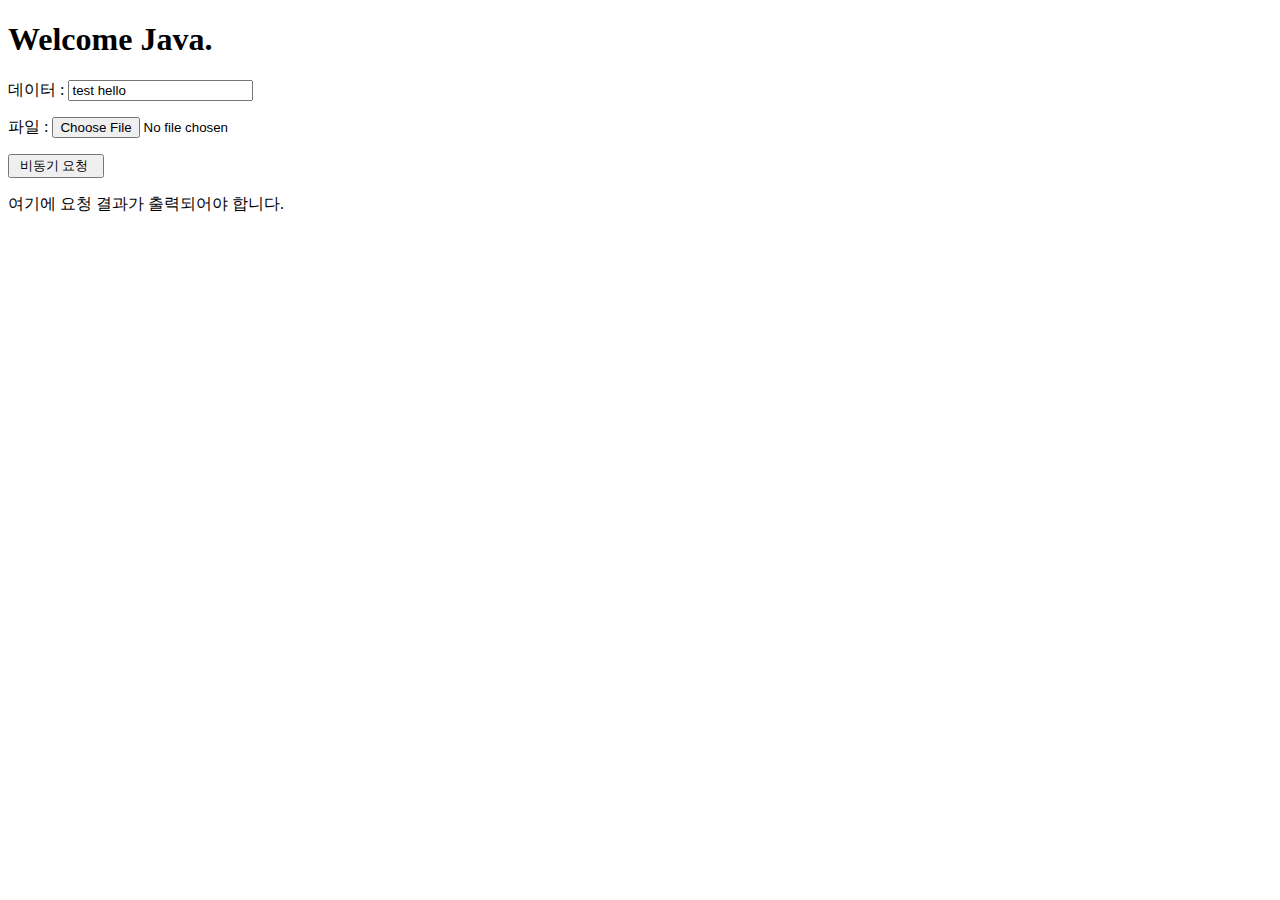
==== SignLanguage/target/classes/templates/index.html @ b76e85ae "Add files via upload" ====
<!DOCTYPE html>
<html xmlns:th="http://www.thymeleaf.org">
<head>
<meta charset="UTF-8">
<title>Insert title here</title>
<script src="https://code.jquery.com/jquery-3.6.1.js"></script>
<script type="text/javascript">
$(function() {
    $("input[type=button]").click(function() {
        console.log()
        var form = $("#fileUploadForm")[0];
        var form_data = new FormData(form);
        $("input[type=button]").prop("disabled", true);
        $.ajax({
            url : "http://localhost:8080/java_service",
            async : true,
            type : "POST",
            data : form_data,
            processData: false,
            contentType: false,
            success : function(data) {
                response = JSON.parse(data)
                $("#result").html(response.param+"<br>")
                img_src = "data:image/png;base64,"+response.file
                $("#result").append("<img src='"+img_src+"'>");
                $("input[type=button]").prop("disabled", false);
            },
            error : function(e) {
                console.log("ERROR : ", e);
                alert("fail");
            }
        });
    })
});
</script>
</head>
<body>
<h1>Welcome Java.</h1>
<form method="post" enctype="multipart/form-data" id="fileUploadForm">
    데이터 : <input type="text" name="data" value="test hello"><p>
    파일 : <input type="file" name="file"><p>
    <input type="button" value=" 비동기 요청  ">
</form>
<div id="result">여기에 요청 결과가 출력되어야 합니다.</div>
</body>
</html>
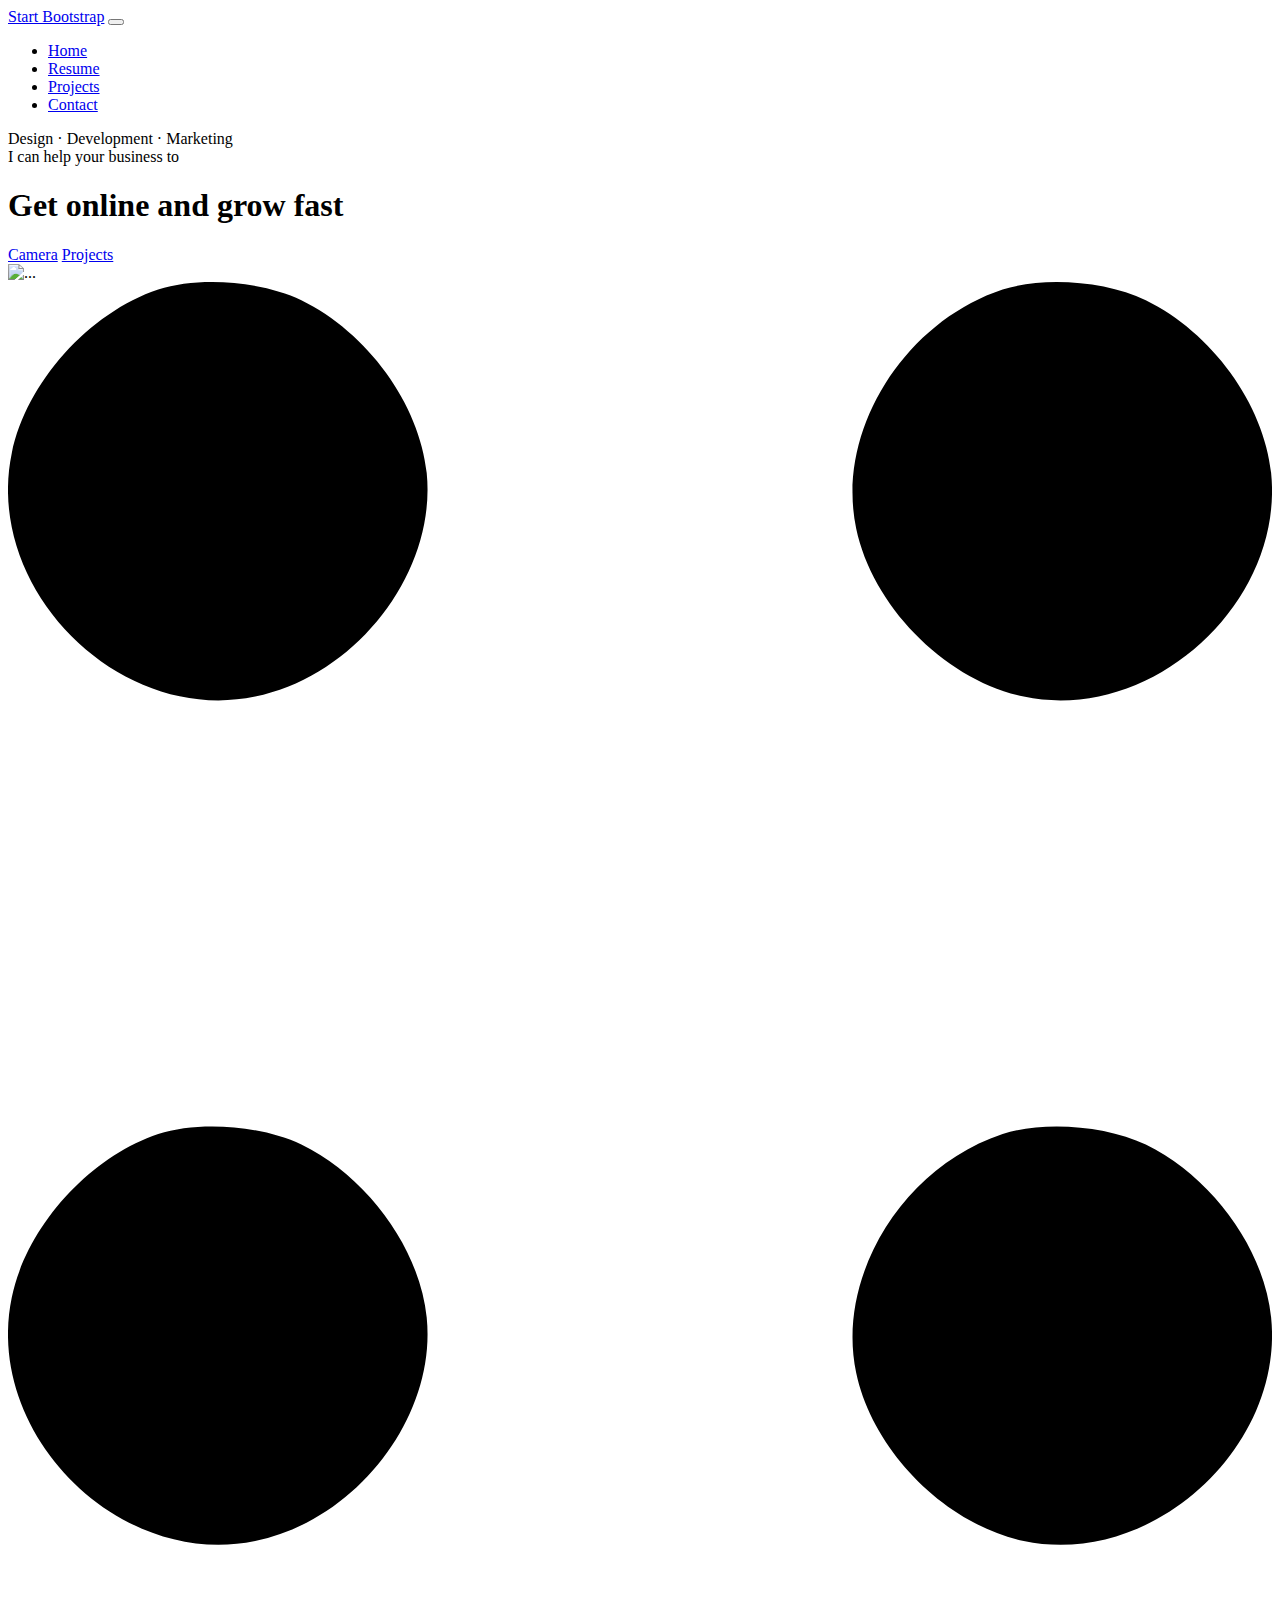
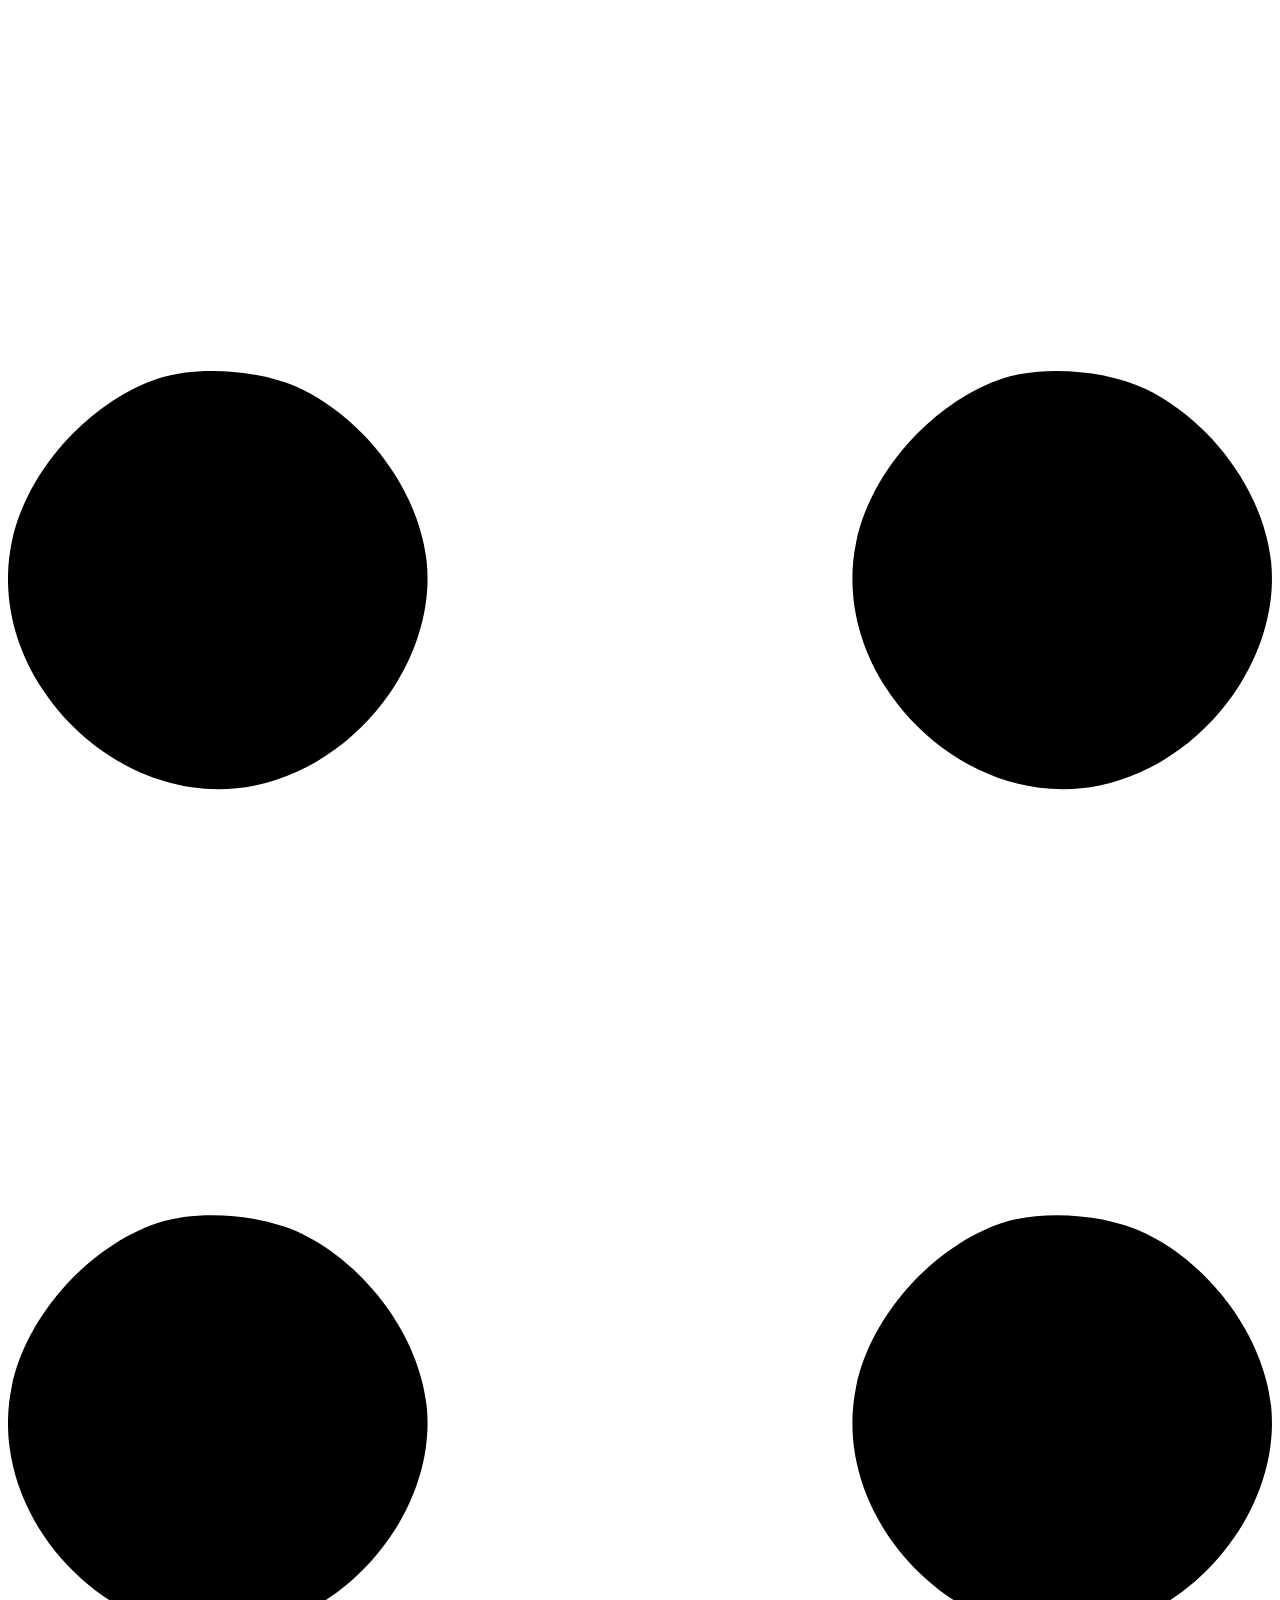
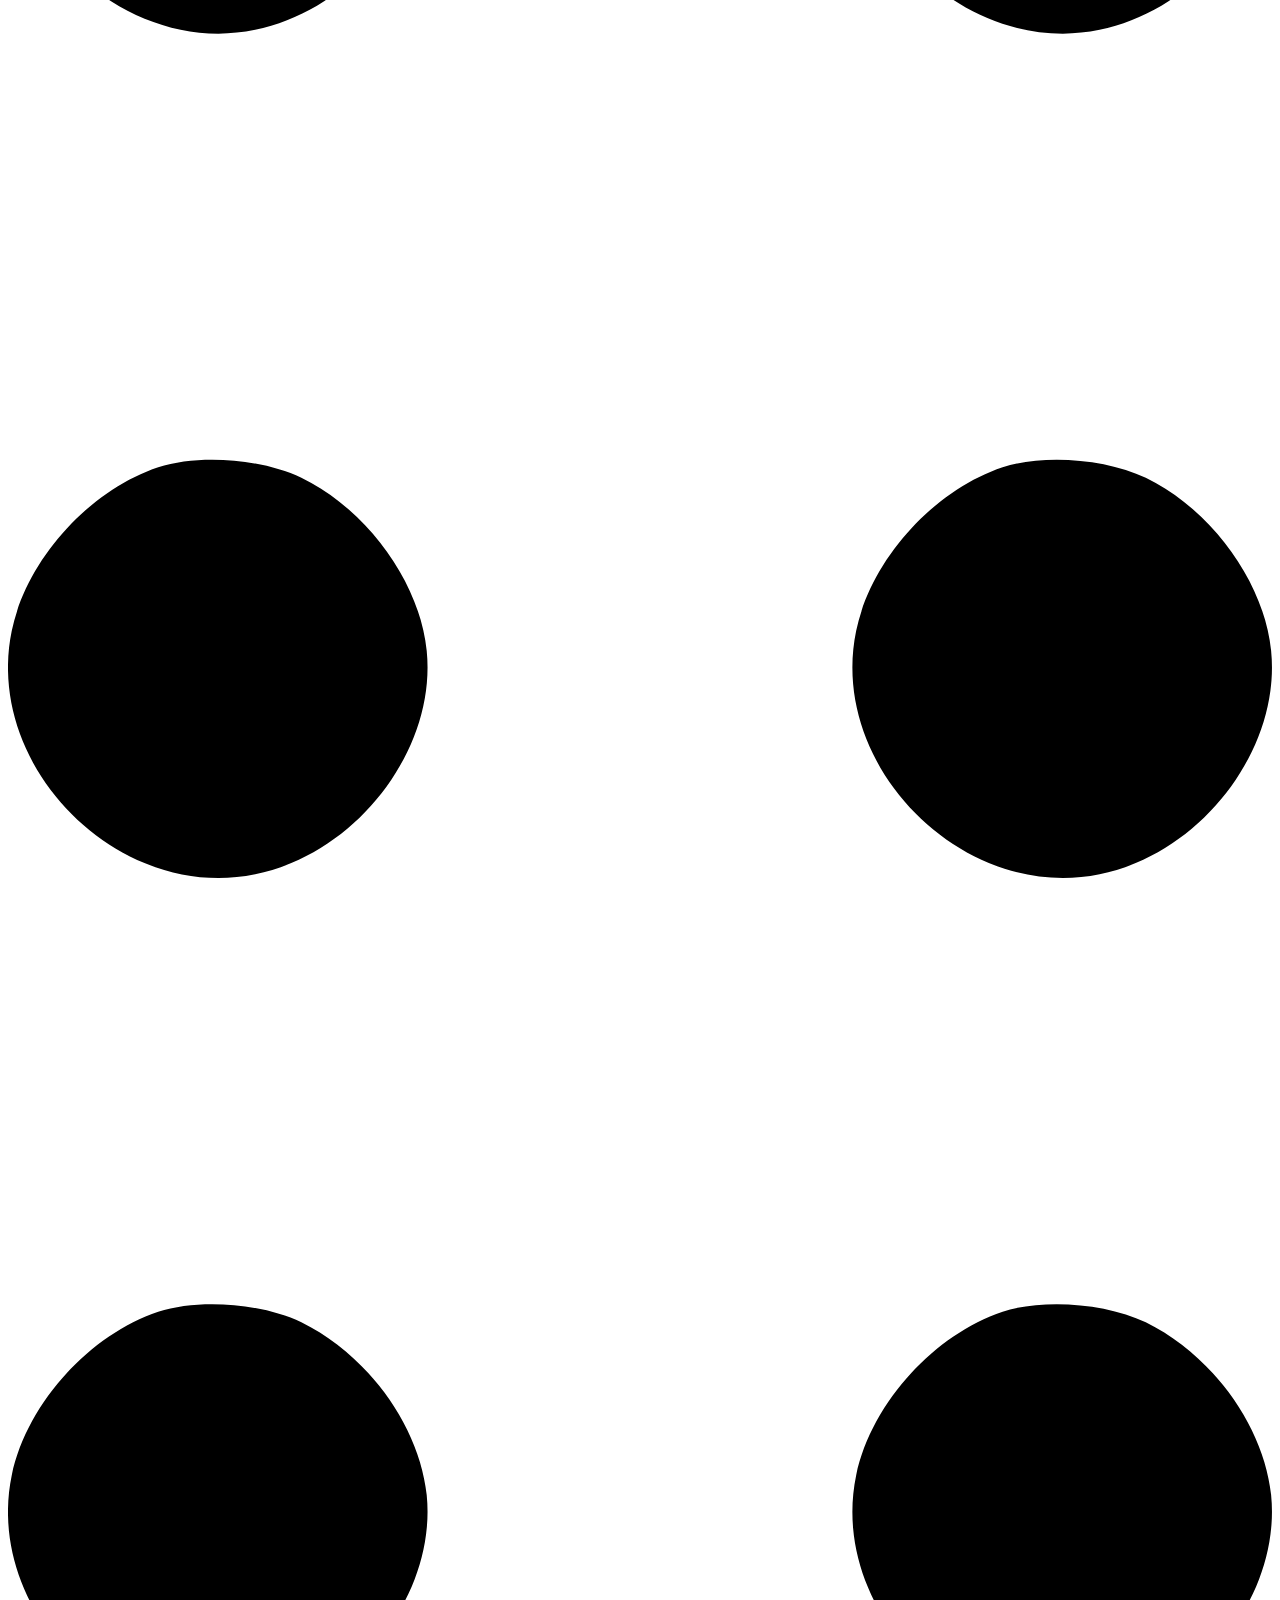
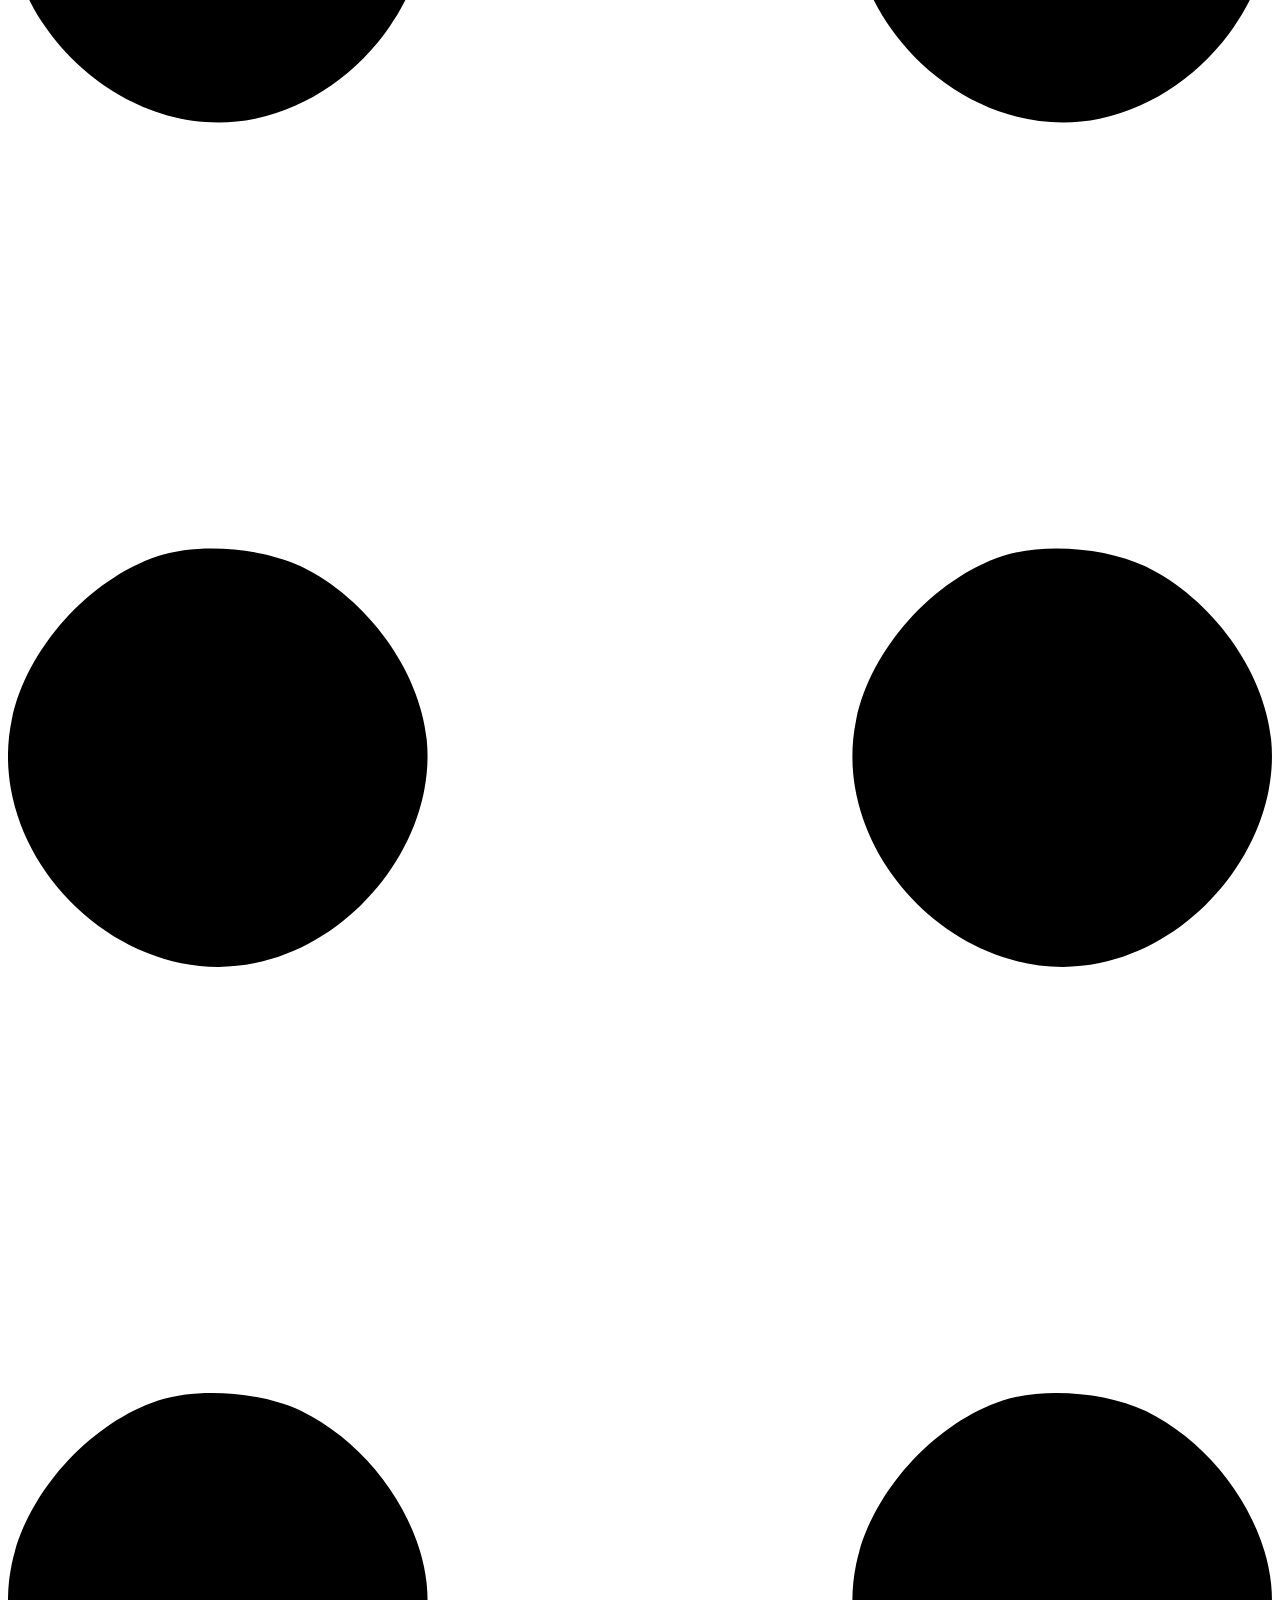
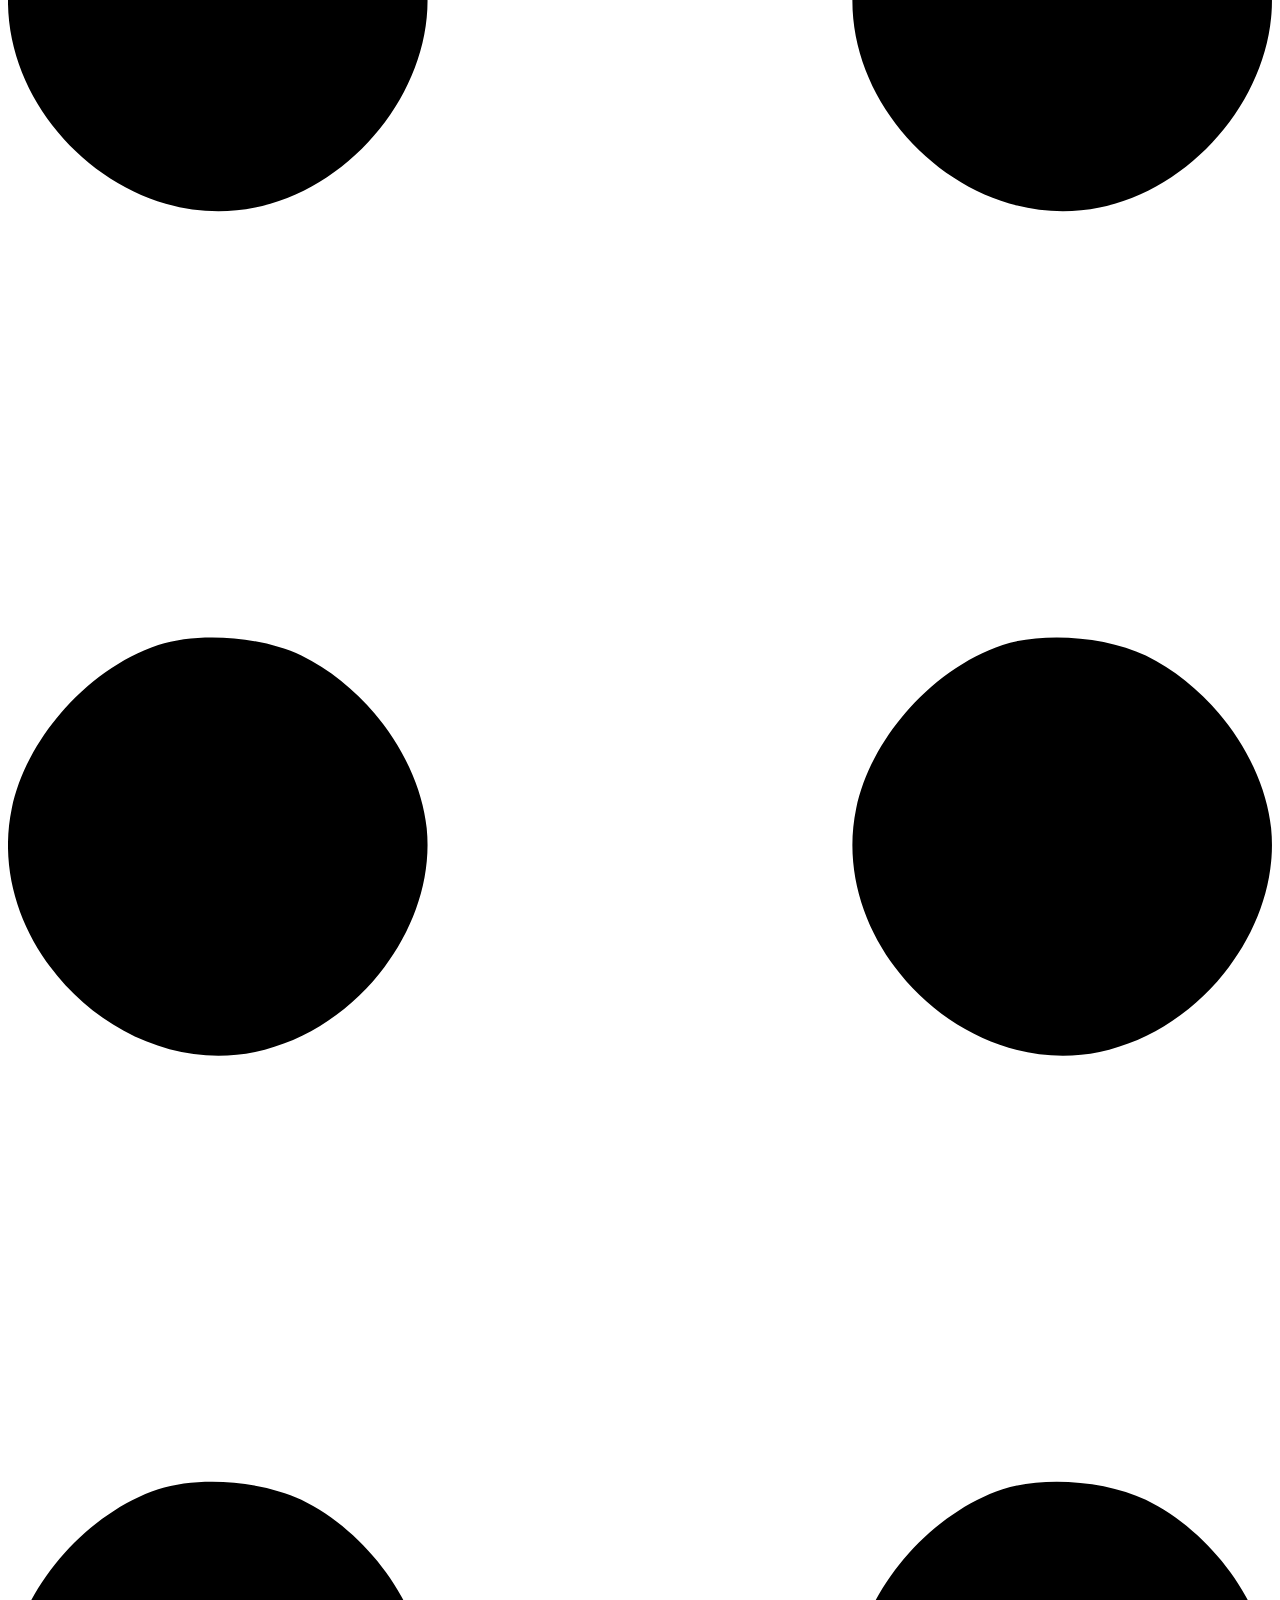
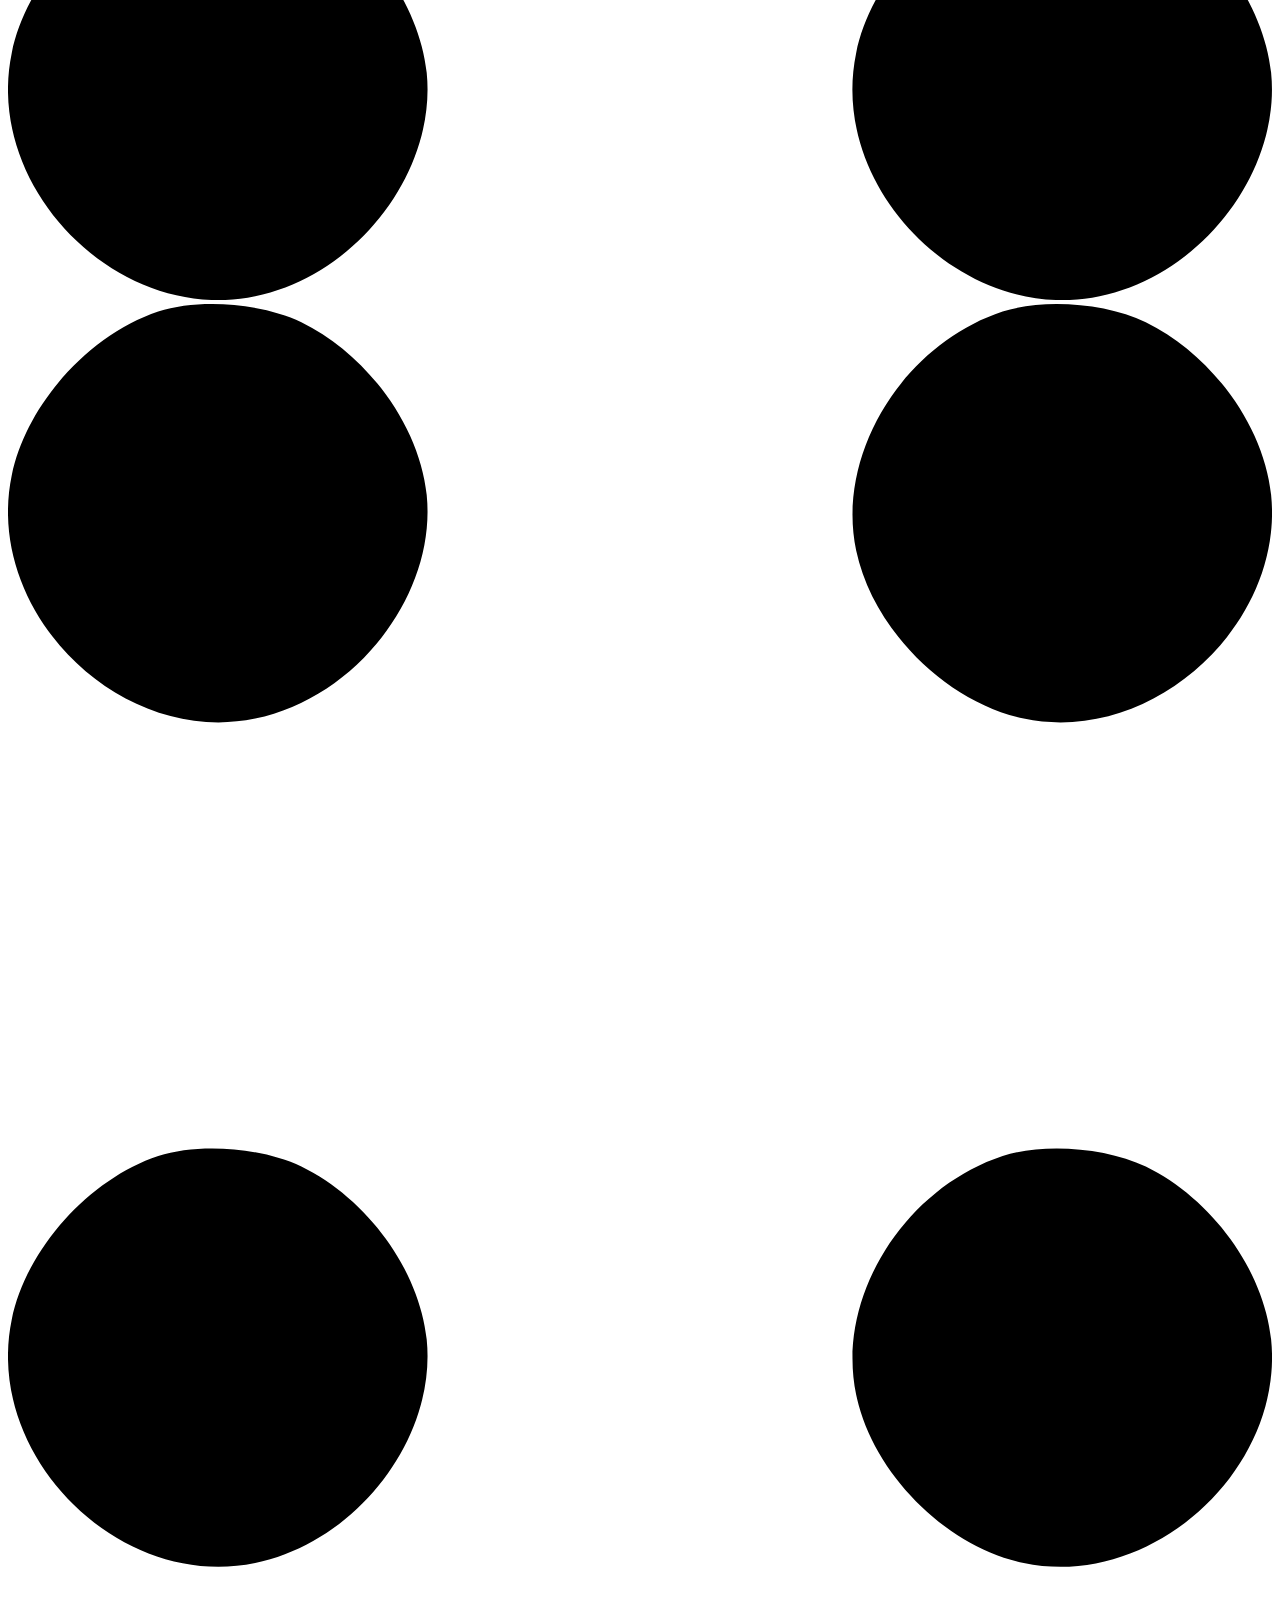
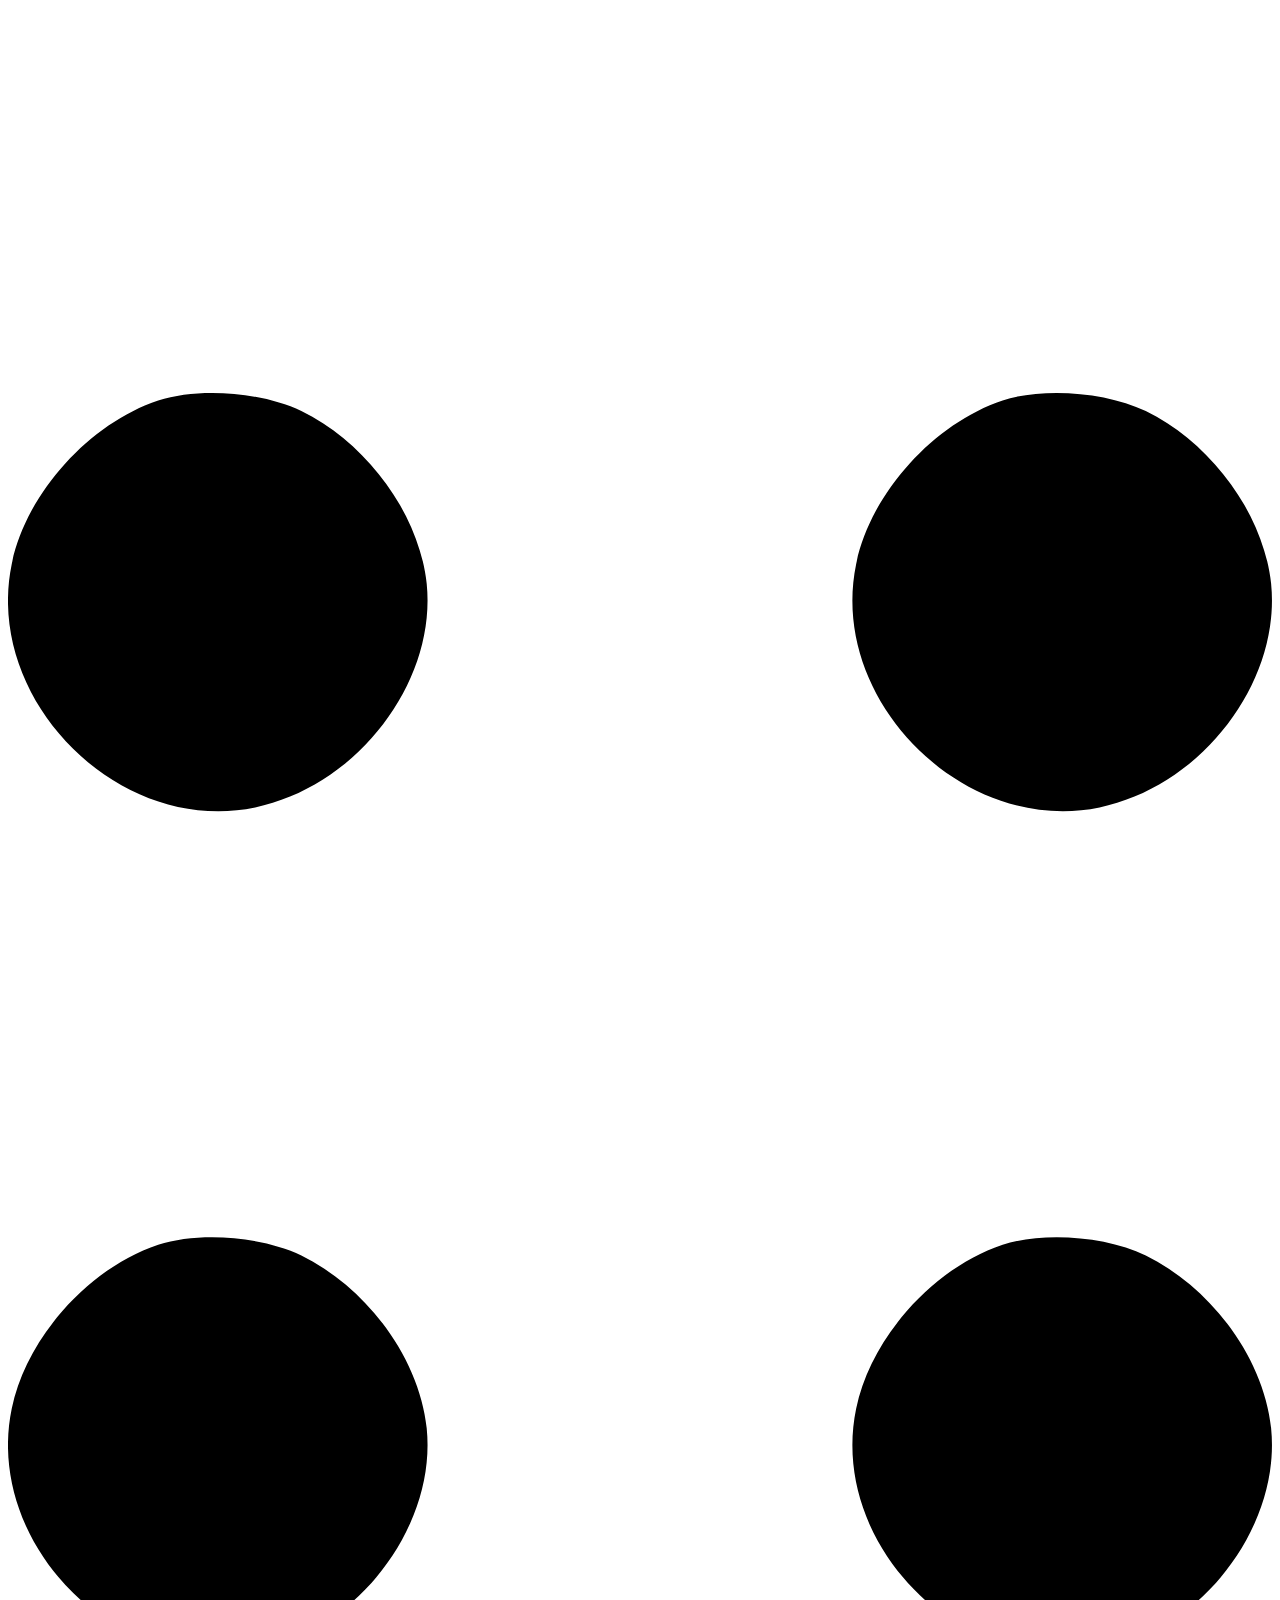
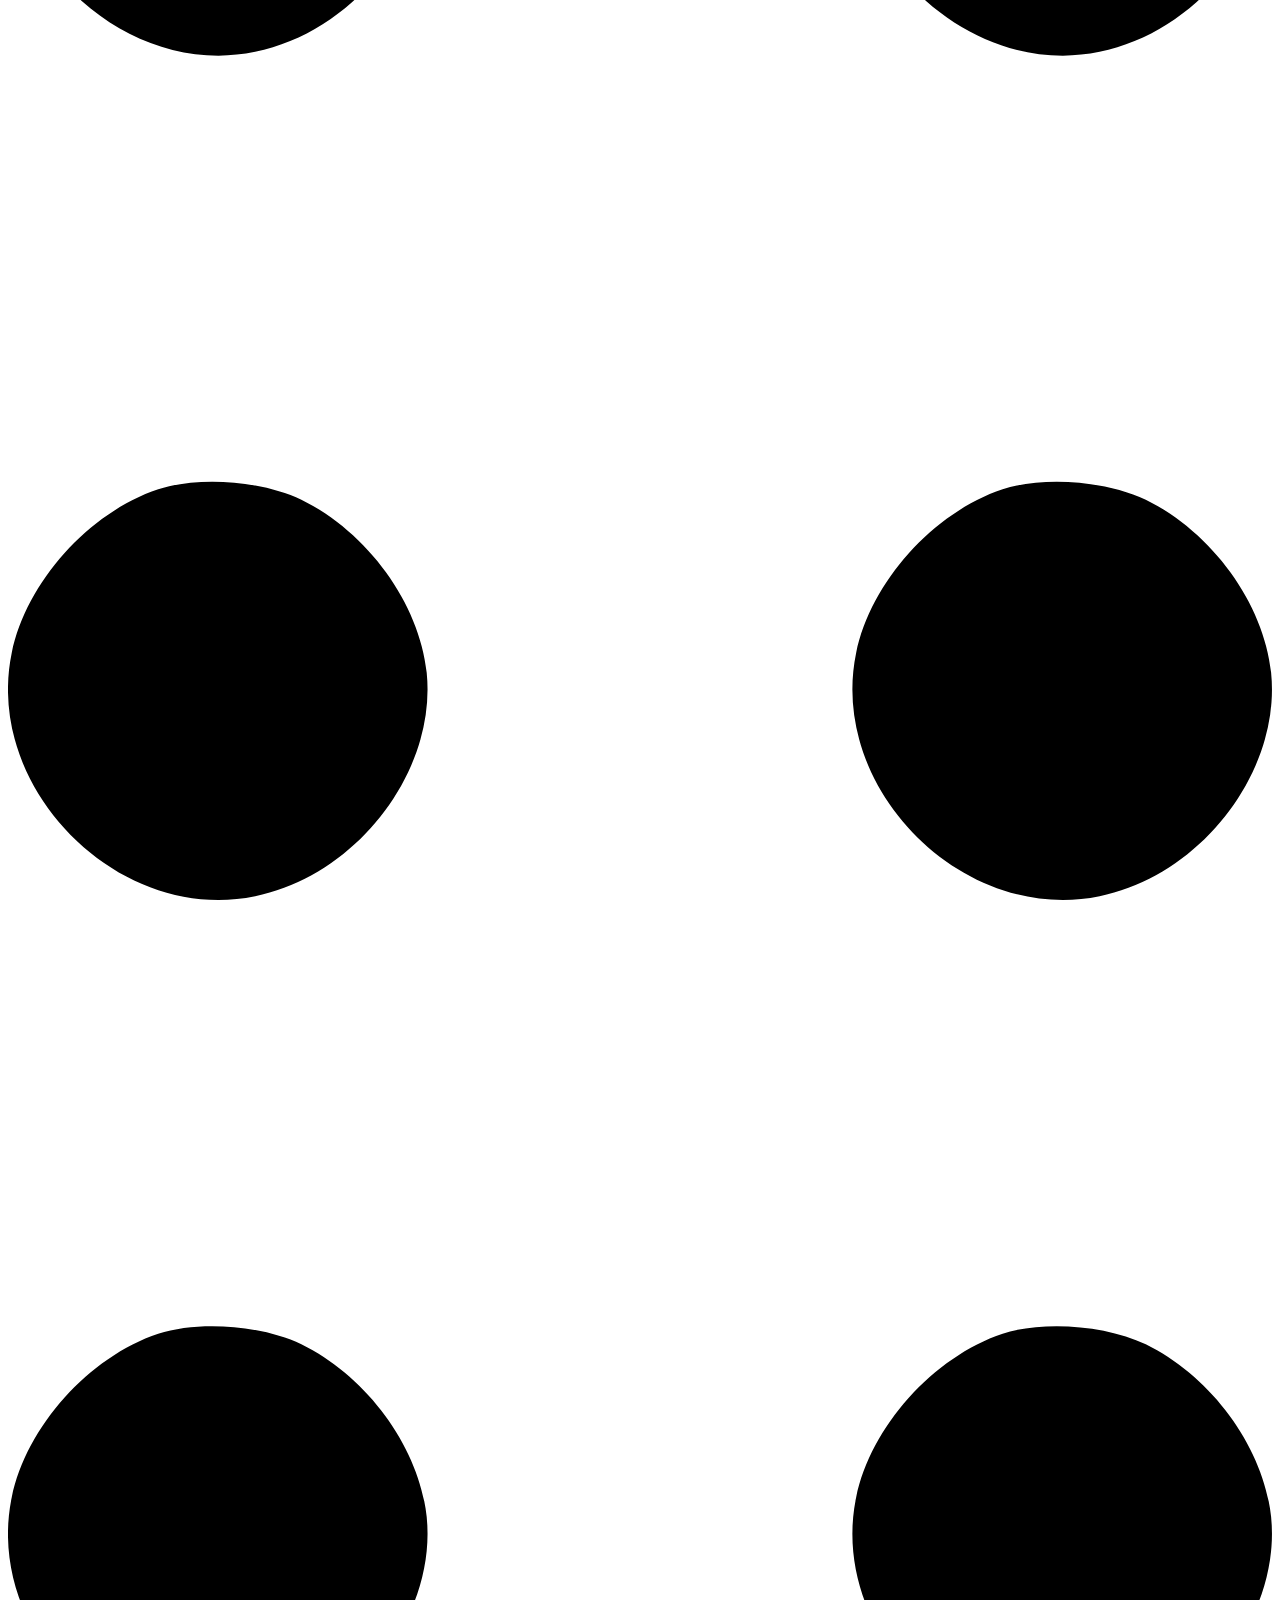
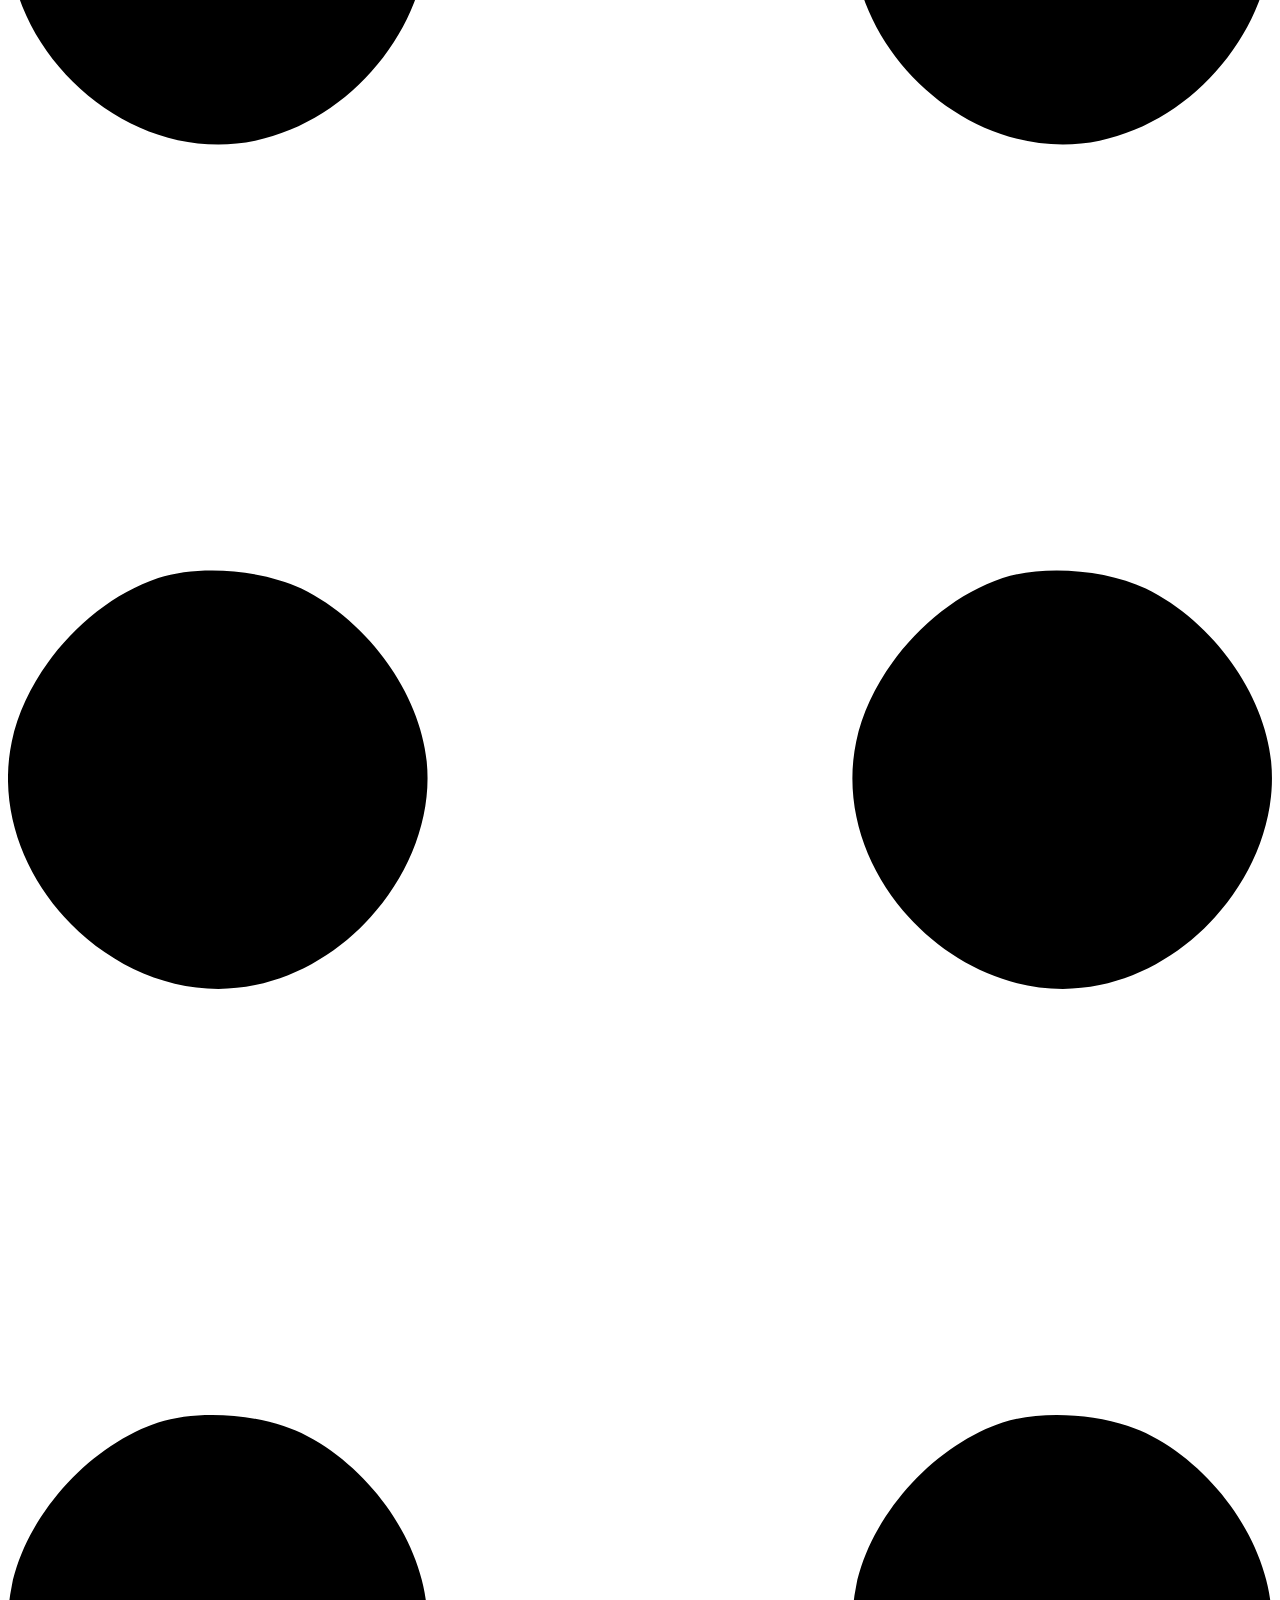
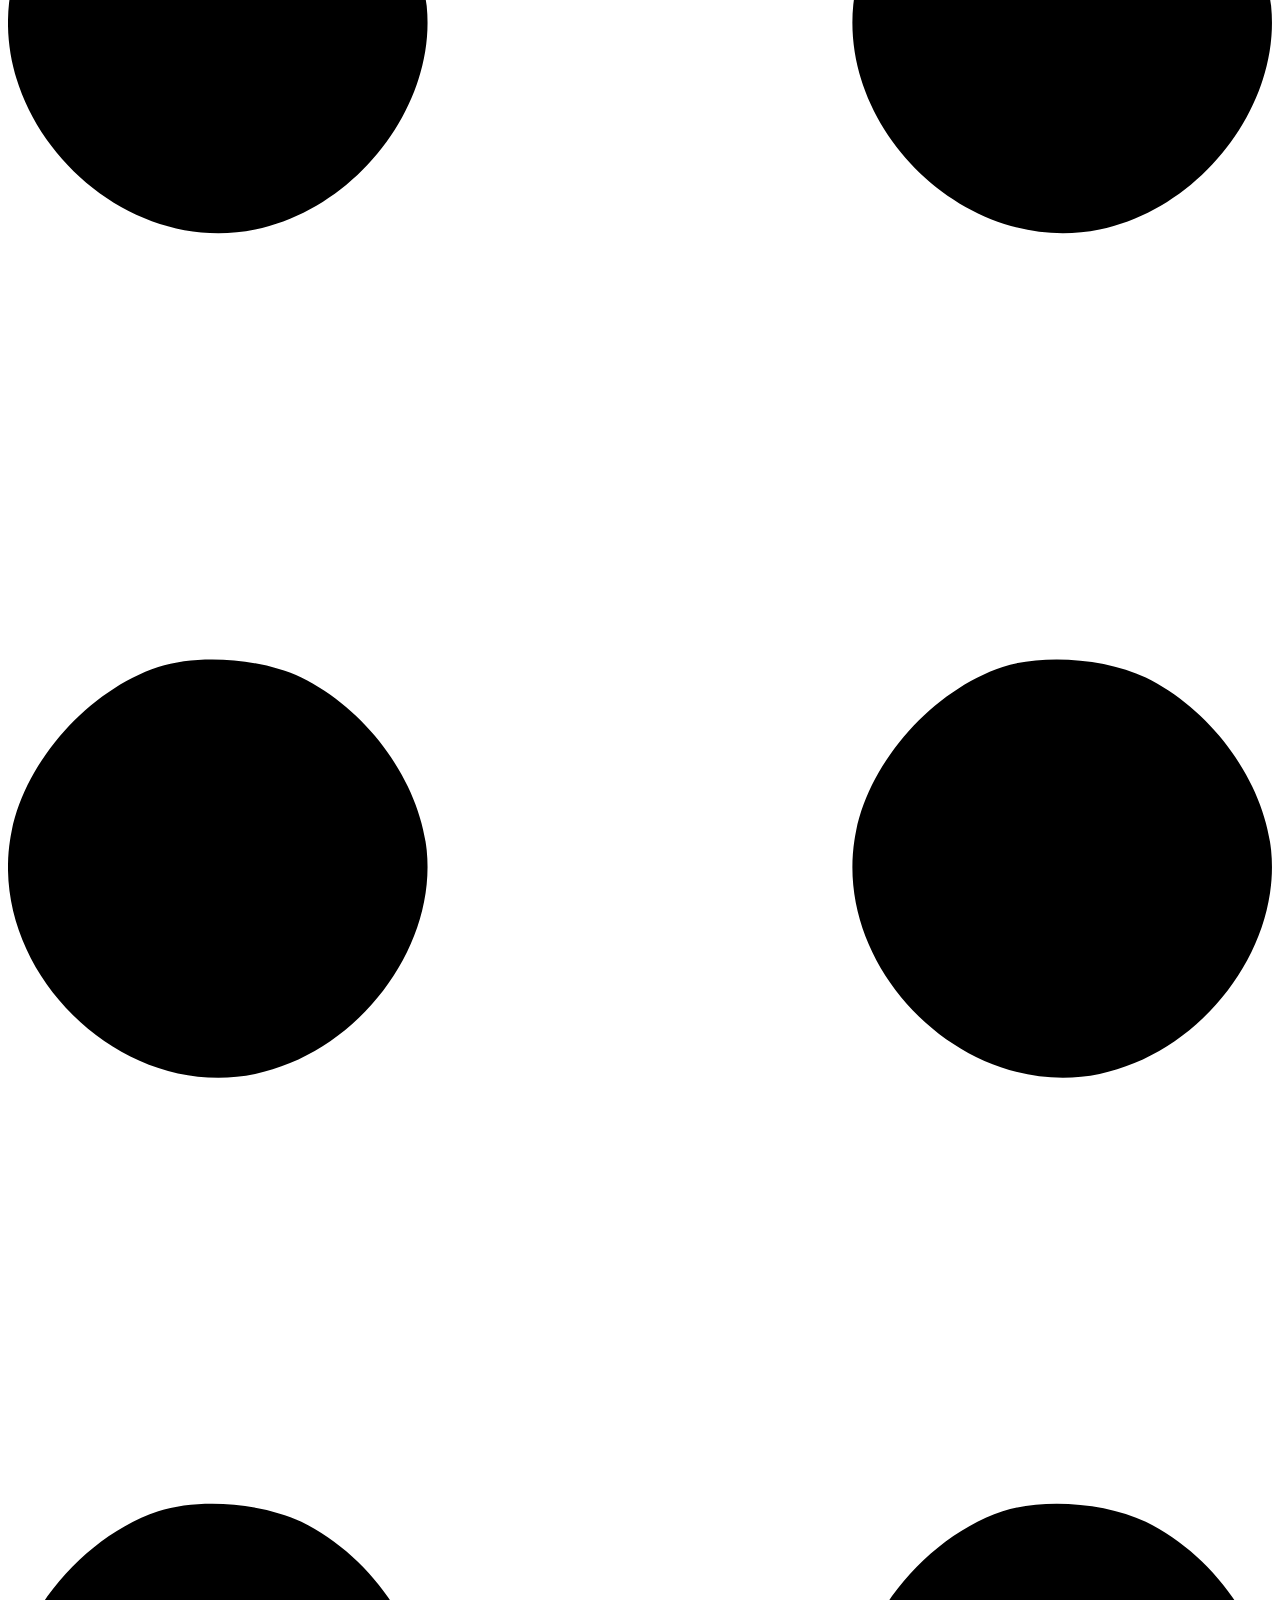
==== commit f7794c5f: "index.html 부트스트랩, ai.html 기본 디자인 적용" ====
--- a/SignLanguage/target/classes/templates/index.html
+++ b/SignLanguage/target/classes/templates/index.html
@@ -1,46 +1,218 @@
-<!DOCTYPE html>
-<html xmlns:th="http://www.thymeleaf.org">
-<head>
-<meta charset="UTF-8">
-<title>Insert title here</title>
-<script src="https://code.jquery.com/jquery-3.6.1.js"></script>
-<script type="text/javascript">
-$(function() {
-    $("input[type=button]").click(function() {
-        console.log()
-        var form = $("#fileUploadForm")[0];
-        var form_data = new FormData(form);
-        $("input[type=button]").prop("disabled", true);
-        $.ajax({
-            url : "http://localhost:8080/java_service",
-            async : true,
-            type : "POST",
-            data : form_data,
-            processData: false,
-            contentType: false,
-            success : function(data) {
-                response = JSON.parse(data)
-                $("#result").html(response.param+"<br>")
-                img_src = "data:image/png;base64,"+response.file
-                $("#result").append("<img src='"+img_src+"'>");
-                $("input[type=button]").prop("disabled", false);
-            },
-            error : function(e) {
-                console.log("ERROR : ", e);
-                alert("fail");
-            }
-        });
-    })
-});
-</script>
-</head>
-<body>
-<h1>Welcome Java.</h1>
-<form method="post" enctype="multipart/form-data" id="fileUploadForm">
-    데이터 : <input type="text" name="data" value="test hello"><p>
-    파일 : <input type="file" name="file"><p>
-    <input type="button" value=" 비동기 요청  ">
-</form>
-<div id="result">여기에 요청 결과가 출력되어야 합니다.</div>
-</body>
-</html>+<!DOCTYPE html>
+<html lang="en" xmlns:th="http://www.thymeleaf.org">
+    <head>
+        <meta charset="utf-8" />
+        <meta name="viewport" content="width=device-width, initial-scale=1, shrink-to-fit=no" />
+        <meta name="description" content="" />
+        <meta name="author" content="" />
+        <title>Personal - Start Bootstrap Theme</title>
+        <!-- Favicon-->
+        <link rel="icon" type="image/x-icon" href="bootstrap/assets/favicon.ico" />
+        <!-- Custom Google font-->
+        <link rel="preconnect" href="https://fonts.googleapis.com" />
+        <link rel="preconnect" href="https://fonts.gstatic.com" crossorigin />
+        <link href="https://fonts.googleapis.com/css2?family=Plus+Jakarta+Sans:wght@100;200;300;400;500;600;700;800;900&amp;display=swap" rel="stylesheet" />
+        <!-- Bootstrap icons-->
+        <link href="https://cdn.jsdelivr.net/npm/bootstrap-icons@1.8.1/font/bootstrap-icons.css" rel="stylesheet" />
+        <!-- Core theme CSS (includes Bootstrap)-->
+        <link href="bootstrap/css/styles.css" rel="stylesheet" />
+    </head>
+    <body class="d-flex flex-column h-100">
+        <main class="flex-shrink-0">
+            <!-- Navigation-->
+            <nav class="navbar navbar-expand-lg navbar-light bg-white py-3">
+                <div class="container px-5">
+                    <a class="navbar-brand" href="index.html"><span class="fw-bolder text-primary">Start Bootstrap</span></a>
+                    <button class="navbar-toggler" type="button" data-bs-toggle="collapse" data-bs-target="#navbarSupportedContent" aria-controls="navbarSupportedContent" aria-expanded="false" aria-label="Toggle navigation"><span class="navbar-toggler-icon"></span></button>
+                    <div class="collapse navbar-collapse" id="navbarSupportedContent">
+                        <ul class="navbar-nav ms-auto mb-2 mb-lg-0 small fw-bolder">
+                            <li class="nav-item"><a class="nav-link" href="index.html">Home</a></li>
+                            <li class="nav-item"><a class="nav-link" href="resume.html">Resume</a></li>
+                            <li class="nav-item"><a class="nav-link" href="projects.html">Projects</a></li>
+                            <li class="nav-item"><a class="nav-link" href="contact.html">Contact</a></li>
+                        </ul>
+                    </div>
+                </div>
+            </nav>
+            <!-- Header-->
+            <header class="py-5">
+                <div class="container px-5 pb-5">
+                    <div class="row gx-5 align-items-center">
+                        <div class="col-xxl-5">
+                            <!-- Header text content-->
+                            <div class="text-center text-xxl-start">
+                                <div class="badge bg-gradient-primary-to-secondary text-white mb-4"><div class="text-uppercase">Design &middot; Development &middot; Marketing</div></div>
+                                <div class="fs-3 fw-light text-muted">I can help your business to</div>
+                                <h1 class="display-3 fw-bolder mb-5"><span class="text-gradient d-inline">Get online and grow fast</span></h1>
+                                <div class="d-grid gap-3 d-sm-flex justify-content-sm-center justify-content-xxl-start mb-3">
+                                    <a class="btn btn-primary btn-lg px-5 py-3 me-sm-3 fs-6 fw-bolder" href="ai">Camera</a>
+                                    <a class="btn btn-outline-dark btn-lg px-5 py-3 fs-6 fw-bolder" href="projects.html">Projects</a>
+                                </div>
+                            </div>
+                        </div>
+                        <div class="col-xxl-7">
+                            <!-- Header profile picture-->
+                            <div class="d-flex justify-content-center mt-5 mt-xxl-0">
+                                <div class="profile bg-gradient-primary-to-secondary">
+                                    <!-- TIP: For best results, use a photo with a transparent background like the demo example below-->
+                                    <!-- Watch a tutorial on how to do this on YouTube (link)-->
+                                    <img class="profile-img" src="assets/profile.png" alt="..." />
+                                    <div class="dots-1">
+                                        <!-- SVG Dots-->
+                                        <svg version="1.1" xmlns="http://www.w3.org/2000/svg" xmlns:xlink="http://www.w3.org/1999/xlink" x="0px" y="0px" viewBox="0 0 191.6 1215.4" style="enable-background: new 0 0 191.6 1215.4" xml:space="preserve">
+                                            <g transform="translate(0.000000,1280.000000) scale(0.100000,-0.100000)">
+                                                <path d="M227.7,12788.6c-105-35-200-141-222-248c-43-206,163-412,369-369c155,32,275,190,260,339c-11,105-90,213-190,262        C383.7,12801.6,289.7,12808.6,227.7,12788.6z"></path>
+                                                <path d="M1507.7,12788.6c-151-50-253-216-222-362c25-119,136-230,254-255c194-41,395,142,375,339c-11,105-90,213-190,262        C1663.7,12801.6,1569.7,12808.6,1507.7,12788.6z"></path>
+                                                <path d="M227.7,11508.6c-105-35-200-141-222-248c-43-206,163-412,369-369c155,32,275,190,260,339c-11,105-90,213-190,262        C383.7,11521.6,289.7,11528.6,227.7,11508.6z"></path>
+                                                <path d="M1507.7,11508.6c-151-50-253-216-222-362c25-119,136-230,254-255c194-41,395,142,375,339c-11,105-90,213-190,262        C1663.7,11521.6,1569.7,11528.6,1507.7,11508.6z"></path>
+                                                <path d="M227.7,10228.6c-105-35-200-141-222-248c-43-206,163-412,369-369c155,32,275,190,260,339c-11,105-90,213-190,262        C383.7,10241.6,289.7,10248.6,227.7,10228.6z"></path>
+                                                <path d="M1507.7,10228.6c-105-35-200-141-222-248c-43-206,163-412,369-369c155,32,275,190,260,339c-11,105-90,213-190,262        C1663.7,10241.6,1569.7,10248.6,1507.7,10228.6z"></path>
+                                                <path d="M227.7,8948.6c-105-35-200-141-222-248c-43-206,163-412,369-369c155,32,275,190,260,339c-11,105-90,213-190,262        C383.7,8961.6,289.7,8968.6,227.7,8948.6z"></path>
+                                                <path d="M1507.7,8948.6c-105-35-200-141-222-248c-43-206,163-412,369-369c155,32,275,190,260,339c-11,105-90,213-190,262        C1663.7,8961.6,1569.7,8968.6,1507.7,8948.6z"></path>
+                                                <path d="M227.7,7668.6c-105-35-200-141-222-248c-43-206,163-412,369-369c155,32,275,190,260,339c-11,105-90,213-190,262        C383.7,7681.6,289.7,7688.6,227.7,7668.6z"></path>
+                                                <path d="M1507.7,7668.6c-105-35-200-141-222-248c-43-206,163-412,369-369c155,32,275,190,260,339c-11,105-90,213-190,262        C1663.7,7681.6,1569.7,7688.6,1507.7,7668.6z"></path>
+                                                <path d="M227.7,6388.6c-105-35-200-141-222-248c-43-206,163-412,369-369c155,32,275,190,260,339c-11,105-90,213-190,262        C383.7,6401.6,289.7,6408.6,227.7,6388.6z"></path>
+                                                <path d="M1507.7,6388.6c-105-35-200-141-222-248c-43-206,163-412,369-369c155,32,275,190,260,339c-11,105-90,213-190,262        C1663.7,6401.6,1569.7,6408.6,1507.7,6388.6z"></path>
+                                                <path d="M227.7,5108.6c-105-35-200-141-222-248c-43-206,163-412,369-369c155,32,275,190,260,339c-11,105-90,213-190,262        C383.7,5121.6,289.7,5128.6,227.7,5108.6z"></path>
+                                                <path d="M1507.7,5108.6c-105-35-200-141-222-248c-43-206,163-412,369-369c155,32,275,190,260,339c-11,105-90,213-190,262        C1663.7,5121.6,1569.7,5128.6,1507.7,5108.6z"></path>
+                                                <path d="M227.7,3828.6c-105-35-200-141-222-248c-43-206,163-412,369-369c155,32,275,190,260,339c-11,105-90,213-190,262        C383.7,3841.6,289.7,3848.6,227.7,3828.6z"></path>
+                                                <path d="M1507.7,3828.6c-105-35-200-141-222-248c-43-206,163-412,369-369c155,32,275,190,260,339c-11,105-90,213-190,262        C1663.7,3841.6,1569.7,3848.6,1507.7,3828.6z"></path>
+                                                <path d="M227.7,2548.6c-105-35-200-141-222-248c-43-206,163-412,369-369c155,32,275,190,260,339c-11,105-90,213-190,262        C383.7,2561.6,289.7,2568.6,227.7,2548.6z"></path>
+                                                <path d="M1507.7,2548.6c-105-35-200-141-222-248c-43-206,163-412,369-369c155,32,275,190,260,339c-11,105-90,213-190,262        C1663.7,2561.6,1569.7,2568.6,1507.7,2548.6z"></path>
+                                                <path d="M227.7,1268.6c-105-35-200-141-222-248c-43-206,163-412,369-369c155,32,275,190,260,339c-11,105-90,213-190,262        C383.7,1281.6,289.7,1288.6,227.7,1268.6z"></path>
+                                                <path d="M1507.7,1268.6c-105-35-200-141-222-248c-43-206,163-412,369-369c155,32,275,190,260,339c-11,105-90,213-190,262        C1663.7,1281.6,1569.7,1288.6,1507.7,1268.6z"></path>
+                                            </g>
+                                        </svg>
+                                        <!-- END of SVG dots-->
+                                    </div>
+                                    <div class="dots-2">
+                                        <!-- SVG Dots-->
+                                        <svg version="1.1" xmlns="http://www.w3.org/2000/svg" xmlns:xlink="http://www.w3.org/1999/xlink" x="0px" y="0px" viewBox="0 0 191.6 1215.4" style="enable-background: new 0 0 191.6 1215.4" xml:space="preserve">
+                                            <g transform="translate(0.000000,1280.000000) scale(0.100000,-0.100000)">
+                                                <path d="M227.7,12788.6c-105-35-200-141-222-248c-43-206,163-412,369-369c155,32,275,190,260,339c-11,105-90,213-190,262        C383.7,12801.6,289.7,12808.6,227.7,12788.6z"></path>
+                                                <path d="M1507.7,12788.6c-151-50-253-216-222-362c25-119,136-230,254-255c194-41,395,142,375,339c-11,105-90,213-190,262        C1663.7,12801.6,1569.7,12808.6,1507.7,12788.6z"></path>
+                                                <path d="M227.7,11508.6c-105-35-200-141-222-248c-43-206,163-412,369-369c155,32,275,190,260,339c-11,105-90,213-190,262        C383.7,11521.6,289.7,11528.6,227.7,11508.6z"></path>
+                                                <path d="M1507.7,11508.6c-151-50-253-216-222-362c25-119,136-230,254-255c194-41,395,142,375,339c-11,105-90,213-190,262        C1663.7,11521.6,1569.7,11528.6,1507.7,11508.6z"></path>
+                                                <path d="M227.7,10228.6c-105-35-200-141-222-248c-43-206,163-412,369-369c155,32,275,190,260,339c-11,105-90,213-190,262        C383.7,10241.6,289.7,10248.6,227.7,10228.6z"></path>
+                                                <path d="M1507.7,10228.6c-105-35-200-141-222-248c-43-206,163-412,369-369c155,32,275,190,260,339c-11,105-90,213-190,262        C1663.7,10241.6,1569.7,10248.6,1507.7,10228.6z"></path>
+                                                <path d="M227.7,8948.6c-105-35-200-141-222-248c-43-206,163-412,369-369c155,32,275,190,260,339c-11,105-90,213-190,262        C383.7,8961.6,289.7,8968.6,227.7,8948.6z"></path>
+                                                <path d="M1507.7,8948.6c-105-35-200-141-222-248c-43-206,163-412,369-369c155,32,275,190,260,339c-11,105-90,213-190,262        C1663.7,8961.6,1569.7,8968.6,1507.7,8948.6z"></path>
+                                                <path d="M227.7,7668.6c-105-35-200-141-222-248c-43-206,163-412,369-369c155,32,275,190,260,339c-11,105-90,213-190,262        C383.7,7681.6,289.7,7688.6,227.7,7668.6z"></path>
+                                                <path d="M1507.7,7668.6c-105-35-200-141-222-248c-43-206,163-412,369-369c155,32,275,190,260,339c-11,105-90,213-190,262        C1663.7,7681.6,1569.7,7688.6,1507.7,7668.6z"></path>
+                                                <path d="M227.7,6388.6c-105-35-200-141-222-248c-43-206,163-412,369-369c155,32,275,190,260,339c-11,105-90,213-190,262        C383.7,6401.6,289.7,6408.6,227.7,6388.6z"></path>
+                                                <path d="M1507.7,6388.6c-105-35-200-141-222-248c-43-206,163-412,369-369c155,32,275,190,260,339c-11,105-90,213-190,262        C1663.7,6401.6,1569.7,6408.6,1507.7,6388.6z"></path>
+                                                <path d="M227.7,5108.6c-105-35-200-141-222-248c-43-206,163-412,369-369c155,32,275,190,260,339c-11,105-90,213-190,262        C383.7,5121.6,289.7,5128.6,227.7,5108.6z"></path>
+                                                <path d="M1507.7,5108.6c-105-35-200-141-222-248c-43-206,163-412,369-369c155,32,275,190,260,339c-11,105-90,213-190,262        C1663.7,5121.6,1569.7,5128.6,1507.7,5108.6z"></path>
+                                                <path d="M227.7,3828.6c-105-35-200-141-222-248c-43-206,163-412,369-369c155,32,275,190,260,339c-11,105-90,213-190,262        C383.7,3841.6,289.7,3848.6,227.7,3828.6z"></path>
+                                                <path d="M1507.7,3828.6c-105-35-200-141-222-248c-43-206,163-412,369-369c155,32,275,190,260,339c-11,105-90,213-190,262        C1663.7,3841.6,1569.7,3848.6,1507.7,3828.6z"></path>
+                                                <path d="M227.7,2548.6c-105-35-200-141-222-248c-43-206,163-412,369-369c155,32,275,190,260,339c-11,105-90,213-190,262        C383.7,2561.6,289.7,2568.6,227.7,2548.6z"></path>
+                                                <path d="M1507.7,2548.6c-105-35-200-141-222-248c-43-206,163-412,369-369c155,32,275,190,260,339c-11,105-90,213-190,262        C1663.7,2561.6,1569.7,2568.6,1507.7,2548.6z"></path>
+                                                <path d="M227.7,1268.6c-105-35-200-141-222-248c-43-206,163-412,369-369c155,32,275,190,260,339c-11,105-90,213-190,262        C383.7,1281.6,289.7,1288.6,227.7,1268.6z"></path>
+                                                <path d="M1507.7,1268.6c-105-35-200-141-222-248c-43-206,163-412,369-369c155,32,275,190,260,339c-11,105-90,213-190,262        C1663.7,1281.6,1569.7,1288.6,1507.7,1268.6z"></path>
+                                            </g>
+                                        </svg>
+                                        <!-- END of SVG dots-->
+                                    </div>
+                                    <div class="dots-3">
+                                        <!-- SVG Dots-->
+                                        <svg version="1.1" xmlns="http://www.w3.org/2000/svg" xmlns:xlink="http://www.w3.org/1999/xlink" x="0px" y="0px" viewBox="0 0 191.6 1215.4" style="enable-background: new 0 0 191.6 1215.4" xml:space="preserve">
+                                            <g transform="translate(0.000000,1280.000000) scale(0.100000,-0.100000)">
+                                                <path d="M227.7,12788.6c-105-35-200-141-222-248c-43-206,163-412,369-369c155,32,275,190,260,339c-11,105-90,213-190,262        C383.7,12801.6,289.7,12808.6,227.7,12788.6z"></path>
+                                                <path d="M1507.7,12788.6c-151-50-253-216-222-362c25-119,136-230,254-255c194-41,395,142,375,339c-11,105-90,213-190,262        C1663.7,12801.6,1569.7,12808.6,1507.7,12788.6z"></path>
+                                                <path d="M227.7,11508.6c-105-35-200-141-222-248c-43-206,163-412,369-369c155,32,275,190,260,339c-11,105-90,213-190,262        C383.7,11521.6,289.7,11528.6,227.7,11508.6z"></path>
+                                                <path d="M1507.7,11508.6c-151-50-253-216-222-362c25-119,136-230,254-255c194-41,395,142,375,339c-11,105-90,213-190,262        C1663.7,11521.6,1569.7,11528.6,1507.7,11508.6z"></path>
+                                                <path d="M227.7,10228.6c-105-35-200-141-222-248c-43-206,163-412,369-369c155,32,275,190,260,339c-11,105-90,213-190,262        C383.7,10241.6,289.7,10248.6,227.7,10228.6z"></path>
+                                                <path d="M1507.7,10228.6c-105-35-200-141-222-248c-43-206,163-412,369-369c155,32,275,190,260,339c-11,105-90,213-190,262        C1663.7,10241.6,1569.7,10248.6,1507.7,10228.6z"></path>
+                                                <path d="M227.7,8948.6c-105-35-200-141-222-248c-43-206,163-412,369-369c155,32,275,190,260,339c-11,105-90,213-190,262        C383.7,8961.6,289.7,8968.6,227.7,8948.6z"></path>
+                                                <path d="M1507.7,8948.6c-105-35-200-141-222-248c-43-206,163-412,369-369c155,32,275,190,260,339c-11,105-90,213-190,262        C1663.7,8961.6,1569.7,8968.6,1507.7,8948.6z"></path>
+                                                <path d="M227.7,7668.6c-105-35-200-141-222-248c-43-206,163-412,369-369c155,32,275,190,260,339c-11,105-90,213-190,262        C383.7,7681.6,289.7,7688.6,227.7,7668.6z"></path>
+                                                <path d="M1507.7,7668.6c-105-35-200-141-222-248c-43-206,163-412,369-369c155,32,275,190,260,339c-11,105-90,213-190,262        C1663.7,7681.6,1569.7,7688.6,1507.7,7668.6z"></path>
+                                                <path d="M227.7,6388.6c-105-35-200-141-222-248c-43-206,163-412,369-369c155,32,275,190,260,339c-11,105-90,213-190,262        C383.7,6401.6,289.7,6408.6,227.7,6388.6z"></path>
+                                                <path d="M1507.7,6388.6c-105-35-200-141-222-248c-43-206,163-412,369-369c155,32,275,190,260,339c-11,105-90,213-190,262        C1663.7,6401.6,1569.7,6408.6,1507.7,6388.6z"></path>
+                                                <path d="M227.7,5108.6c-105-35-200-141-222-248c-43-206,163-412,369-369c155,32,275,190,260,339c-11,105-90,213-190,262        C383.7,5121.6,289.7,5128.6,227.7,5108.6z"></path>
+                                                <path d="M1507.7,5108.6c-105-35-200-141-222-248c-43-206,163-412,369-369c155,32,275,190,260,339c-11,105-90,213-190,262        C1663.7,5121.6,1569.7,5128.6,1507.7,5108.6z"></path>
+                                                <path d="M227.7,3828.6c-105-35-200-141-222-248c-43-206,163-412,369-369c155,32,275,190,260,339c-11,105-90,213-190,262        C383.7,3841.6,289.7,3848.6,227.7,3828.6z"></path>
+                                                <path d="M1507.7,3828.6c-105-35-200-141-222-248c-43-206,163-412,369-369c155,32,275,190,260,339c-11,105-90,213-190,262        C1663.7,3841.6,1569.7,3848.6,1507.7,3828.6z"></path>
+                                                <path d="M227.7,2548.6c-105-35-200-141-222-248c-43-206,163-412,369-369c155,32,275,190,260,339c-11,105-90,213-190,262        C383.7,2561.6,289.7,2568.6,227.7,2548.6z"></path>
+                                                <path d="M1507.7,2548.6c-105-35-200-141-222-248c-43-206,163-412,369-369c155,32,275,190,260,339c-11,105-90,213-190,262        C1663.7,2561.6,1569.7,2568.6,1507.7,2548.6z"></path>
+                                                <path d="M227.7,1268.6c-105-35-200-141-222-248c-43-206,163-412,369-369c155,32,275,190,260,339c-11,105-90,213-190,262        C383.7,1281.6,289.7,1288.6,227.7,1268.6z"></path>
+                                                <path d="M1507.7,1268.6c-105-35-200-141-222-248c-43-206,163-412,369-369c155,32,275,190,260,339c-11,105-90,213-190,262        C1663.7,1281.6,1569.7,1288.6,1507.7,1268.6z"></path>
+                                            </g>
+                                        </svg>
+                                        <!-- END of SVG dots-->
+                                    </div>
+                                    <div class="dots-4">
+                                        <!-- SVG Dots-->
+                                        <svg version="1.1" xmlns="http://www.w3.org/2000/svg" xmlns:xlink="http://www.w3.org/1999/xlink" x="0px" y="0px" viewBox="0 0 191.6 1215.4" style="enable-background: new 0 0 191.6 1215.4" xml:space="preserve">
+                                            <g transform="translate(0.000000,1280.000000) scale(0.100000,-0.100000)">
+                                                <path d="M227.7,12788.6c-105-35-200-141-222-248c-43-206,163-412,369-369c155,32,275,190,260,339c-11,105-90,213-190,262        C383.7,12801.6,289.7,12808.6,227.7,12788.6z"></path>
+                                                <path d="M1507.7,12788.6c-151-50-253-216-222-362c25-119,136-230,254-255c194-41,395,142,375,339c-11,105-90,213-190,262        C1663.7,12801.6,1569.7,12808.6,1507.7,12788.6z"></path>
+                                                <path d="M227.7,11508.6c-105-35-200-141-222-248c-43-206,163-412,369-369c155,32,275,190,260,339c-11,105-90,213-190,262        C383.7,11521.6,289.7,11528.6,227.7,11508.6z"></path>
+                                                <path d="M1507.7,11508.6c-151-50-253-216-222-362c25-119,136-230,254-255c194-41,395,142,375,339c-11,105-90,213-190,262        C1663.7,11521.6,1569.7,11528.6,1507.7,11508.6z"></path>
+                                                <path d="M227.7,10228.6c-105-35-200-141-222-248c-43-206,163-412,369-369c155,32,275,190,260,339c-11,105-90,213-190,262        C383.7,10241.6,289.7,10248.6,227.7,10228.6z"></path>
+                                                <path d="M1507.7,10228.6c-105-35-200-141-222-248c-43-206,163-412,369-369c155,32,275,190,260,339c-11,105-90,213-190,262        C1663.7,10241.6,1569.7,10248.6,1507.7,10228.6z"></path>
+                                                <path d="M227.7,8948.6c-105-35-200-141-222-248c-43-206,163-412,369-369c155,32,275,190,260,339c-11,105-90,213-190,262        C383.7,8961.6,289.7,8968.6,227.7,8948.6z"></path>
+                                                <path d="M1507.7,8948.6c-105-35-200-141-222-248c-43-206,163-412,369-369c155,32,275,190,260,339c-11,105-90,213-190,262        C1663.7,8961.6,1569.7,8968.6,1507.7,8948.6z"></path>
+                                                <path d="M227.7,7668.6c-105-35-200-141-222-248c-43-206,163-412,369-369c155,32,275,190,260,339c-11,105-90,213-190,262        C383.7,7681.6,289.7,7688.6,227.7,7668.6z"></path>
+                                                <path d="M1507.7,7668.6c-105-35-200-141-222-248c-43-206,163-412,369-369c155,32,275,190,260,339c-11,105-90,213-190,262        C1663.7,7681.6,1569.7,7688.6,1507.7,7668.6z"></path>
+                                                <path d="M227.7,6388.6c-105-35-200-141-222-248c-43-206,163-412,369-369c155,32,275,190,260,339c-11,105-90,213-190,262        C383.7,6401.6,289.7,6408.6,227.7,6388.6z"></path>
+                                                <path d="M1507.7,6388.6c-105-35-200-141-222-248c-43-206,163-412,369-369c155,32,275,190,260,339c-11,105-90,213-190,262        C1663.7,6401.6,1569.7,6408.6,1507.7,6388.6z"></path>
+                                                <path d="M227.7,5108.6c-105-35-200-141-222-248c-43-206,163-412,369-369c155,32,275,190,260,339c-11,105-90,213-190,262        C383.7,5121.6,289.7,5128.6,227.7,5108.6z"></path>
+                                                <path d="M1507.7,5108.6c-105-35-200-141-222-248c-43-206,163-412,369-369c155,32,275,190,260,339c-11,105-90,213-190,262        C1663.7,5121.6,1569.7,5128.6,1507.7,5108.6z"></path>
+                                                <path d="M227.7,3828.6c-105-35-200-141-222-248c-43-206,163-412,369-369c155,32,275,190,260,339c-11,105-90,213-190,262        C383.7,3841.6,289.7,3848.6,227.7,3828.6z"></path>
+                                                <path d="M1507.7,3828.6c-105-35-200-141-222-248c-43-206,163-412,369-369c155,32,275,190,260,339c-11,105-90,213-190,262        C1663.7,3841.6,1569.7,3848.6,1507.7,3828.6z"></path>
+                                                <path d="M227.7,2548.6c-105-35-200-141-222-248c-43-206,163-412,369-369c155,32,275,190,260,339c-11,105-90,213-190,262        C383.7,2561.6,289.7,2568.6,227.7,2548.6z"></path>
+                                                <path d="M1507.7,2548.6c-105-35-200-141-222-248c-43-206,163-412,369-369c155,32,275,190,260,339c-11,105-90,213-190,262        C1663.7,2561.6,1569.7,2568.6,1507.7,2548.6z"></path>
+                                                <path d="M227.7,1268.6c-105-35-200-141-222-248c-43-206,163-412,369-369c155,32,275,190,260,339c-11,105-90,213-190,262        C383.7,1281.6,289.7,1288.6,227.7,1268.6z"></path>
+                                                <path d="M1507.7,1268.6c-105-35-200-141-222-248c-43-206,163-412,369-369c155,32,275,190,260,339c-11,105-90,213-190,262        C1663.7,1281.6,1569.7,1288.6,1507.7,1268.6z"></path>
+                                            </g>
+                                        </svg>
+                                        <!-- END of SVG dots-->
+                                    </div>
+                                </div>
+                            </div>
+                        </div>
+                    </div>
+                </div>
+            </header>
+            <!-- About Section-->
+            <section class="bg-light py-5">
+                <div class="container px-5">
+                    <div class="row gx-5 justify-content-center">
+                        <div class="col-xxl-8">
+                            <div class="text-center my-5">
+                                <h2 class="display-5 fw-bolder"><span class="text-gradient d-inline">About Me</span></h2>
+                                <p class="lead fw-light mb-4">My name is Start Bootstrap and I help brands grow.</p>
+                                <p class="text-muted">Lorem ipsum dolor sit amet, consectetur adipisicing elit. Fugit dolorum itaque qui unde quisquam consequatur autem. Eveniet quasi nobis aliquid cumque officiis sed rem iure ipsa! Praesentium ratione atque dolorem?</p>
+                                <div class="d-flex justify-content-center fs-2 gap-4">
+                                    <a class="text-gradient" href="#!"><i class="bi bi-twitter"></i></a>
+                                    <a class="text-gradient" href="#!"><i class="bi bi-linkedin"></i></a>
+                                    <a class="text-gradient" href="#!"><i class="bi bi-github"></i></a>
+                                </div>
+                            </div>
+                        </div>
+                    </div>
+                </div>
+            </section>
+        </main>
+        <!-- Footer-->
+        <footer class="bg-white py-4 mt-auto">
+            <div class="container px-5">
+                <div class="row align-items-center justify-content-between flex-column flex-sm-row">
+                    <div class="col-auto"><div class="small m-0">Copyright &copy; Your Website 2023</div></div>
+                    <div class="col-auto">
+                        <a class="small" href="#!">Privacy</a>
+                        <span class="mx-1">&middot;</span>
+                        <a class="small" href="#!">Terms</a>
+                        <span class="mx-1">&middot;</span>
+                        <a class="small" href="#!">Contact</a>
+                    </div>
+                </div>
+            </div>
+        </footer>
+        <!-- Bootstrap core JS-->
+        <script src="https://cdn.jsdelivr.net/npm/bootstrap@5.2.3/dist/js/bootstrap.bundle.min.js"></script>
+        <!-- Core theme JS-->
+        <script src="js/scripts.js"></script>
+    </body>
+</html>
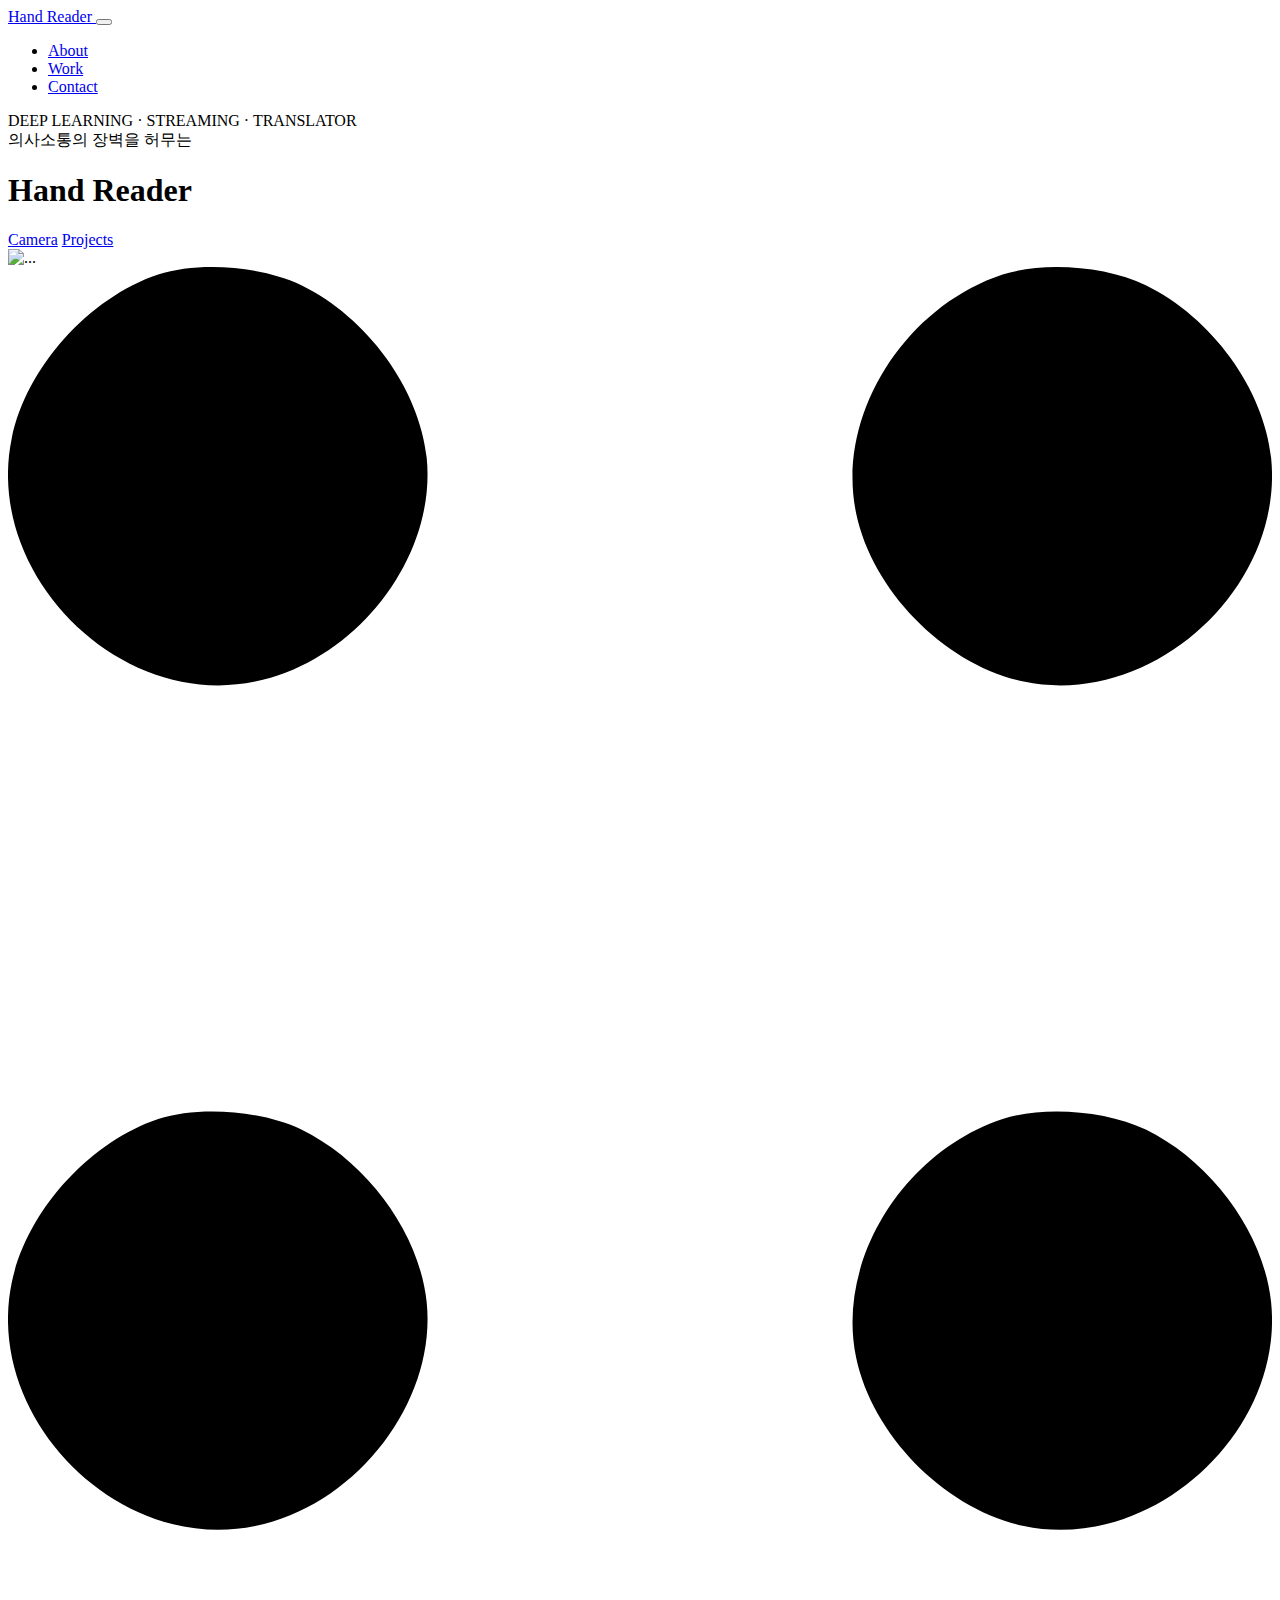
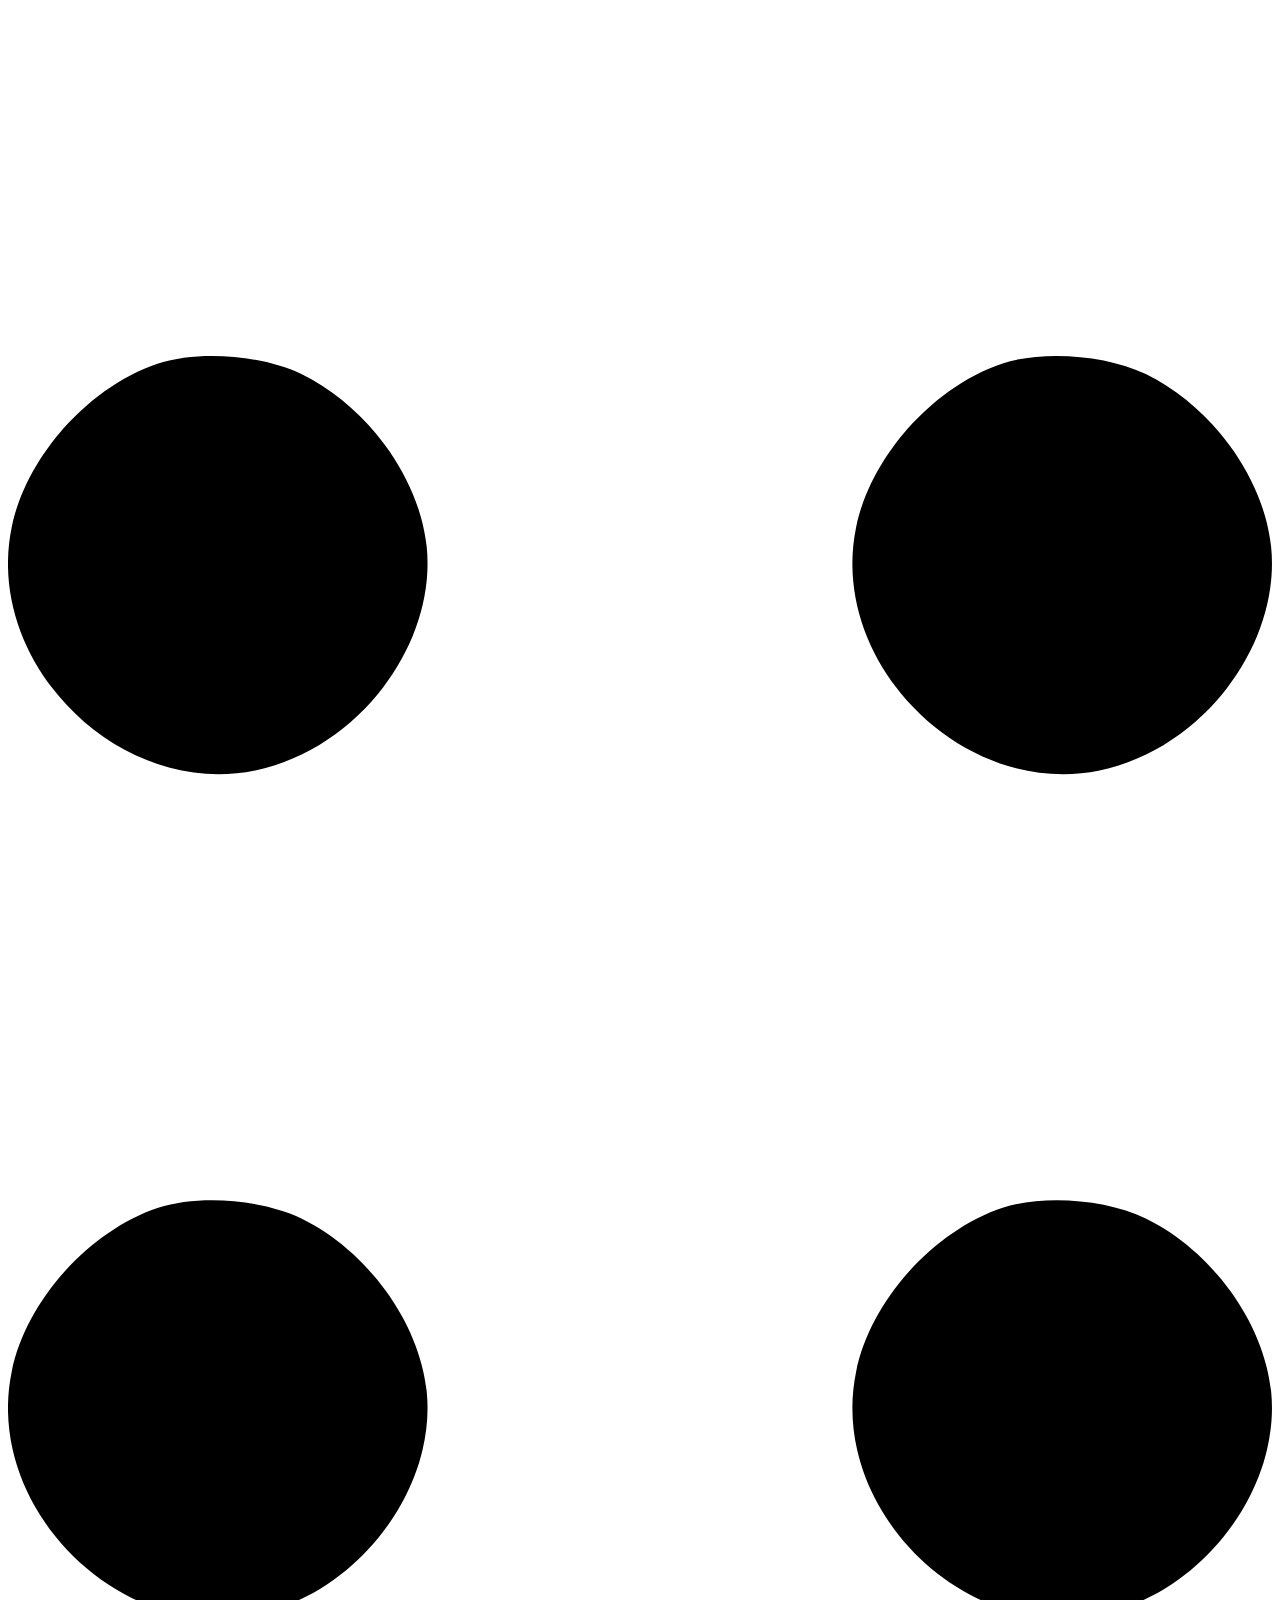
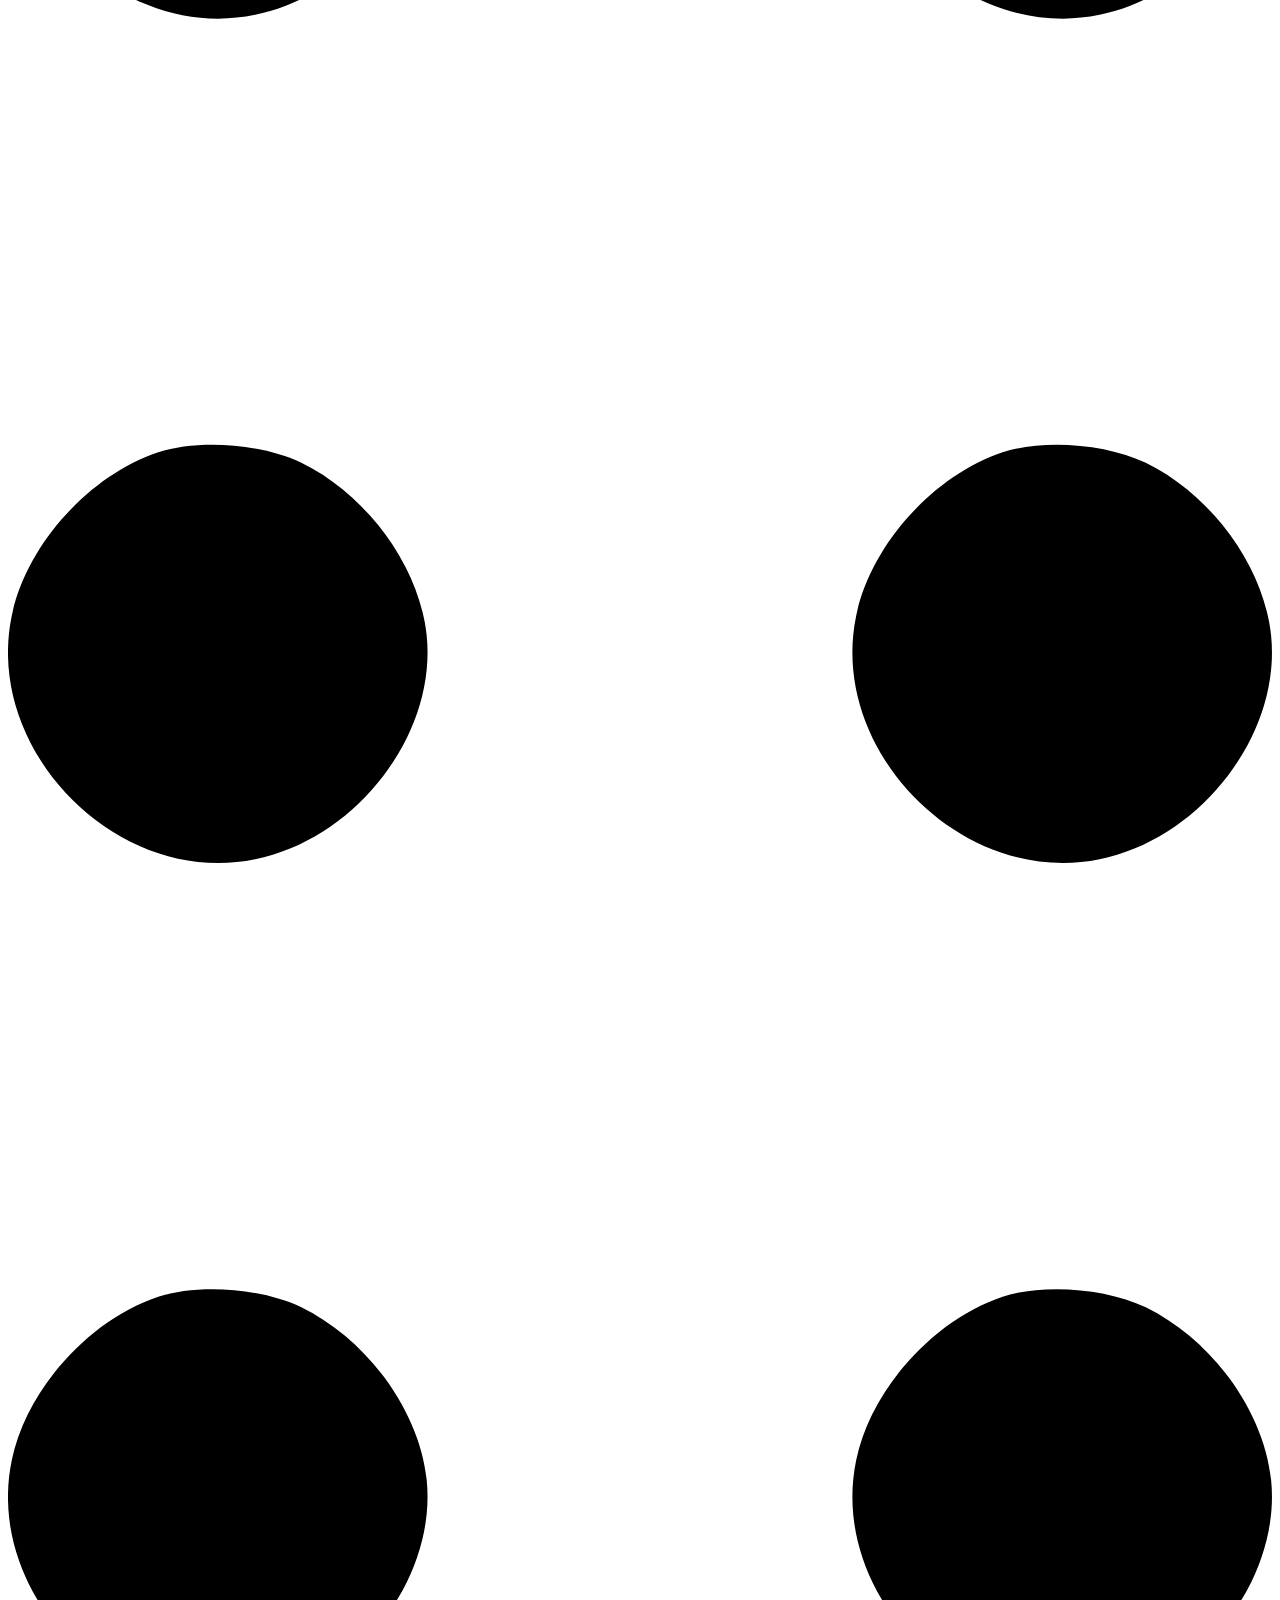
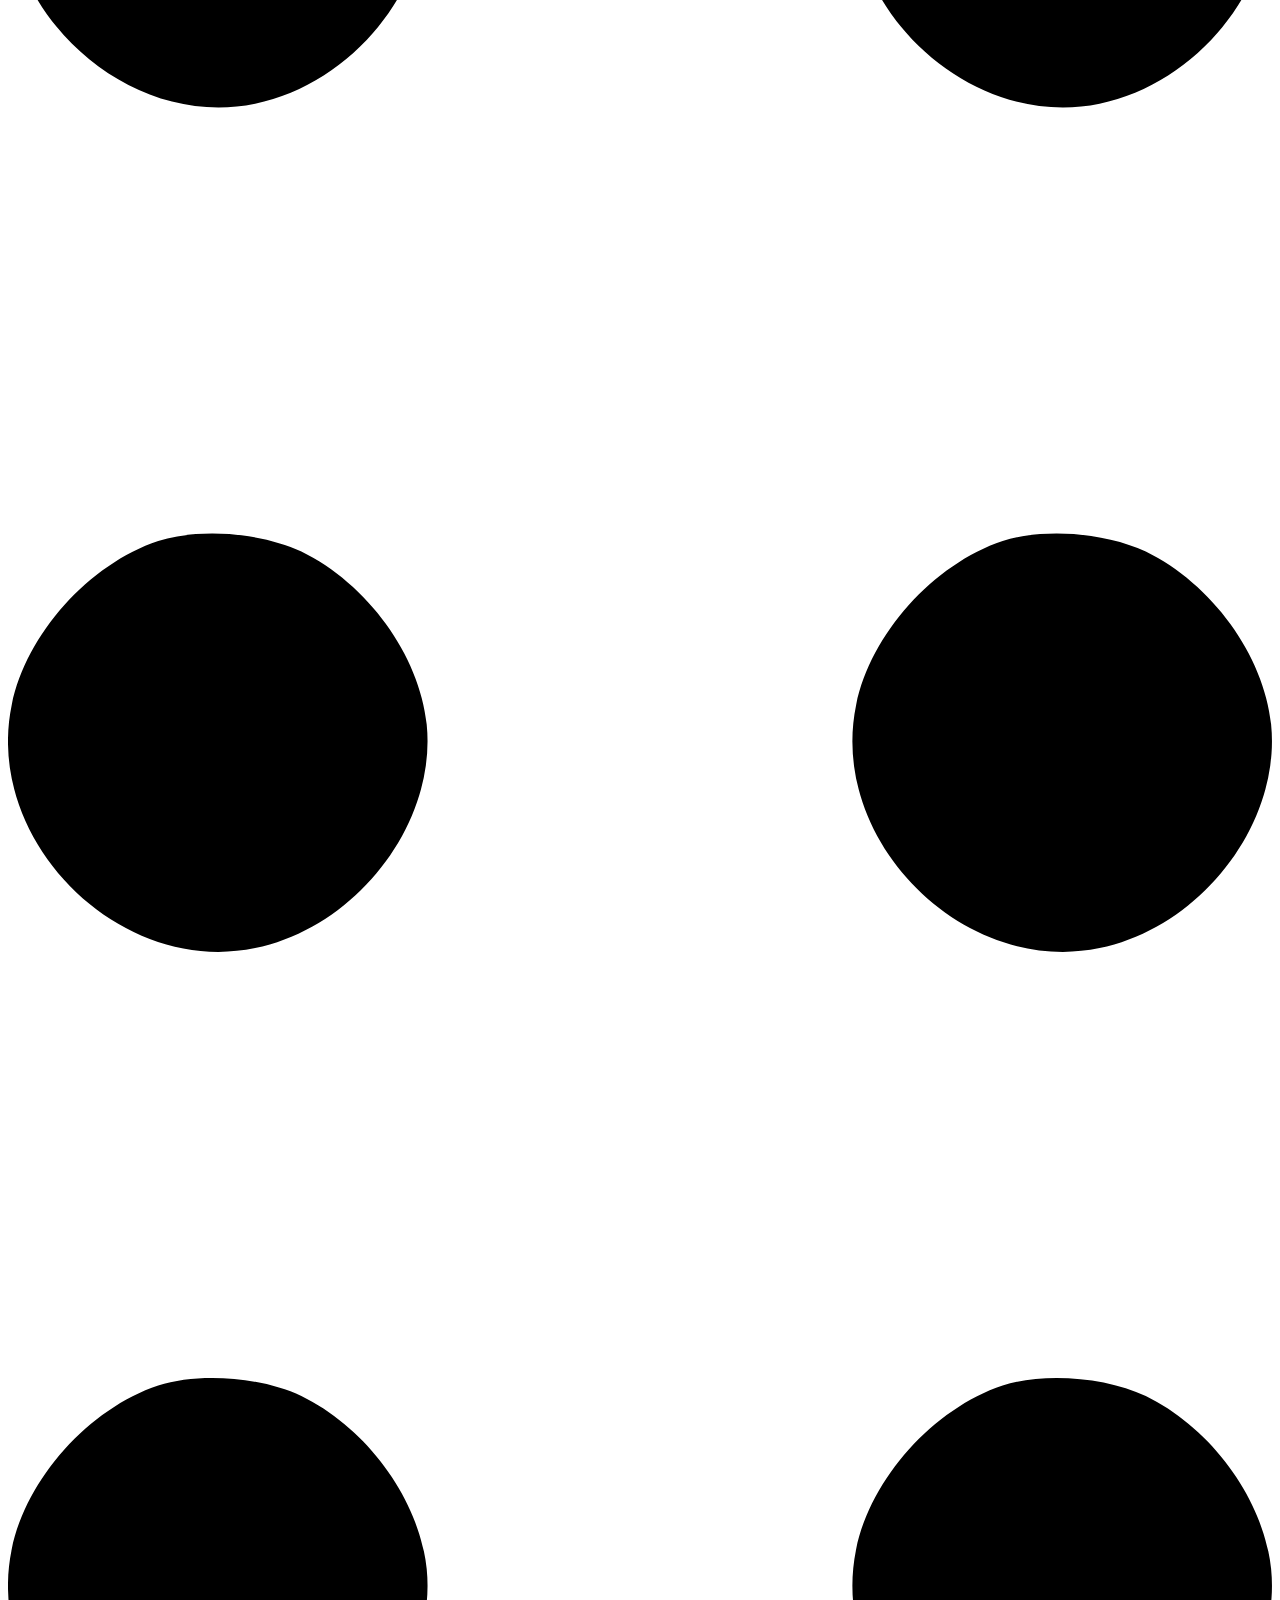
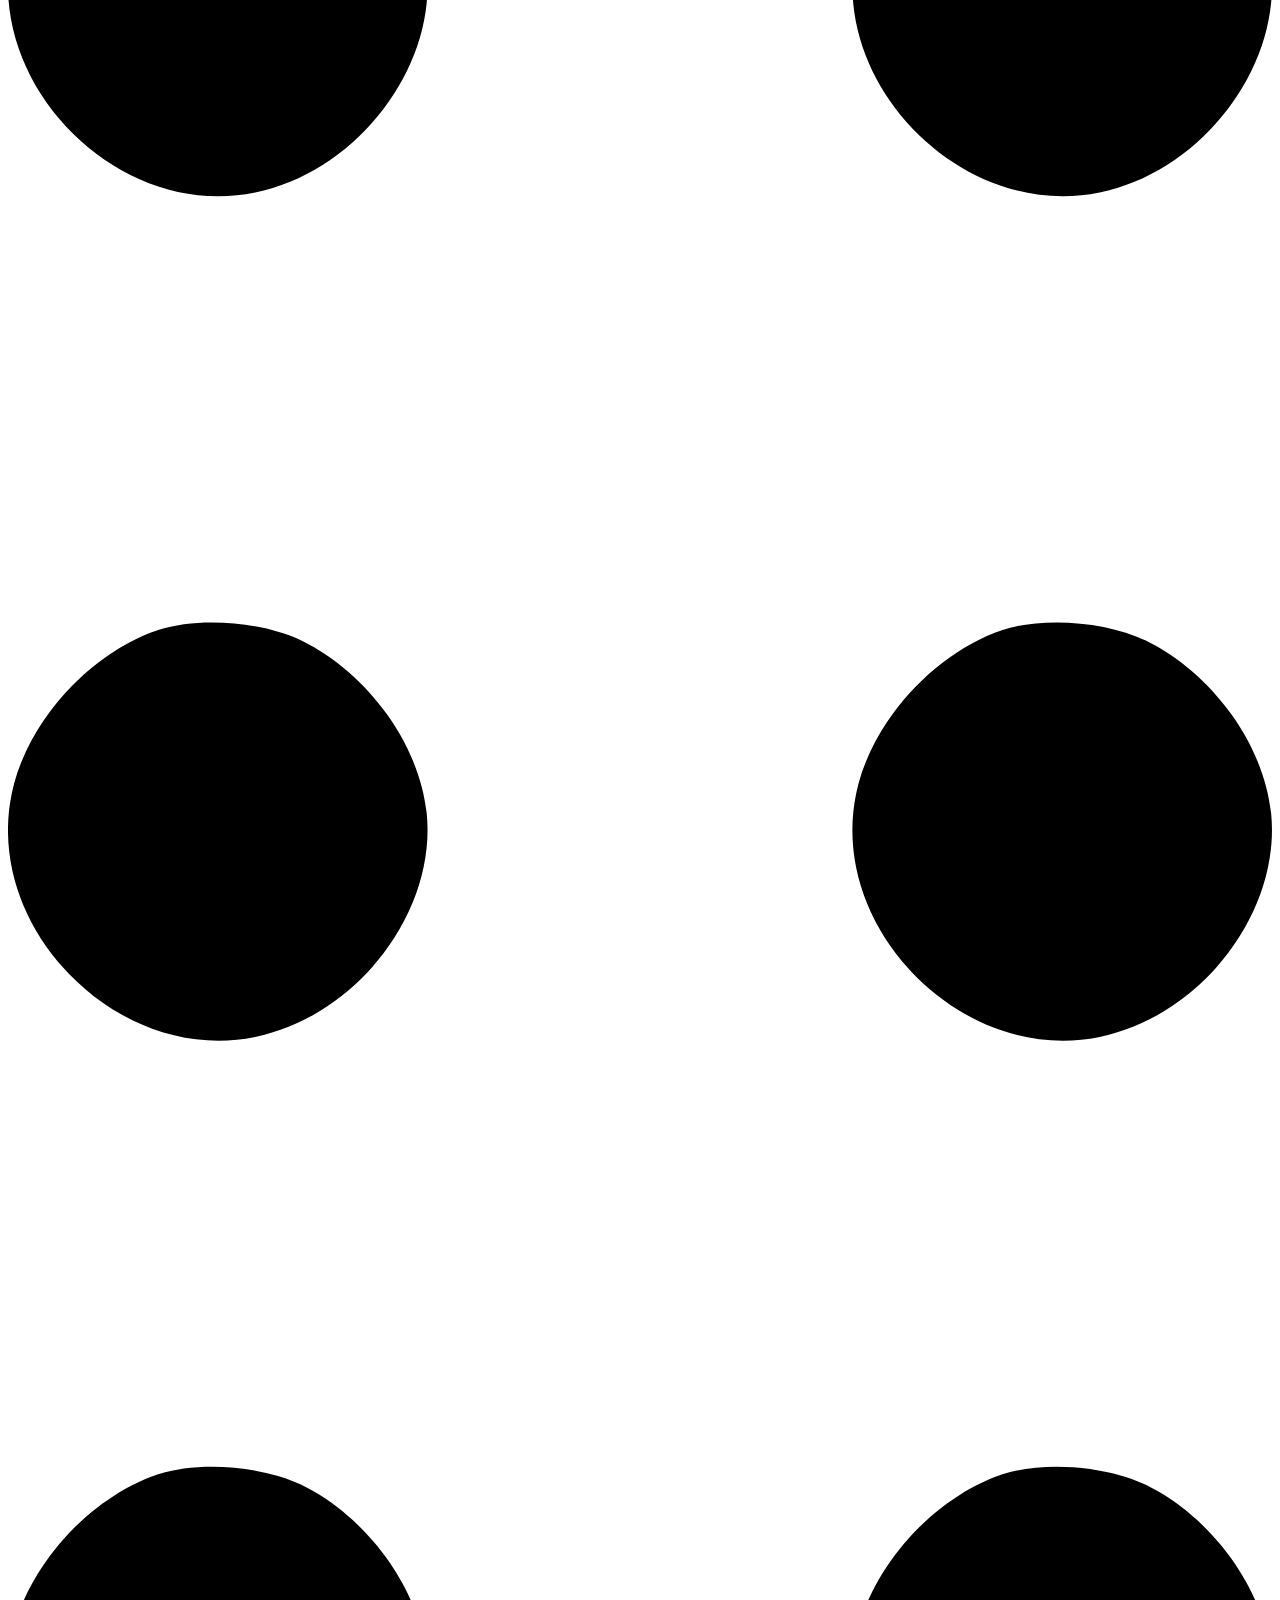
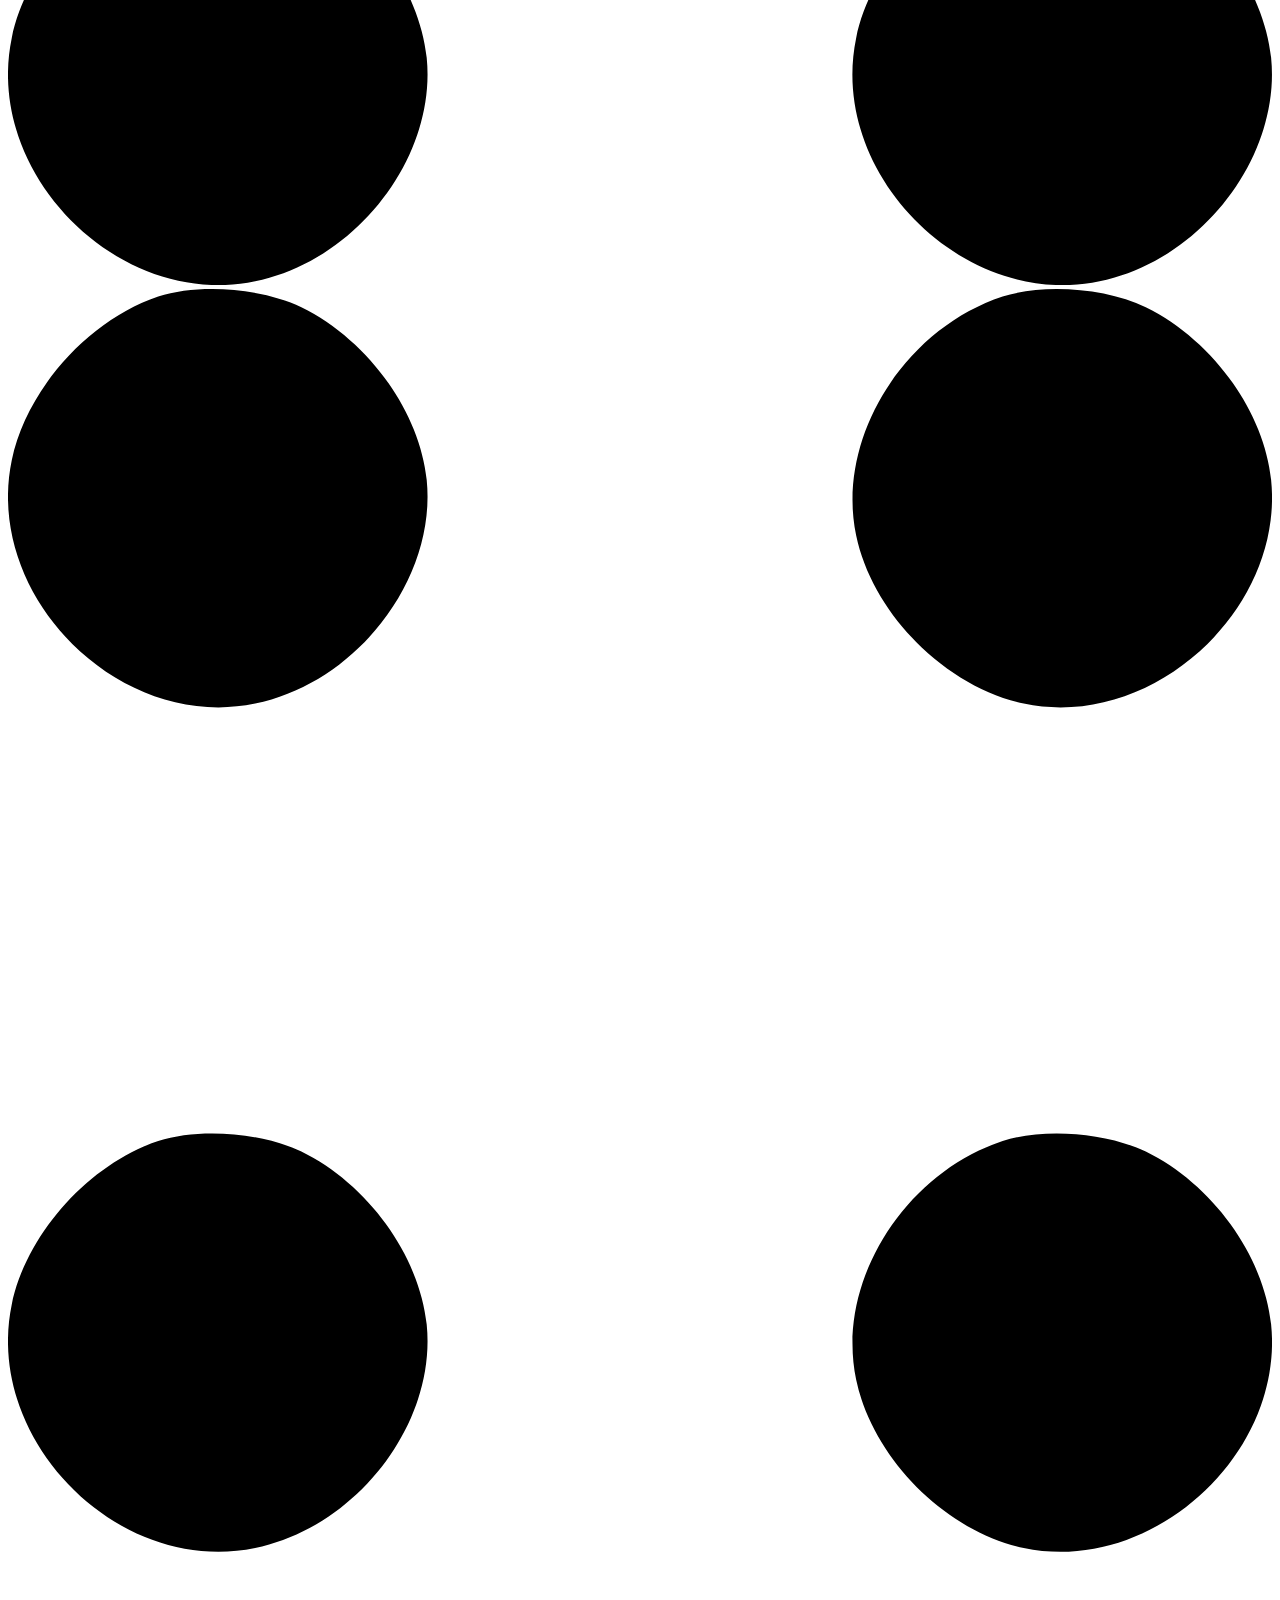
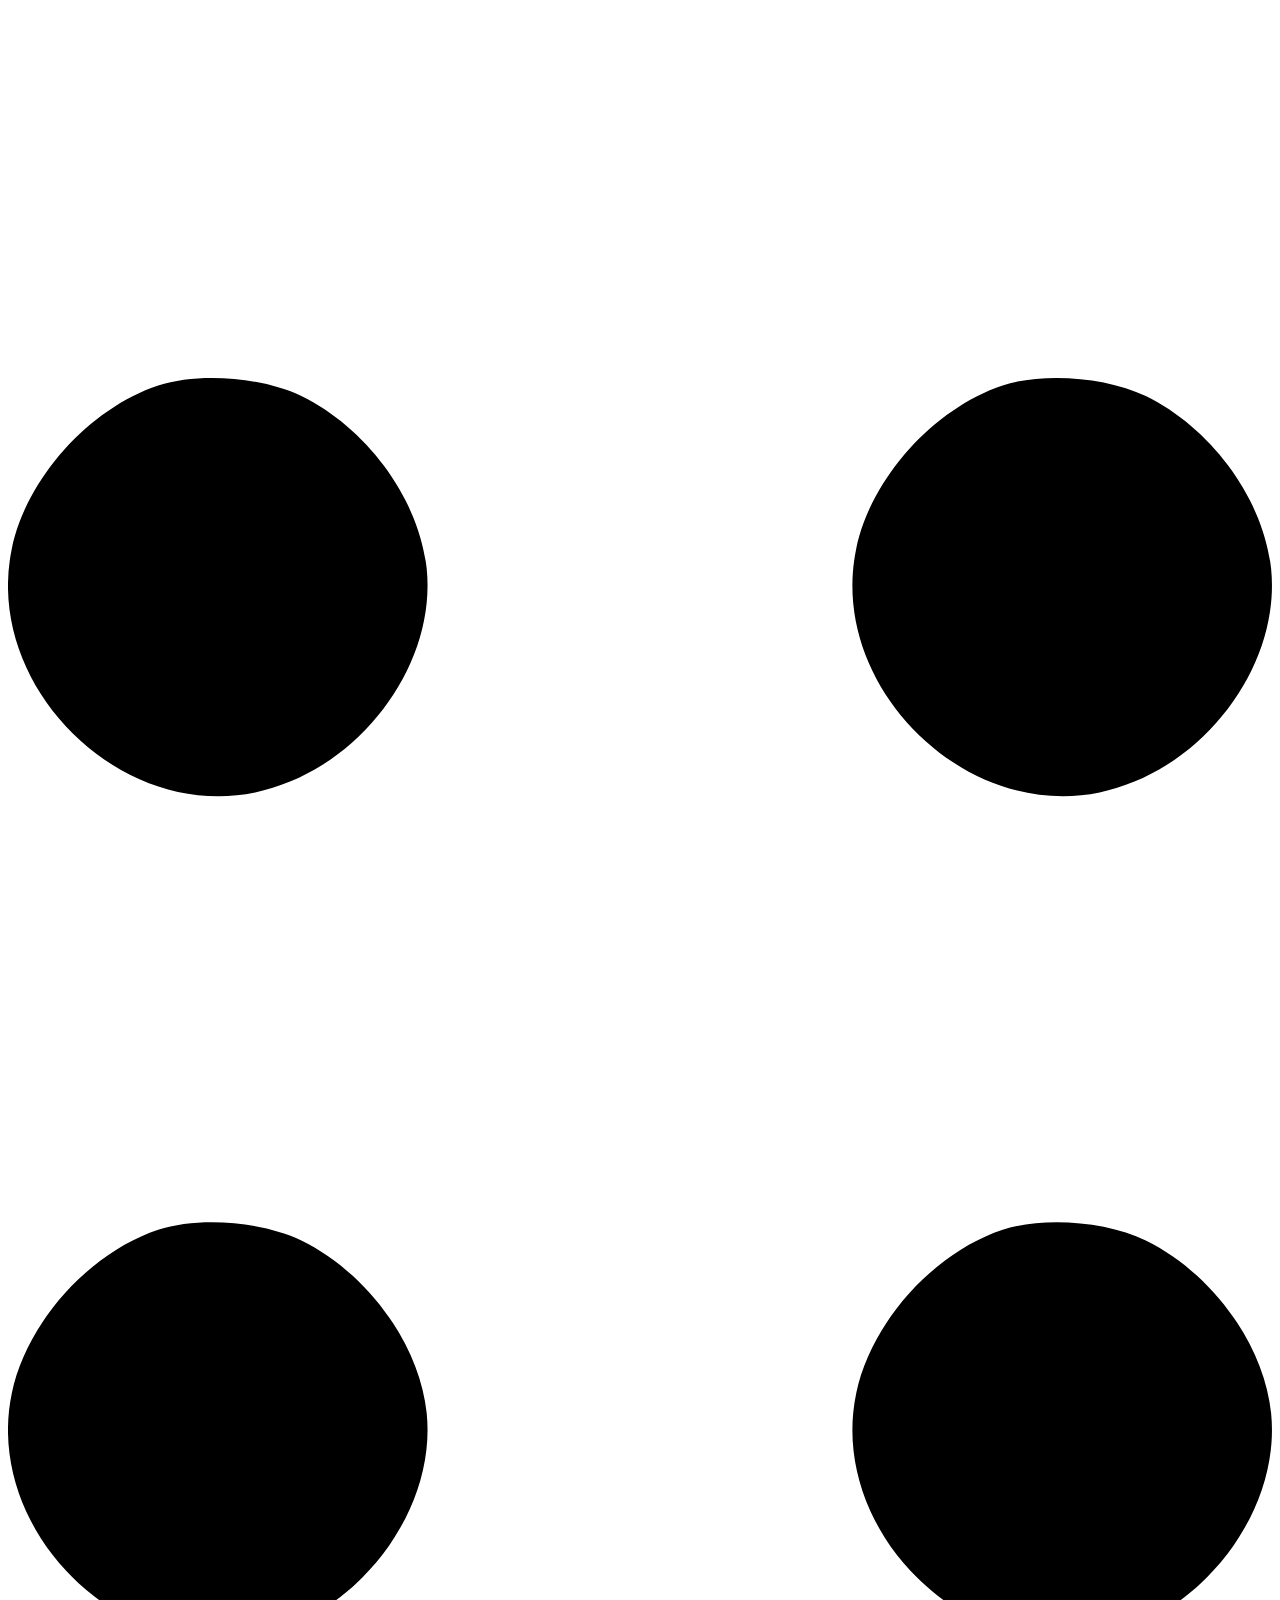
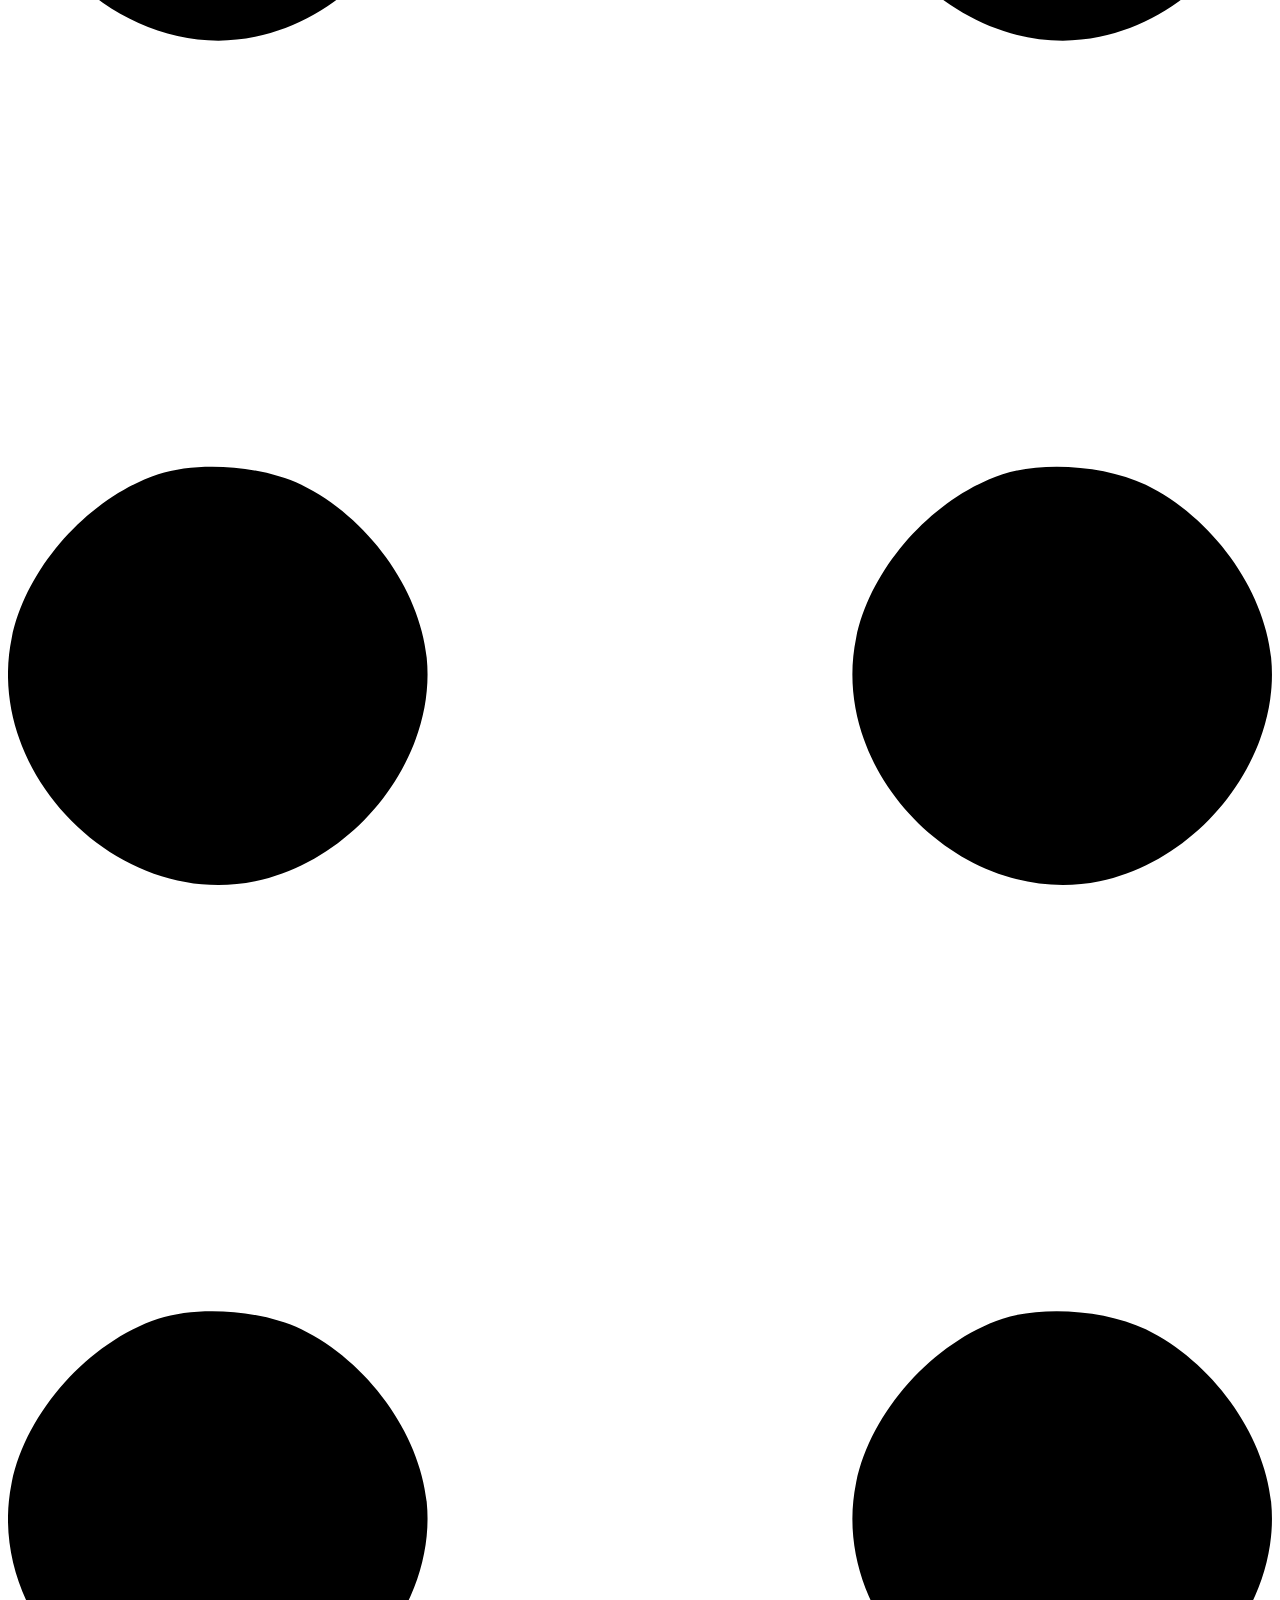
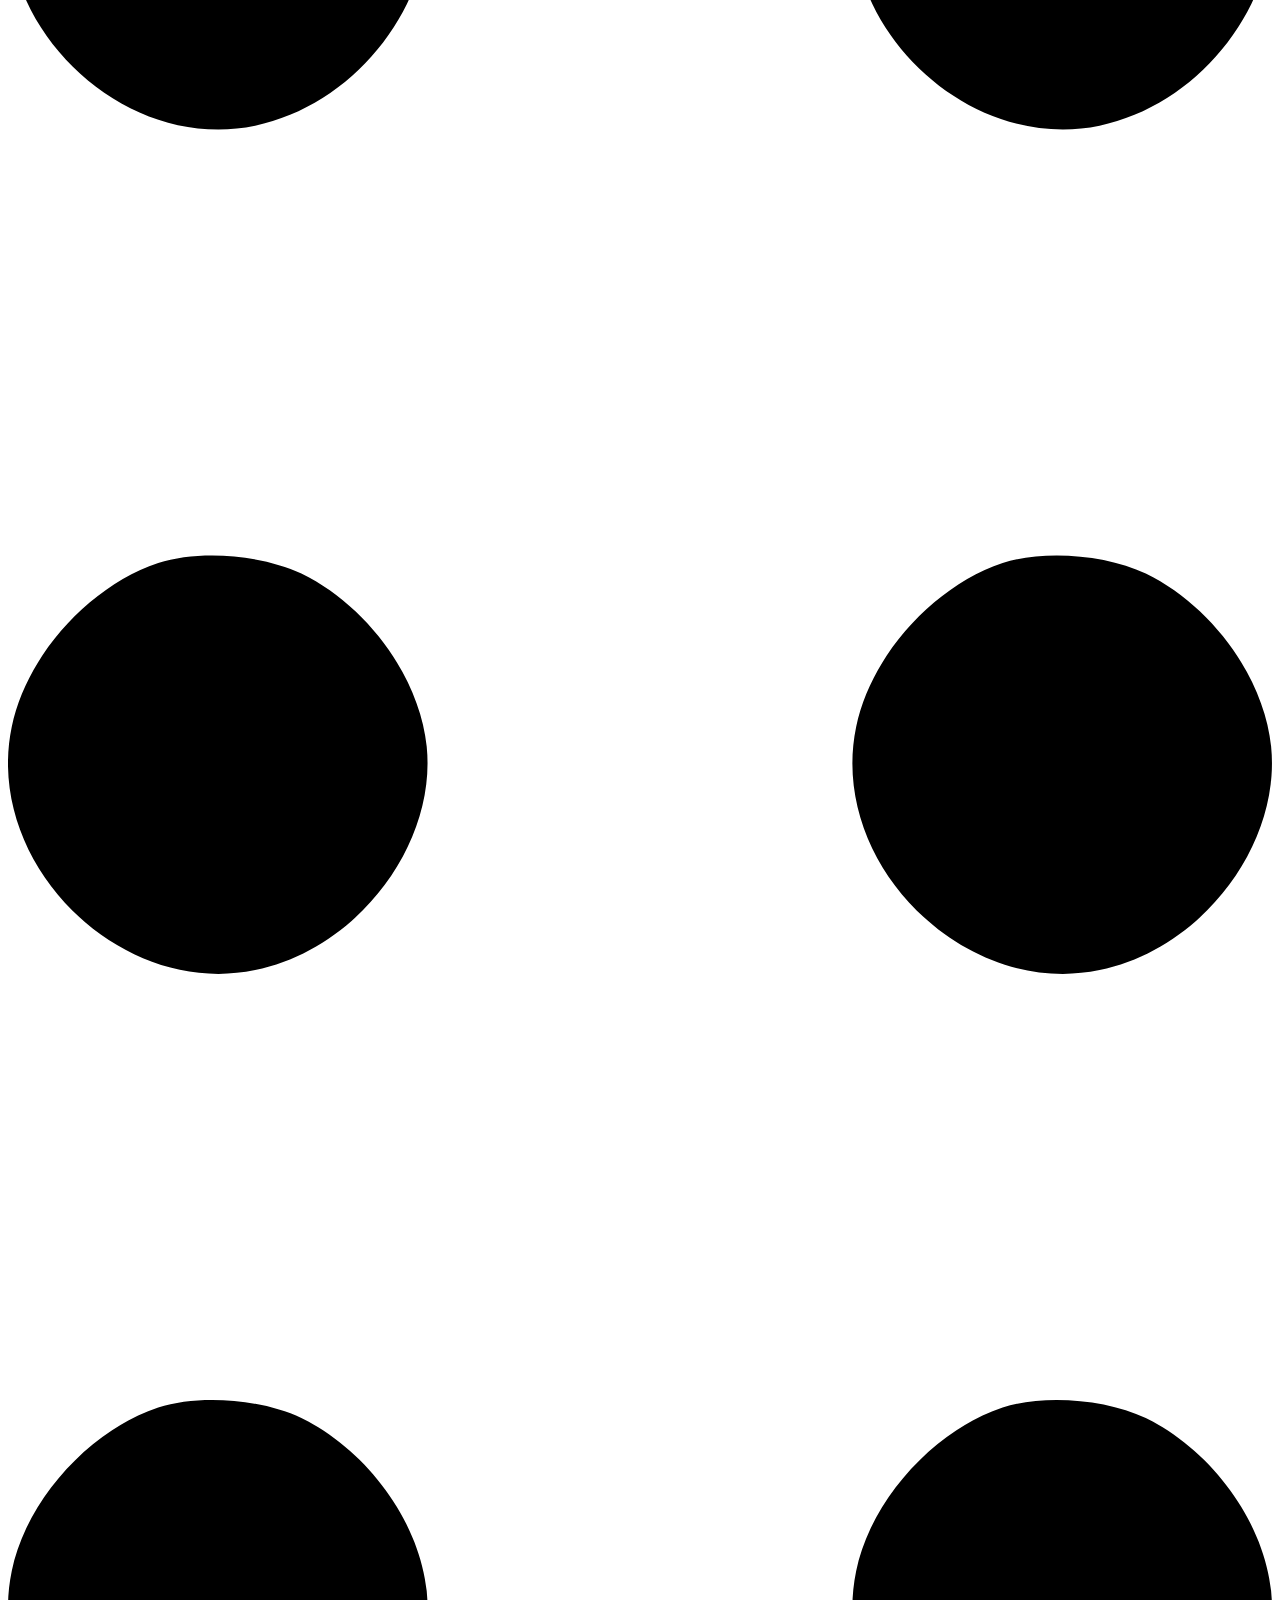
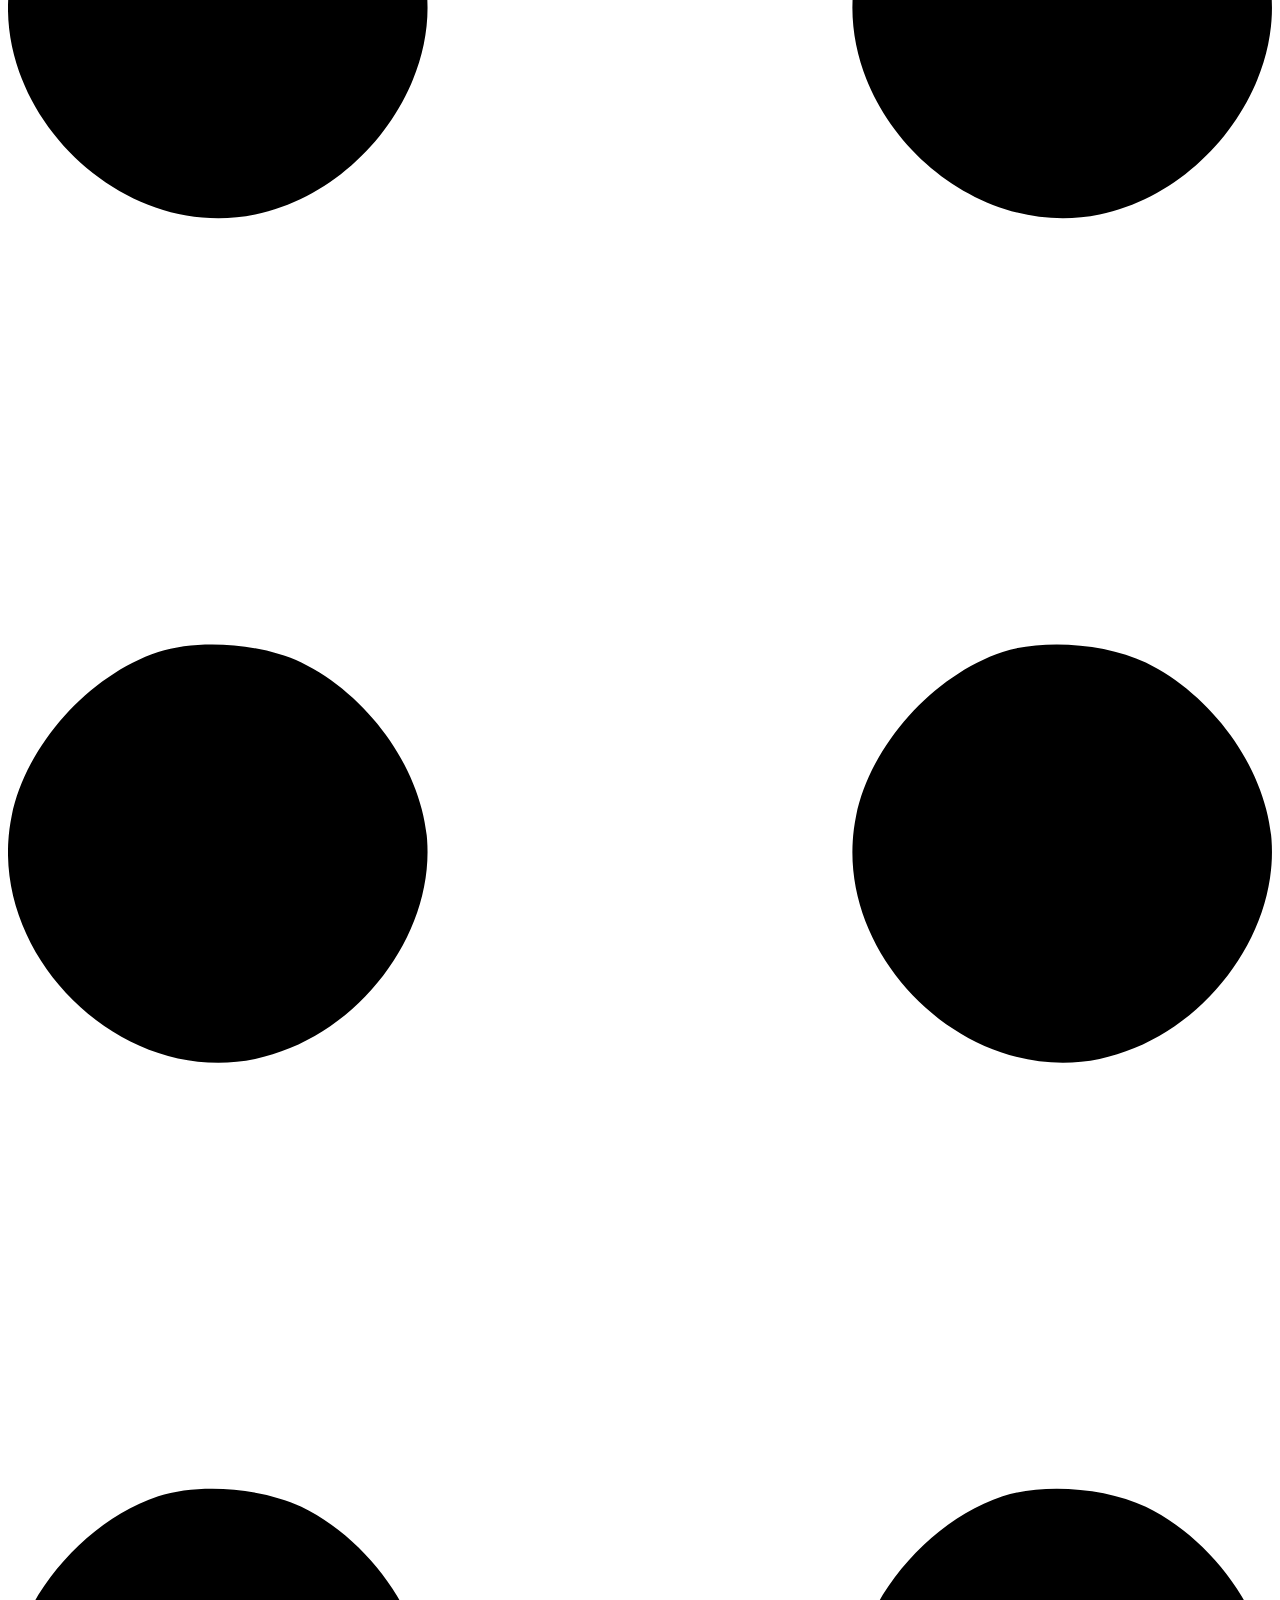
==== commit 7a8e5d64: "html 로고적용, 네비바 통일" ====
--- a/SignLanguage/target/classes/templates/index.html
+++ b/SignLanguage/target/classes/templates/index.html
@@ -5,7 +5,7 @@
         <meta name="viewport" content="width=device-width, initial-scale=1, shrink-to-fit=no" />
         <meta name="description" content="" />
         <meta name="author" content="" />
-        <title>Personal - Start Bootstrap Theme</title>
+        <title>한국수어번역기 - Hand Reader</title>
         <!-- Favicon-->
         <link rel="icon" type="image/x-icon" href="bootstrap/assets/favicon.ico" />
         <!-- Custom Google font-->
@@ -19,21 +19,24 @@
     </head>
     <body class="d-flex flex-column h-100">
         <main class="flex-shrink-0">
+        
             <!-- Navigation-->
             <nav class="navbar navbar-expand-lg navbar-light bg-white py-3">
                 <div class="container px-5">
-                    <a class="navbar-brand" href="index.html"><span class="fw-bolder text-primary">Start Bootstrap</span></a>
+                    <a class="navbar-brand" href="/">
+                    	<span class="fw-bolder text-primary">Hand Reader</span>
+                    </a>
                     <button class="navbar-toggler" type="button" data-bs-toggle="collapse" data-bs-target="#navbarSupportedContent" aria-controls="navbarSupportedContent" aria-expanded="false" aria-label="Toggle navigation"><span class="navbar-toggler-icon"></span></button>
                     <div class="collapse navbar-collapse" id="navbarSupportedContent">
                         <ul class="navbar-nav ms-auto mb-2 mb-lg-0 small fw-bolder">
-                            <li class="nav-item"><a class="nav-link" href="index.html">Home</a></li>
-                            <li class="nav-item"><a class="nav-link" href="resume.html">Resume</a></li>
-                            <li class="nav-item"><a class="nav-link" href="projects.html">Projects</a></li>
+                            <li class="nav-item"><a class="nav-link" href="index.html">About</a></li>
+                            <li class="nav-item"><a class="nav-link" href="projects.html">Work</a></li>
                             <li class="nav-item"><a class="nav-link" href="contact.html">Contact</a></li>
                         </ul>
                     </div>
                 </div>
             </nav>
+            
             <!-- Header-->
             <header class="py-5">
                 <div class="container px-5 pb-5">
@@ -41,12 +44,14 @@
                         <div class="col-xxl-5">
                             <!-- Header text content-->
                             <div class="text-center text-xxl-start">
-                                <div class="badge bg-gradient-primary-to-secondary text-white mb-4"><div class="text-uppercase">Design &middot; Development &middot; Marketing</div></div>
-                                <div class="fs-3 fw-light text-muted">I can help your business to</div>
-                                <h1 class="display-3 fw-bolder mb-5"><span class="text-gradient d-inline">Get online and grow fast</span></h1>
+                                <div class="badge bg-gradient-primary-to-secondary text-white mb-4"><div class="text-uppercase">DEEP LEARNING &middot; STREAMING &middot; TRANSLATOR</div></div>
+                                <div class="fs-3 fw-light text-muted">의사소통의 장벽을 허무는</div>
+                                <h1 class="display-3 fw-bolder mb-5">
+                                	<span class="text-gradient d-inline">Hand Reader</span>
+                                </h1>
                                 <div class="d-grid gap-3 d-sm-flex justify-content-sm-center justify-content-xxl-start mb-3">
                                     <a class="btn btn-primary btn-lg px-5 py-3 me-sm-3 fs-6 fw-bolder" href="ai">Camera</a>
-                                    <a class="btn btn-outline-dark btn-lg px-5 py-3 fs-6 fw-bolder" href="projects.html">Projects</a>
+                                    <a class="btn btn-outline-dark btn-lg px-5 py-3 fs-6 fw-bolder" href="projects">Projects</a>
                                 </div>
                             </div>
                         </div>
@@ -56,8 +61,9 @@
                                 <div class="profile bg-gradient-primary-to-secondary">
                                     <!-- TIP: For best results, use a photo with a transparent background like the demo example below-->
                                     <!-- Watch a tutorial on how to do this on YouTube (link)-->
-                                    <img class="profile-img" src="assets/profile.png" alt="..." />
+                                    <img class="profile-img" src="bootstrap/assets/logo.png" alt="..." />
                                     <div class="dots-1">
+                                    	
                                         <!-- SVG Dots-->
                                         <svg version="1.1" xmlns="http://www.w3.org/2000/svg" xmlns:xlink="http://www.w3.org/1999/xlink" x="0px" y="0px" viewBox="0 0 191.6 1215.4" style="enable-background: new 0 0 191.6 1215.4" xml:space="preserve">
                                             <g transform="translate(0.000000,1280.000000) scale(0.100000,-0.100000)">
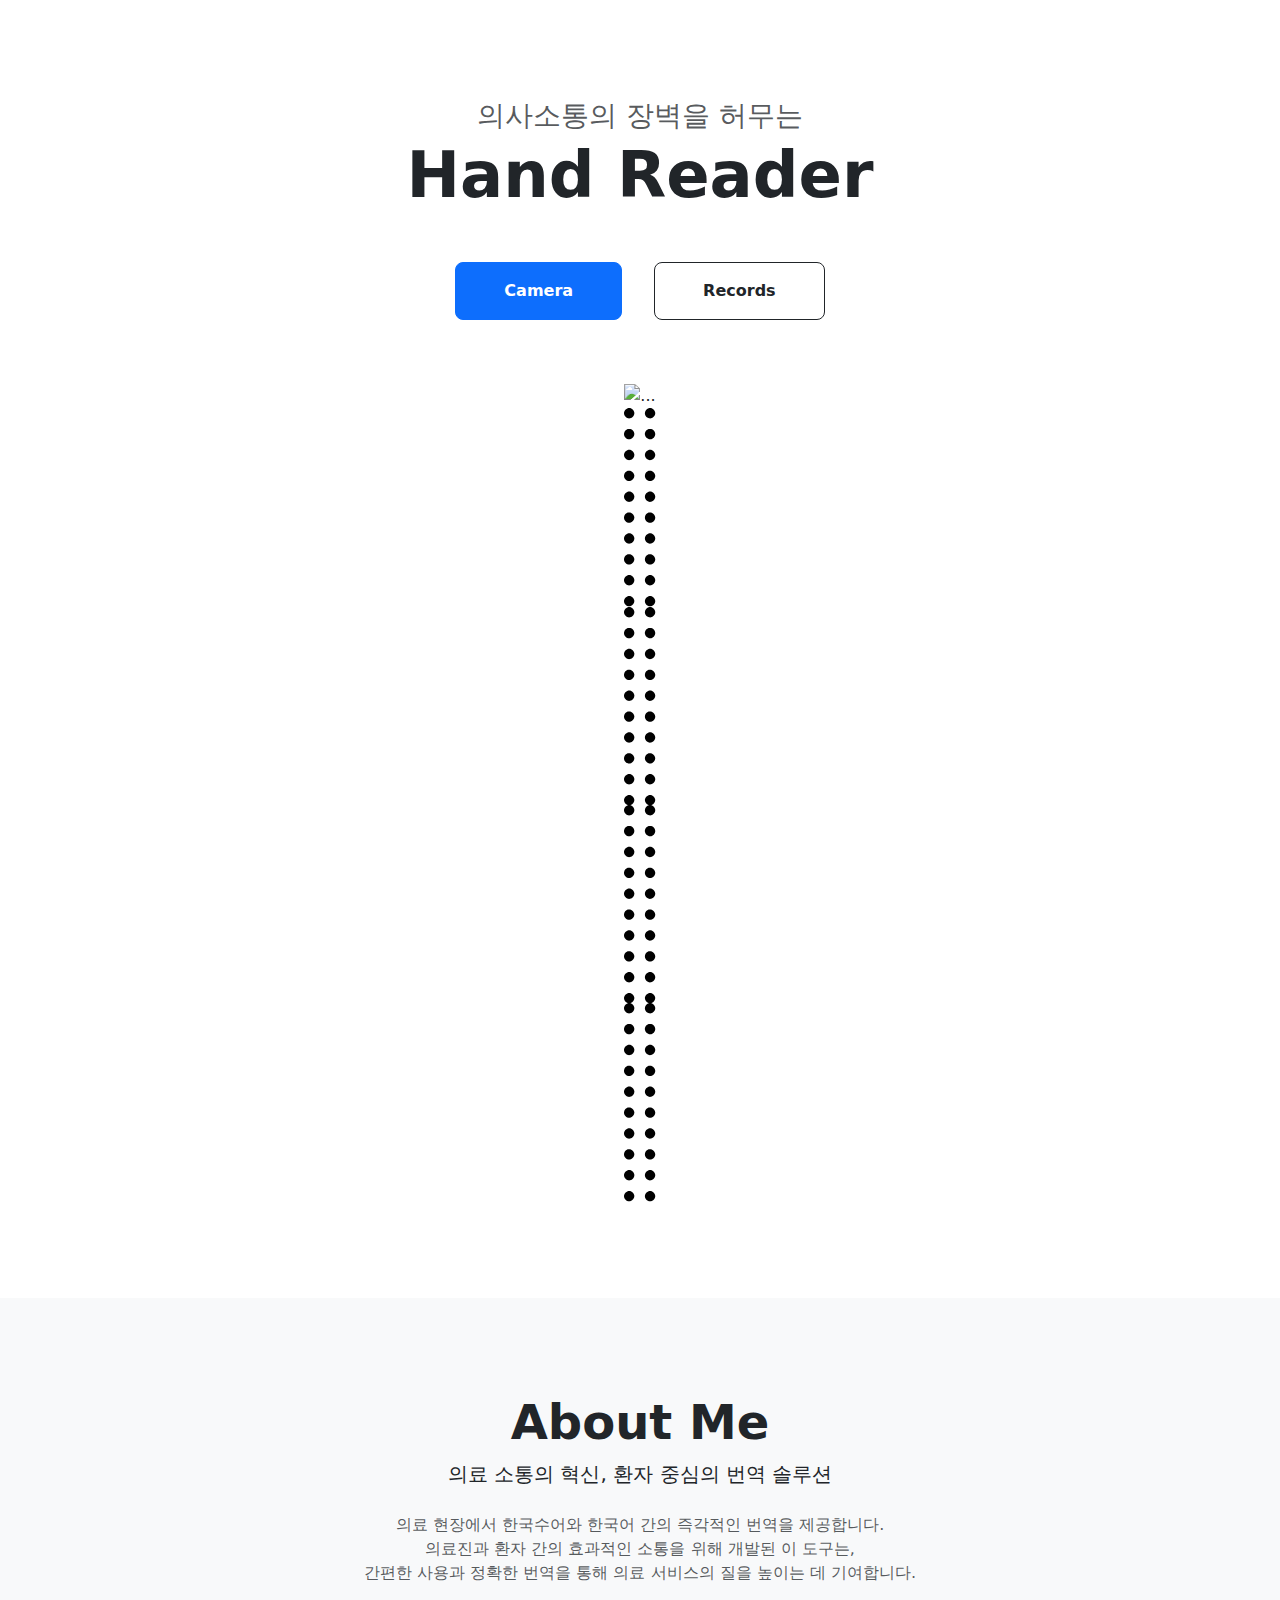
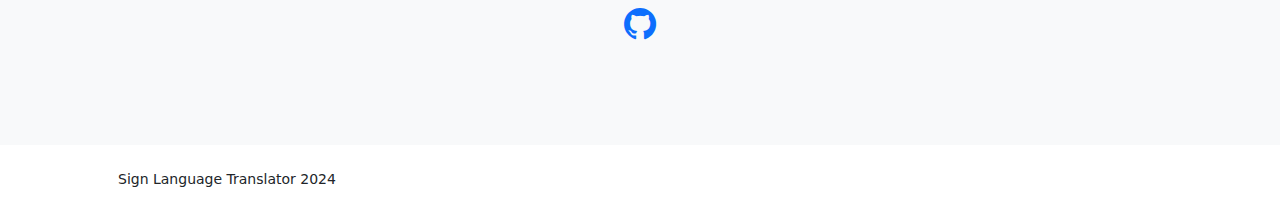
==== commit e3929a2f: "db연동" ====
--- a/SignLanguage/target/classes/templates/index.html
+++ b/SignLanguage/target/classes/templates/index.html
@@ -16,26 +16,16 @@
         <link href="https://cdn.jsdelivr.net/npm/bootstrap-icons@1.8.1/font/bootstrap-icons.css" rel="stylesheet" />
         <!-- Core theme CSS (includes Bootstrap)-->
         <link href="bootstrap/css/styles.css" rel="stylesheet" />
+		<!-- Bootstrap CSS 추가 -->
+	    <link rel="stylesheet" href="https://cdn.jsdelivr.net/npm/bootstrap@5.2.3/dist/css/bootstrap.min.css">
+	    <!-- Custom styles 추가 -->
+	    <link rel="stylesheet" href="/bootstrap/css/styles.css">
     </head>
     <body class="d-flex flex-column h-100">
         <main class="flex-shrink-0">
         
-            <!-- Navigation-->
-            <nav class="navbar navbar-expand-lg navbar-light bg-white py-3">
-                <div class="container px-5">
-                    <a class="navbar-brand" href="/">
-                    	<span class="fw-bolder text-primary">Hand Reader</span>
-                    </a>
-                    <button class="navbar-toggler" type="button" data-bs-toggle="collapse" data-bs-target="#navbarSupportedContent" aria-controls="navbarSupportedContent" aria-expanded="false" aria-label="Toggle navigation"><span class="navbar-toggler-icon"></span></button>
-                    <div class="collapse navbar-collapse" id="navbarSupportedContent">
-                        <ul class="navbar-nav ms-auto mb-2 mb-lg-0 small fw-bolder">
-                            <li class="nav-item"><a class="nav-link" href="index.html">About</a></li>
-                            <li class="nav-item"><a class="nav-link" href="projects.html">Work</a></li>
-                            <li class="nav-item"><a class="nav-link" href="contact.html">Contact</a></li>
-                        </ul>
-                    </div>
-                </div>
-            </nav>
+			<!-- Navigation-->
+	        <nav th:replace="navbar :: navbarFragment"></nav>
             
             <!-- Header-->
             <header class="py-5">
@@ -51,7 +41,7 @@
                                 </h1>
                                 <div class="d-grid gap-3 d-sm-flex justify-content-sm-center justify-content-xxl-start mb-3">
                                     <a class="btn btn-primary btn-lg px-5 py-3 me-sm-3 fs-6 fw-bolder" href="ai">Camera</a>
-                                    <a class="btn btn-outline-dark btn-lg px-5 py-3 fs-6 fw-bolder" href="projects">Projects</a>
+                                    <a class="btn btn-outline-dark btn-lg px-5 py-3 fs-6 fw-bolder" href="records">Records</a>
                                 </div>
                             </div>
                         </div>
@@ -188,12 +178,12 @@
                         <div class="col-xxl-8">
                             <div class="text-center my-5">
                                 <h2 class="display-5 fw-bolder"><span class="text-gradient d-inline">About Me</span></h2>
-                                <p class="lead fw-light mb-4">My name is Start Bootstrap and I help brands grow.</p>
-                                <p class="text-muted">Lorem ipsum dolor sit amet, consectetur adipisicing elit. Fugit dolorum itaque qui unde quisquam consequatur autem. Eveniet quasi nobis aliquid cumque officiis sed rem iure ipsa! Praesentium ratione atque dolorem?</p>
+                                <p class="lead fw-light mb-4">의료 소통의 혁신, 환자 중심의 번역 솔루션</p>
+                                <p class="text-muted">의료 현장에서 한국수어와 한국어 간의 즉각적인 번역을 제공합니다.<br>
+													  의료진과 환자 간의 효과적인 소통을 위해 개발된 이 도구는,<br>
+													  간편한 사용과 정확한 번역을 통해 의료 서비스의 질을 높이는 데 기여합니다.</p>
                                 <div class="d-flex justify-content-center fs-2 gap-4">
-                                    <a class="text-gradient" href="#!"><i class="bi bi-twitter"></i></a>
-                                    <a class="text-gradient" href="#!"><i class="bi bi-linkedin"></i></a>
-                                    <a class="text-gradient" href="#!"><i class="bi bi-github"></i></a>
+                                    <a class="text-gradient" href="https://github.com/honglll111/0123_Sign_Language_Translator"><i class="bi bi-github"></i></a>
                                 </div>
                             </div>
                         </div>
@@ -205,14 +195,7 @@
         <footer class="bg-white py-4 mt-auto">
             <div class="container px-5">
                 <div class="row align-items-center justify-content-between flex-column flex-sm-row">
-                    <div class="col-auto"><div class="small m-0">Copyright &copy; Your Website 2023</div></div>
-                    <div class="col-auto">
-                        <a class="small" href="#!">Privacy</a>
-                        <span class="mx-1">&middot;</span>
-                        <a class="small" href="#!">Terms</a>
-                        <span class="mx-1">&middot;</span>
-                        <a class="small" href="#!">Contact</a>
-                    </div>
+                    <div class="col-auto"><div class="small m-0">Sign Language Translator 2024</div></div>
                 </div>
             </div>
         </footer>
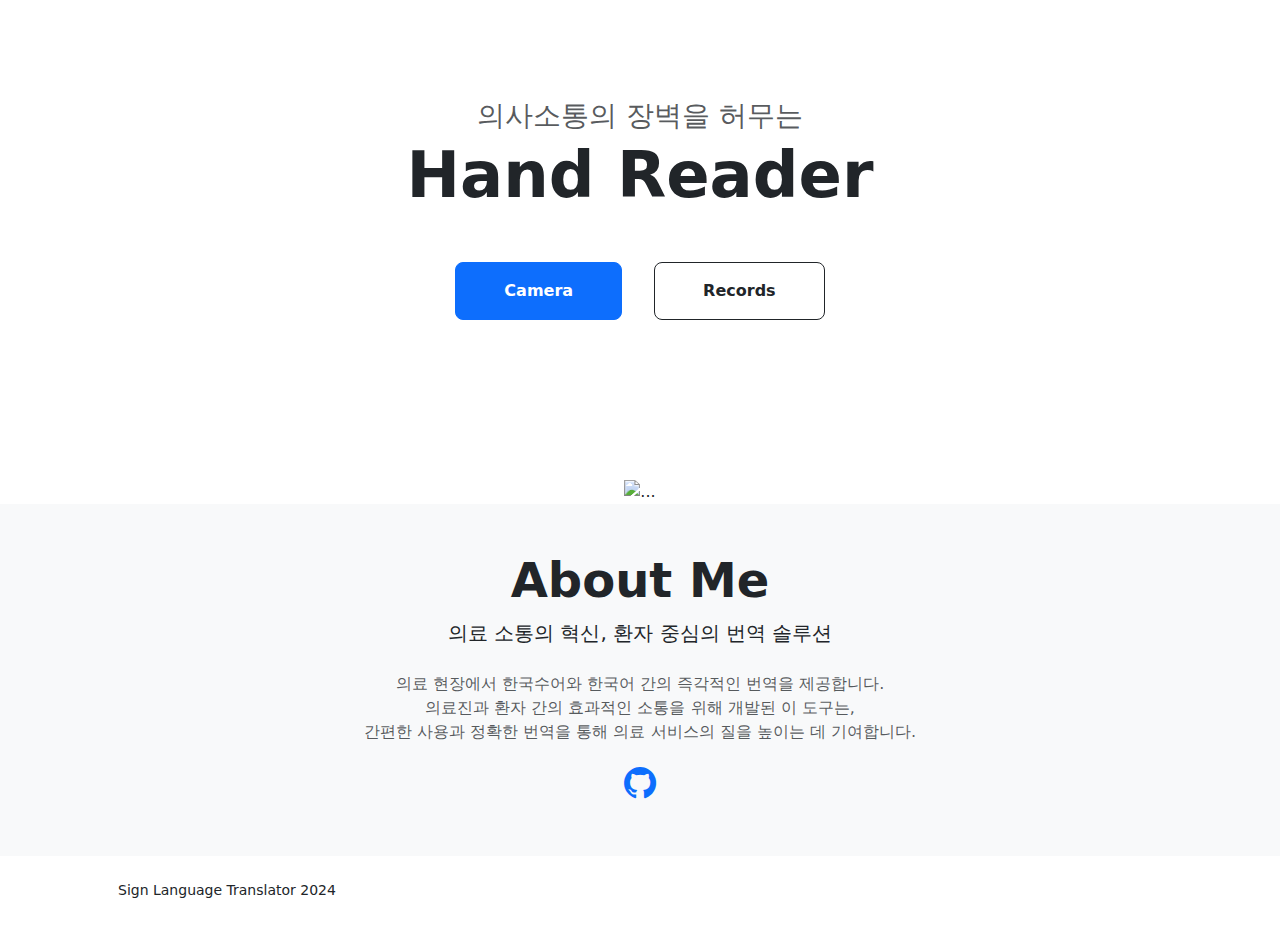
==== commit 379474ed: "index 디자인 수정, ai 디자인 수정" ====
--- a/SignLanguage/target/classes/templates/index.html
+++ b/SignLanguage/target/classes/templates/index.html
@@ -37,7 +37,7 @@
                                 <div class="badge bg-gradient-primary-to-secondary text-white mb-4"><div class="text-uppercase">DEEP LEARNING &middot; STREAMING &middot; TRANSLATOR</div></div>
                                 <div class="fs-3 fw-light text-muted">의사소통의 장벽을 허무는</div>
                                 <h1 class="display-3 fw-bolder mb-5">
-                                	<span class="text-gradient d-inline">Hand Reader</span>
+                                	<span class="text-gradient d-inline1">Hand Reader</span>
                                 </h1>
                                 <div class="d-grid gap-3 d-sm-flex justify-content-sm-center justify-content-xxl-start mb-3">
                                     <a class="btn btn-primary btn-lg px-5 py-3 me-sm-3 fs-6 fw-bolder" href="ai">Camera</a>
@@ -45,139 +45,18 @@
                                 </div>
                             </div>
                         </div>
-                        <div class="col-xxl-7">
-                            <!-- Header profile picture-->
-                            <div class="d-flex justify-content-center mt-5 mt-xxl-0">
-                                <div class="profile bg-gradient-primary-to-secondary">
-                                    <!-- TIP: For best results, use a photo with a transparent background like the demo example below-->
-                                    <!-- Watch a tutorial on how to do this on YouTube (link)-->
-                                    <img class="profile-img" src="bootstrap/assets/logo.png" alt="..." />
-                                    <div class="dots-1">
-                                    	
-                                        <!-- SVG Dots-->
-                                        <svg version="1.1" xmlns="http://www.w3.org/2000/svg" xmlns:xlink="http://www.w3.org/1999/xlink" x="0px" y="0px" viewBox="0 0 191.6 1215.4" style="enable-background: new 0 0 191.6 1215.4" xml:space="preserve">
-                                            <g transform="translate(0.000000,1280.000000) scale(0.100000,-0.100000)">
-                                                <path d="M227.7,12788.6c-105-35-200-141-222-248c-43-206,163-412,369-369c155,32,275,190,260,339c-11,105-90,213-190,262        C383.7,12801.6,289.7,12808.6,227.7,12788.6z"></path>
-                                                <path d="M1507.7,12788.6c-151-50-253-216-222-362c25-119,136-230,254-255c194-41,395,142,375,339c-11,105-90,213-190,262        C1663.7,12801.6,1569.7,12808.6,1507.7,12788.6z"></path>
-                                                <path d="M227.7,11508.6c-105-35-200-141-222-248c-43-206,163-412,369-369c155,32,275,190,260,339c-11,105-90,213-190,262        C383.7,11521.6,289.7,11528.6,227.7,11508.6z"></path>
-                                                <path d="M1507.7,11508.6c-151-50-253-216-222-362c25-119,136-230,254-255c194-41,395,142,375,339c-11,105-90,213-190,262        C1663.7,11521.6,1569.7,11528.6,1507.7,11508.6z"></path>
-                                                <path d="M227.7,10228.6c-105-35-200-141-222-248c-43-206,163-412,369-369c155,32,275,190,260,339c-11,105-90,213-190,262        C383.7,10241.6,289.7,10248.6,227.7,10228.6z"></path>
-                                                <path d="M1507.7,10228.6c-105-35-200-141-222-248c-43-206,163-412,369-369c155,32,275,190,260,339c-11,105-90,213-190,262        C1663.7,10241.6,1569.7,10248.6,1507.7,10228.6z"></path>
-                                                <path d="M227.7,8948.6c-105-35-200-141-222-248c-43-206,163-412,369-369c155,32,275,190,260,339c-11,105-90,213-190,262        C383.7,8961.6,289.7,8968.6,227.7,8948.6z"></path>
-                                                <path d="M1507.7,8948.6c-105-35-200-141-222-248c-43-206,163-412,369-369c155,32,275,190,260,339c-11,105-90,213-190,262        C1663.7,8961.6,1569.7,8968.6,1507.7,8948.6z"></path>
-                                                <path d="M227.7,7668.6c-105-35-200-141-222-248c-43-206,163-412,369-369c155,32,275,190,260,339c-11,105-90,213-190,262        C383.7,7681.6,289.7,7688.6,227.7,7668.6z"></path>
-                                                <path d="M1507.7,7668.6c-105-35-200-141-222-248c-43-206,163-412,369-369c155,32,275,190,260,339c-11,105-90,213-190,262        C1663.7,7681.6,1569.7,7688.6,1507.7,7668.6z"></path>
-                                                <path d="M227.7,6388.6c-105-35-200-141-222-248c-43-206,163-412,369-369c155,32,275,190,260,339c-11,105-90,213-190,262        C383.7,6401.6,289.7,6408.6,227.7,6388.6z"></path>
-                                                <path d="M1507.7,6388.6c-105-35-200-141-222-248c-43-206,163-412,369-369c155,32,275,190,260,339c-11,105-90,213-190,262        C1663.7,6401.6,1569.7,6408.6,1507.7,6388.6z"></path>
-                                                <path d="M227.7,5108.6c-105-35-200-141-222-248c-43-206,163-412,369-369c155,32,275,190,260,339c-11,105-90,213-190,262        C383.7,5121.6,289.7,5128.6,227.7,5108.6z"></path>
-                                                <path d="M1507.7,5108.6c-105-35-200-141-222-248c-43-206,163-412,369-369c155,32,275,190,260,339c-11,105-90,213-190,262        C1663.7,5121.6,1569.7,5128.6,1507.7,5108.6z"></path>
-                                                <path d="M227.7,3828.6c-105-35-200-141-222-248c-43-206,163-412,369-369c155,32,275,190,260,339c-11,105-90,213-190,262        C383.7,3841.6,289.7,3848.6,227.7,3828.6z"></path>
-                                                <path d="M1507.7,3828.6c-105-35-200-141-222-248c-43-206,163-412,369-369c155,32,275,190,260,339c-11,105-90,213-190,262        C1663.7,3841.6,1569.7,3848.6,1507.7,3828.6z"></path>
-                                                <path d="M227.7,2548.6c-105-35-200-141-222-248c-43-206,163-412,369-369c155,32,275,190,260,339c-11,105-90,213-190,262        C383.7,2561.6,289.7,2568.6,227.7,2548.6z"></path>
-                                                <path d="M1507.7,2548.6c-105-35-200-141-222-248c-43-206,163-412,369-369c155,32,275,190,260,339c-11,105-90,213-190,262        C1663.7,2561.6,1569.7,2568.6,1507.7,2548.6z"></path>
-                                                <path d="M227.7,1268.6c-105-35-200-141-222-248c-43-206,163-412,369-369c155,32,275,190,260,339c-11,105-90,213-190,262        C383.7,1281.6,289.7,1288.6,227.7,1268.6z"></path>
-                                                <path d="M1507.7,1268.6c-105-35-200-141-222-248c-43-206,163-412,369-369c155,32,275,190,260,339c-11,105-90,213-190,262        C1663.7,1281.6,1569.7,1288.6,1507.7,1268.6z"></path>
-                                            </g>
-                                        </svg>
-                                        <!-- END of SVG dots-->
-                                    </div>
-                                    <div class="dots-2">
-                                        <!-- SVG Dots-->
-                                        <svg version="1.1" xmlns="http://www.w3.org/2000/svg" xmlns:xlink="http://www.w3.org/1999/xlink" x="0px" y="0px" viewBox="0 0 191.6 1215.4" style="enable-background: new 0 0 191.6 1215.4" xml:space="preserve">
-                                            <g transform="translate(0.000000,1280.000000) scale(0.100000,-0.100000)">
-                                                <path d="M227.7,12788.6c-105-35-200-141-222-248c-43-206,163-412,369-369c155,32,275,190,260,339c-11,105-90,213-190,262        C383.7,12801.6,289.7,12808.6,227.7,12788.6z"></path>
-                                                <path d="M1507.7,12788.6c-151-50-253-216-222-362c25-119,136-230,254-255c194-41,395,142,375,339c-11,105-90,213-190,262        C1663.7,12801.6,1569.7,12808.6,1507.7,12788.6z"></path>
-                                                <path d="M227.7,11508.6c-105-35-200-141-222-248c-43-206,163-412,369-369c155,32,275,190,260,339c-11,105-90,213-190,262        C383.7,11521.6,289.7,11528.6,227.7,11508.6z"></path>
-                                                <path d="M1507.7,11508.6c-151-50-253-216-222-362c25-119,136-230,254-255c194-41,395,142,375,339c-11,105-90,213-190,262        C1663.7,11521.6,1569.7,11528.6,1507.7,11508.6z"></path>
-                                                <path d="M227.7,10228.6c-105-35-200-141-222-248c-43-206,163-412,369-369c155,32,275,190,260,339c-11,105-90,213-190,262        C383.7,10241.6,289.7,10248.6,227.7,10228.6z"></path>
-                                                <path d="M1507.7,10228.6c-105-35-200-141-222-248c-43-206,163-412,369-369c155,32,275,190,260,339c-11,105-90,213-190,262        C1663.7,10241.6,1569.7,10248.6,1507.7,10228.6z"></path>
-                                                <path d="M227.7,8948.6c-105-35-200-141-222-248c-43-206,163-412,369-369c155,32,275,190,260,339c-11,105-90,213-190,262        C383.7,8961.6,289.7,8968.6,227.7,8948.6z"></path>
-                                                <path d="M1507.7,8948.6c-105-35-200-141-222-248c-43-206,163-412,369-369c155,32,275,190,260,339c-11,105-90,213-190,262        C1663.7,8961.6,1569.7,8968.6,1507.7,8948.6z"></path>
-                                                <path d="M227.7,7668.6c-105-35-200-141-222-248c-43-206,163-412,369-369c155,32,275,190,260,339c-11,105-90,213-190,262        C383.7,7681.6,289.7,7688.6,227.7,7668.6z"></path>
-                                                <path d="M1507.7,7668.6c-105-35-200-141-222-248c-43-206,163-412,369-369c155,32,275,190,260,339c-11,105-90,213-190,262        C1663.7,7681.6,1569.7,7688.6,1507.7,7668.6z"></path>
-                                                <path d="M227.7,6388.6c-105-35-200-141-222-248c-43-206,163-412,369-369c155,32,275,190,260,339c-11,105-90,213-190,262        C383.7,6401.6,289.7,6408.6,227.7,6388.6z"></path>
-                                                <path d="M1507.7,6388.6c-105-35-200-141-222-248c-43-206,163-412,369-369c155,32,275,190,260,339c-11,105-90,213-190,262        C1663.7,6401.6,1569.7,6408.6,1507.7,6388.6z"></path>
-                                                <path d="M227.7,5108.6c-105-35-200-141-222-248c-43-206,163-412,369-369c155,32,275,190,260,339c-11,105-90,213-190,262        C383.7,5121.6,289.7,5128.6,227.7,5108.6z"></path>
-                                                <path d="M1507.7,5108.6c-105-35-200-141-222-248c-43-206,163-412,369-369c155,32,275,190,260,339c-11,105-90,213-190,262        C1663.7,5121.6,1569.7,5128.6,1507.7,5108.6z"></path>
-                                                <path d="M227.7,3828.6c-105-35-200-141-222-248c-43-206,163-412,369-369c155,32,275,190,260,339c-11,105-90,213-190,262        C383.7,3841.6,289.7,3848.6,227.7,3828.6z"></path>
-                                                <path d="M1507.7,3828.6c-105-35-200-141-222-248c-43-206,163-412,369-369c155,32,275,190,260,339c-11,105-90,213-190,262        C1663.7,3841.6,1569.7,3848.6,1507.7,3828.6z"></path>
-                                                <path d="M227.7,2548.6c-105-35-200-141-222-248c-43-206,163-412,369-369c155,32,275,190,260,339c-11,105-90,213-190,262        C383.7,2561.6,289.7,2568.6,227.7,2548.6z"></path>
-                                                <path d="M1507.7,2548.6c-105-35-200-141-222-248c-43-206,163-412,369-369c155,32,275,190,260,339c-11,105-90,213-190,262        C1663.7,2561.6,1569.7,2568.6,1507.7,2548.6z"></path>
-                                                <path d="M227.7,1268.6c-105-35-200-141-222-248c-43-206,163-412,369-369c155,32,275,190,260,339c-11,105-90,213-190,262        C383.7,1281.6,289.7,1288.6,227.7,1268.6z"></path>
-                                                <path d="M1507.7,1268.6c-105-35-200-141-222-248c-43-206,163-412,369-369c155,32,275,190,260,339c-11,105-90,213-190,262        C1663.7,1281.6,1569.7,1288.6,1507.7,1268.6z"></path>
-                                            </g>
-                                        </svg>
-                                        <!-- END of SVG dots-->
-                                    </div>
-                                    <div class="dots-3">
-                                        <!-- SVG Dots-->
-                                        <svg version="1.1" xmlns="http://www.w3.org/2000/svg" xmlns:xlink="http://www.w3.org/1999/xlink" x="0px" y="0px" viewBox="0 0 191.6 1215.4" style="enable-background: new 0 0 191.6 1215.4" xml:space="preserve">
-                                            <g transform="translate(0.000000,1280.000000) scale(0.100000,-0.100000)">
-                                                <path d="M227.7,12788.6c-105-35-200-141-222-248c-43-206,163-412,369-369c155,32,275,190,260,339c-11,105-90,213-190,262        C383.7,12801.6,289.7,12808.6,227.7,12788.6z"></path>
-                                                <path d="M1507.7,12788.6c-151-50-253-216-222-362c25-119,136-230,254-255c194-41,395,142,375,339c-11,105-90,213-190,262        C1663.7,12801.6,1569.7,12808.6,1507.7,12788.6z"></path>
-                                                <path d="M227.7,11508.6c-105-35-200-141-222-248c-43-206,163-412,369-369c155,32,275,190,260,339c-11,105-90,213-190,262        C383.7,11521.6,289.7,11528.6,227.7,11508.6z"></path>
-                                                <path d="M1507.7,11508.6c-151-50-253-216-222-362c25-119,136-230,254-255c194-41,395,142,375,339c-11,105-90,213-190,262        C1663.7,11521.6,1569.7,11528.6,1507.7,11508.6z"></path>
-                                                <path d="M227.7,10228.6c-105-35-200-141-222-248c-43-206,163-412,369-369c155,32,275,190,260,339c-11,105-90,213-190,262        C383.7,10241.6,289.7,10248.6,227.7,10228.6z"></path>
-                                                <path d="M1507.7,10228.6c-105-35-200-141-222-248c-43-206,163-412,369-369c155,32,275,190,260,339c-11,105-90,213-190,262        C1663.7,10241.6,1569.7,10248.6,1507.7,10228.6z"></path>
-                                                <path d="M227.7,8948.6c-105-35-200-141-222-248c-43-206,163-412,369-369c155,32,275,190,260,339c-11,105-90,213-190,262        C383.7,8961.6,289.7,8968.6,227.7,8948.6z"></path>
-                                                <path d="M1507.7,8948.6c-105-35-200-141-222-248c-43-206,163-412,369-369c155,32,275,190,260,339c-11,105-90,213-190,262        C1663.7,8961.6,1569.7,8968.6,1507.7,8948.6z"></path>
-                                                <path d="M227.7,7668.6c-105-35-200-141-222-248c-43-206,163-412,369-369c155,32,275,190,260,339c-11,105-90,213-190,262        C383.7,7681.6,289.7,7688.6,227.7,7668.6z"></path>
-                                                <path d="M1507.7,7668.6c-105-35-200-141-222-248c-43-206,163-412,369-369c155,32,275,190,260,339c-11,105-90,213-190,262        C1663.7,7681.6,1569.7,7688.6,1507.7,7668.6z"></path>
-                                                <path d="M227.7,6388.6c-105-35-200-141-222-248c-43-206,163-412,369-369c155,32,275,190,260,339c-11,105-90,213-190,262        C383.7,6401.6,289.7,6408.6,227.7,6388.6z"></path>
-                                                <path d="M1507.7,6388.6c-105-35-200-141-222-248c-43-206,163-412,369-369c155,32,275,190,260,339c-11,105-90,213-190,262        C1663.7,6401.6,1569.7,6408.6,1507.7,6388.6z"></path>
-                                                <path d="M227.7,5108.6c-105-35-200-141-222-248c-43-206,163-412,369-369c155,32,275,190,260,339c-11,105-90,213-190,262        C383.7,5121.6,289.7,5128.6,227.7,5108.6z"></path>
-                                                <path d="M1507.7,5108.6c-105-35-200-141-222-248c-43-206,163-412,369-369c155,32,275,190,260,339c-11,105-90,213-190,262        C1663.7,5121.6,1569.7,5128.6,1507.7,5108.6z"></path>
-                                                <path d="M227.7,3828.6c-105-35-200-141-222-248c-43-206,163-412,369-369c155,32,275,190,260,339c-11,105-90,213-190,262        C383.7,3841.6,289.7,3848.6,227.7,3828.6z"></path>
-                                                <path d="M1507.7,3828.6c-105-35-200-141-222-248c-43-206,163-412,369-369c155,32,275,190,260,339c-11,105-90,213-190,262        C1663.7,3841.6,1569.7,3848.6,1507.7,3828.6z"></path>
-                                                <path d="M227.7,2548.6c-105-35-200-141-222-248c-43-206,163-412,369-369c155,32,275,190,260,339c-11,105-90,213-190,262        C383.7,2561.6,289.7,2568.6,227.7,2548.6z"></path>
-                                                <path d="M1507.7,2548.6c-105-35-200-141-222-248c-43-206,163-412,369-369c155,32,275,190,260,339c-11,105-90,213-190,262        C1663.7,2561.6,1569.7,2568.6,1507.7,2548.6z"></path>
-                                                <path d="M227.7,1268.6c-105-35-200-141-222-248c-43-206,163-412,369-369c155,32,275,190,260,339c-11,105-90,213-190,262        C383.7,1281.6,289.7,1288.6,227.7,1268.6z"></path>
-                                                <path d="M1507.7,1268.6c-105-35-200-141-222-248c-43-206,163-412,369-369c155,32,275,190,260,339c-11,105-90,213-190,262        C1663.7,1281.6,1569.7,1288.6,1507.7,1268.6z"></path>
-                                            </g>
-                                        </svg>
-                                        <!-- END of SVG dots-->
-                                    </div>
-                                    <div class="dots-4">
-                                        <!-- SVG Dots-->
-                                        <svg version="1.1" xmlns="http://www.w3.org/2000/svg" xmlns:xlink="http://www.w3.org/1999/xlink" x="0px" y="0px" viewBox="0 0 191.6 1215.4" style="enable-background: new 0 0 191.6 1215.4" xml:space="preserve">
-                                            <g transform="translate(0.000000,1280.000000) scale(0.100000,-0.100000)">
-                                                <path d="M227.7,12788.6c-105-35-200-141-222-248c-43-206,163-412,369-369c155,32,275,190,260,339c-11,105-90,213-190,262        C383.7,12801.6,289.7,12808.6,227.7,12788.6z"></path>
-                                                <path d="M1507.7,12788.6c-151-50-253-216-222-362c25-119,136-230,254-255c194-41,395,142,375,339c-11,105-90,213-190,262        C1663.7,12801.6,1569.7,12808.6,1507.7,12788.6z"></path>
-                                                <path d="M227.7,11508.6c-105-35-200-141-222-248c-43-206,163-412,369-369c155,32,275,190,260,339c-11,105-90,213-190,262        C383.7,11521.6,289.7,11528.6,227.7,11508.6z"></path>
-                                                <path d="M1507.7,11508.6c-151-50-253-216-222-362c25-119,136-230,254-255c194-41,395,142,375,339c-11,105-90,213-190,262        C1663.7,11521.6,1569.7,11528.6,1507.7,11508.6z"></path>
-                                                <path d="M227.7,10228.6c-105-35-200-141-222-248c-43-206,163-412,369-369c155,32,275,190,260,339c-11,105-90,213-190,262        C383.7,10241.6,289.7,10248.6,227.7,10228.6z"></path>
-                                                <path d="M1507.7,10228.6c-105-35-200-141-222-248c-43-206,163-412,369-369c155,32,275,190,260,339c-11,105-90,213-190,262        C1663.7,10241.6,1569.7,10248.6,1507.7,10228.6z"></path>
-                                                <path d="M227.7,8948.6c-105-35-200-141-222-248c-43-206,163-412,369-369c155,32,275,190,260,339c-11,105-90,213-190,262        C383.7,8961.6,289.7,8968.6,227.7,8948.6z"></path>
-                                                <path d="M1507.7,8948.6c-105-35-200-141-222-248c-43-206,163-412,369-369c155,32,275,190,260,339c-11,105-90,213-190,262        C1663.7,8961.6,1569.7,8968.6,1507.7,8948.6z"></path>
-                                                <path d="M227.7,7668.6c-105-35-200-141-222-248c-43-206,163-412,369-369c155,32,275,190,260,339c-11,105-90,213-190,262        C383.7,7681.6,289.7,7688.6,227.7,7668.6z"></path>
-                                                <path d="M1507.7,7668.6c-105-35-200-141-222-248c-43-206,163-412,369-369c155,32,275,190,260,339c-11,105-90,213-190,262        C1663.7,7681.6,1569.7,7688.6,1507.7,7668.6z"></path>
-                                                <path d="M227.7,6388.6c-105-35-200-141-222-248c-43-206,163-412,369-369c155,32,275,190,260,339c-11,105-90,213-190,262        C383.7,6401.6,289.7,6408.6,227.7,6388.6z"></path>
-                                                <path d="M1507.7,6388.6c-105-35-200-141-222-248c-43-206,163-412,369-369c155,32,275,190,260,339c-11,105-90,213-190,262        C1663.7,6401.6,1569.7,6408.6,1507.7,6388.6z"></path>
-                                                <path d="M227.7,5108.6c-105-35-200-141-222-248c-43-206,163-412,369-369c155,32,275,190,260,339c-11,105-90,213-190,262        C383.7,5121.6,289.7,5128.6,227.7,5108.6z"></path>
-                                                <path d="M1507.7,5108.6c-105-35-200-141-222-248c-43-206,163-412,369-369c155,32,275,190,260,339c-11,105-90,213-190,262        C1663.7,5121.6,1569.7,5128.6,1507.7,5108.6z"></path>
-                                                <path d="M227.7,3828.6c-105-35-200-141-222-248c-43-206,163-412,369-369c155,32,275,190,260,339c-11,105-90,213-190,262        C383.7,3841.6,289.7,3848.6,227.7,3828.6z"></path>
-                                                <path d="M1507.7,3828.6c-105-35-200-141-222-248c-43-206,163-412,369-369c155,32,275,190,260,339c-11,105-90,213-190,262        C1663.7,3841.6,1569.7,3848.6,1507.7,3828.6z"></path>
-                                                <path d="M227.7,2548.6c-105-35-200-141-222-248c-43-206,163-412,369-369c155,32,275,190,260,339c-11,105-90,213-190,262        C383.7,2561.6,289.7,2568.6,227.7,2548.6z"></path>
-                                                <path d="M1507.7,2548.6c-105-35-200-141-222-248c-43-206,163-412,369-369c155,32,275,190,260,339c-11,105-90,213-190,262        C1663.7,2561.6,1569.7,2568.6,1507.7,2548.6z"></path>
-                                                <path d="M227.7,1268.6c-105-35-200-141-222-248c-43-206,163-412,369-369c155,32,275,190,260,339c-11,105-90,213-190,262        C383.7,1281.6,289.7,1288.6,227.7,1268.6z"></path>
-                                                <path d="M1507.7,1268.6c-105-35-200-141-222-248c-43-206,163-412,369-369c155,32,275,190,260,339c-11,105-90,213-190,262        C1663.7,1281.6,1569.7,1288.6,1507.7,1268.6z"></path>
-                                            </g>
-                                        </svg>
-                                        <!-- END of SVG dots-->
-                                    </div>
-                                </div>
-                            </div>
-                        </div>
                     </div>
                 </div>
             </header>
+			<div class="d-flex justify-content-center mt-5 mt-xxl-0">
+				<img class="profile-img" src="bootstrap/assets/수어 배너.png" alt="..." />
+			</div>
             <!-- About Section-->
             <section class="bg-light py-5">
                 <div class="container px-5">
                     <div class="row gx-5 justify-content-center">
-                        <div class="col-xxl-8">
-                            <div class="text-center my-5">
-                                <h2 class="display-5 fw-bolder"><span class="text-gradient d-inline">About Me</span></h2>
+                            <div class="text-center my-5-1">
+                                <h2 class="display-5 fw-bolder"><span class="text-gradient d-inline2">About Me</span></h2>
                                 <p class="lead fw-light mb-4">의료 소통의 혁신, 환자 중심의 번역 솔루션</p>
                                 <p class="text-muted">의료 현장에서 한국수어와 한국어 간의 즉각적인 번역을 제공합니다.<br>
 													  의료진과 환자 간의 효과적인 소통을 위해 개발된 이 도구는,<br>
@@ -186,7 +65,6 @@
                                     <a class="text-gradient" href="https://github.com/honglll111/0123_Sign_Language_Translator"><i class="bi bi-github"></i></a>
                                 </div>
                             </div>
-                        </div>
                     </div>
                 </div>
             </section>
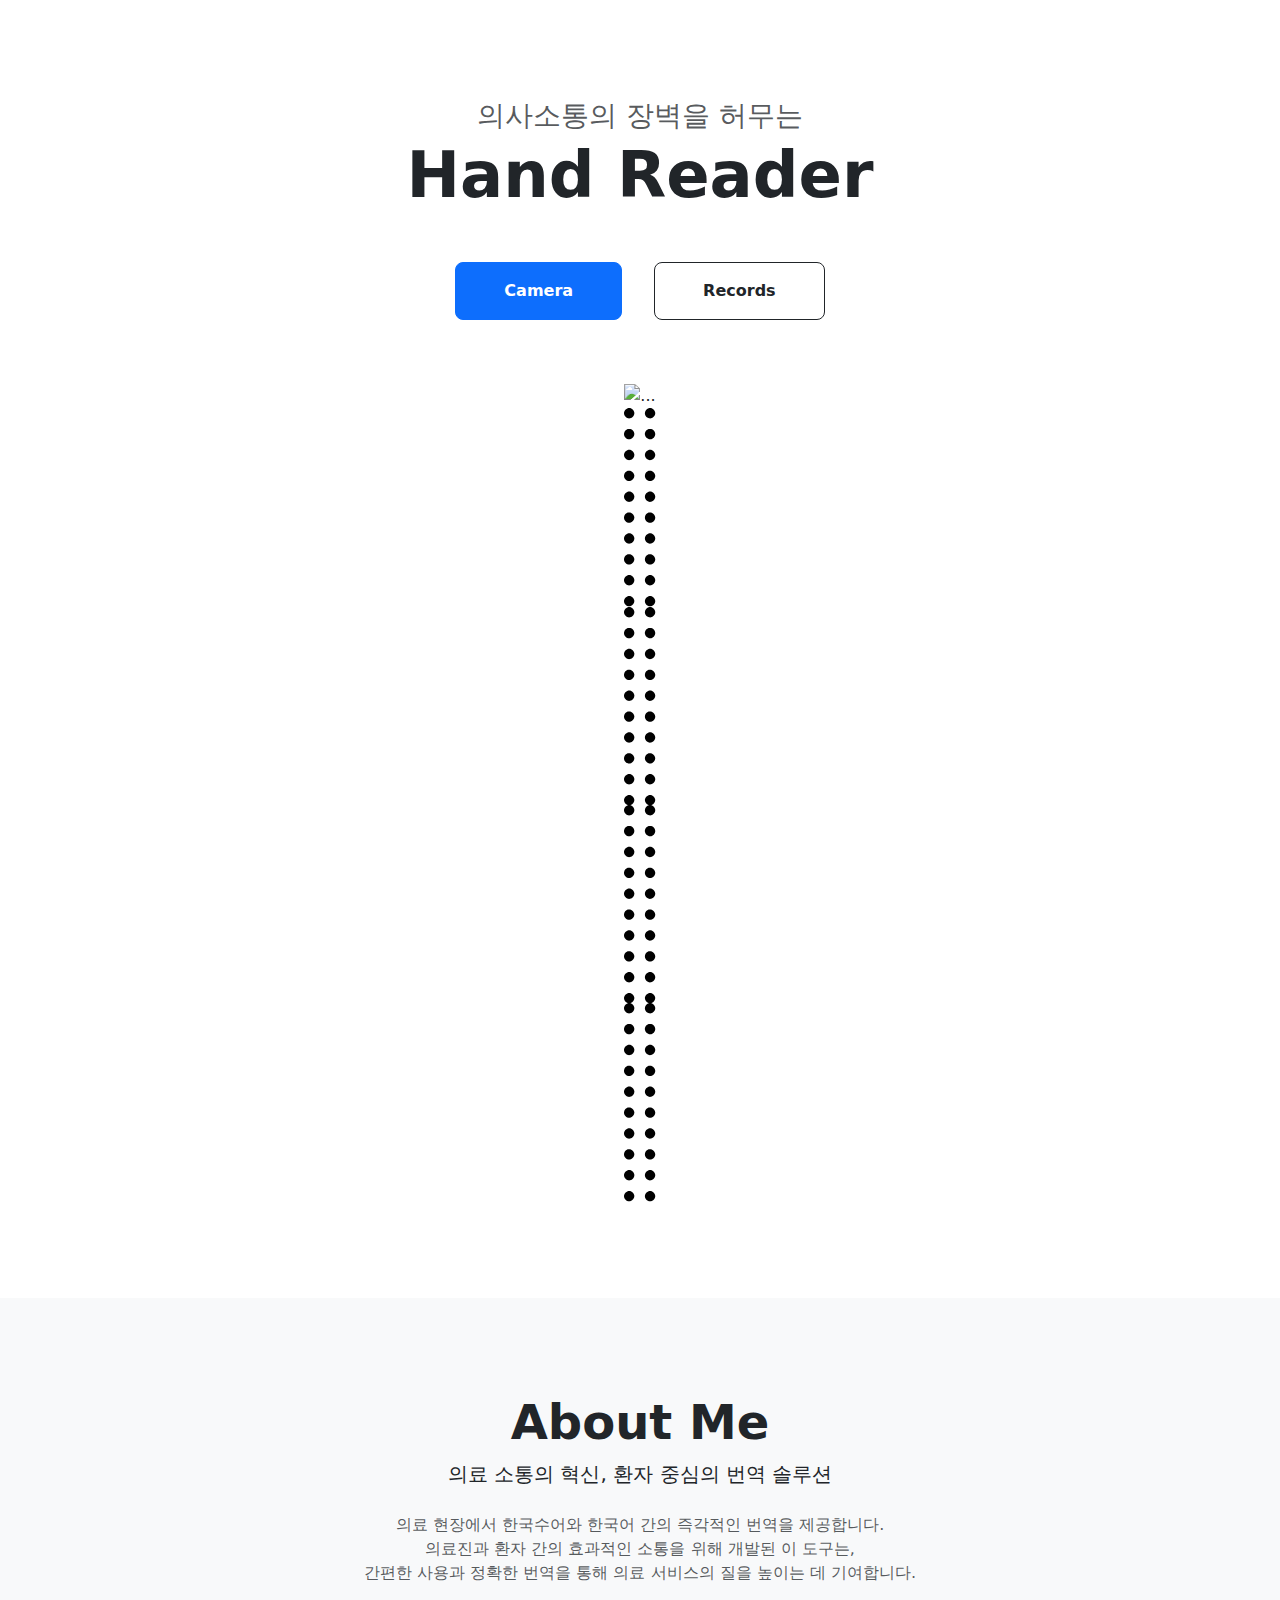
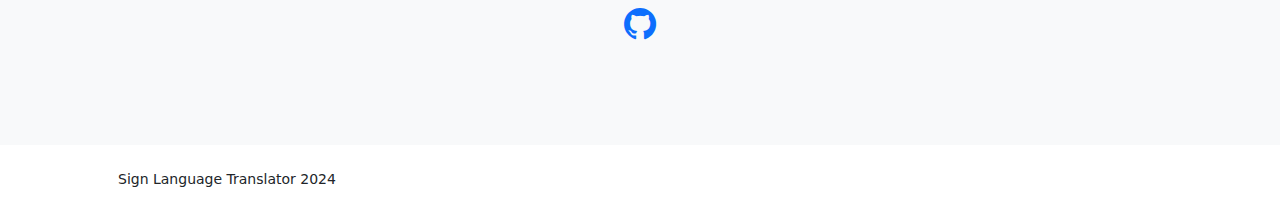
==== commit ab0a4a23: "Revert "index 디자인 수정, ai 디자인 수정"" ====
--- a/SignLanguage/target/classes/templates/index.html
+++ b/SignLanguage/target/classes/templates/index.html
@@ -37,7 +37,7 @@
                                 <div class="badge bg-gradient-primary-to-secondary text-white mb-4"><div class="text-uppercase">DEEP LEARNING &middot; STREAMING &middot; TRANSLATOR</div></div>
                                 <div class="fs-3 fw-light text-muted">의사소통의 장벽을 허무는</div>
                                 <h1 class="display-3 fw-bolder mb-5">
-                                	<span class="text-gradient d-inline1">Hand Reader</span>
+                                	<span class="text-gradient d-inline">Hand Reader</span>
                                 </h1>
                                 <div class="d-grid gap-3 d-sm-flex justify-content-sm-center justify-content-xxl-start mb-3">
                                     <a class="btn btn-primary btn-lg px-5 py-3 me-sm-3 fs-6 fw-bolder" href="ai">Camera</a>
@@ -45,18 +45,139 @@
                                 </div>
                             </div>
                         </div>
+                        <div class="col-xxl-7">
+                            <!-- Header profile picture-->
+                            <div class="d-flex justify-content-center mt-5 mt-xxl-0">
+                                <div class="profile bg-gradient-primary-to-secondary">
+                                    <!-- TIP: For best results, use a photo with a transparent background like the demo example below-->
+                                    <!-- Watch a tutorial on how to do this on YouTube (link)-->
+                                    <img class="profile-img" src="bootstrap/assets/logo.png" alt="..." />
+                                    <div class="dots-1">
+                                    	
+                                        <!-- SVG Dots-->
+                                        <svg version="1.1" xmlns="http://www.w3.org/2000/svg" xmlns:xlink="http://www.w3.org/1999/xlink" x="0px" y="0px" viewBox="0 0 191.6 1215.4" style="enable-background: new 0 0 191.6 1215.4" xml:space="preserve">
+                                            <g transform="translate(0.000000,1280.000000) scale(0.100000,-0.100000)">
+                                                <path d="M227.7,12788.6c-105-35-200-141-222-248c-43-206,163-412,369-369c155,32,275,190,260,339c-11,105-90,213-190,262        C383.7,12801.6,289.7,12808.6,227.7,12788.6z"></path>
+                                                <path d="M1507.7,12788.6c-151-50-253-216-222-362c25-119,136-230,254-255c194-41,395,142,375,339c-11,105-90,213-190,262        C1663.7,12801.6,1569.7,12808.6,1507.7,12788.6z"></path>
+                                                <path d="M227.7,11508.6c-105-35-200-141-222-248c-43-206,163-412,369-369c155,32,275,190,260,339c-11,105-90,213-190,262        C383.7,11521.6,289.7,11528.6,227.7,11508.6z"></path>
+                                                <path d="M1507.7,11508.6c-151-50-253-216-222-362c25-119,136-230,254-255c194-41,395,142,375,339c-11,105-90,213-190,262        C1663.7,11521.6,1569.7,11528.6,1507.7,11508.6z"></path>
+                                                <path d="M227.7,10228.6c-105-35-200-141-222-248c-43-206,163-412,369-369c155,32,275,190,260,339c-11,105-90,213-190,262        C383.7,10241.6,289.7,10248.6,227.7,10228.6z"></path>
+                                                <path d="M1507.7,10228.6c-105-35-200-141-222-248c-43-206,163-412,369-369c155,32,275,190,260,339c-11,105-90,213-190,262        C1663.7,10241.6,1569.7,10248.6,1507.7,10228.6z"></path>
+                                                <path d="M227.7,8948.6c-105-35-200-141-222-248c-43-206,163-412,369-369c155,32,275,190,260,339c-11,105-90,213-190,262        C383.7,8961.6,289.7,8968.6,227.7,8948.6z"></path>
+                                                <path d="M1507.7,8948.6c-105-35-200-141-222-248c-43-206,163-412,369-369c155,32,275,190,260,339c-11,105-90,213-190,262        C1663.7,8961.6,1569.7,8968.6,1507.7,8948.6z"></path>
+                                                <path d="M227.7,7668.6c-105-35-200-141-222-248c-43-206,163-412,369-369c155,32,275,190,260,339c-11,105-90,213-190,262        C383.7,7681.6,289.7,7688.6,227.7,7668.6z"></path>
+                                                <path d="M1507.7,7668.6c-105-35-200-141-222-248c-43-206,163-412,369-369c155,32,275,190,260,339c-11,105-90,213-190,262        C1663.7,7681.6,1569.7,7688.6,1507.7,7668.6z"></path>
+                                                <path d="M227.7,6388.6c-105-35-200-141-222-248c-43-206,163-412,369-369c155,32,275,190,260,339c-11,105-90,213-190,262        C383.7,6401.6,289.7,6408.6,227.7,6388.6z"></path>
+                                                <path d="M1507.7,6388.6c-105-35-200-141-222-248c-43-206,163-412,369-369c155,32,275,190,260,339c-11,105-90,213-190,262        C1663.7,6401.6,1569.7,6408.6,1507.7,6388.6z"></path>
+                                                <path d="M227.7,5108.6c-105-35-200-141-222-248c-43-206,163-412,369-369c155,32,275,190,260,339c-11,105-90,213-190,262        C383.7,5121.6,289.7,5128.6,227.7,5108.6z"></path>
+                                                <path d="M1507.7,5108.6c-105-35-200-141-222-248c-43-206,163-412,369-369c155,32,275,190,260,339c-11,105-90,213-190,262        C1663.7,5121.6,1569.7,5128.6,1507.7,5108.6z"></path>
+                                                <path d="M227.7,3828.6c-105-35-200-141-222-248c-43-206,163-412,369-369c155,32,275,190,260,339c-11,105-90,213-190,262        C383.7,3841.6,289.7,3848.6,227.7,3828.6z"></path>
+                                                <path d="M1507.7,3828.6c-105-35-200-141-222-248c-43-206,163-412,369-369c155,32,275,190,260,339c-11,105-90,213-190,262        C1663.7,3841.6,1569.7,3848.6,1507.7,3828.6z"></path>
+                                                <path d="M227.7,2548.6c-105-35-200-141-222-248c-43-206,163-412,369-369c155,32,275,190,260,339c-11,105-90,213-190,262        C383.7,2561.6,289.7,2568.6,227.7,2548.6z"></path>
+                                                <path d="M1507.7,2548.6c-105-35-200-141-222-248c-43-206,163-412,369-369c155,32,275,190,260,339c-11,105-90,213-190,262        C1663.7,2561.6,1569.7,2568.6,1507.7,2548.6z"></path>
+                                                <path d="M227.7,1268.6c-105-35-200-141-222-248c-43-206,163-412,369-369c155,32,275,190,260,339c-11,105-90,213-190,262        C383.7,1281.6,289.7,1288.6,227.7,1268.6z"></path>
+                                                <path d="M1507.7,1268.6c-105-35-200-141-222-248c-43-206,163-412,369-369c155,32,275,190,260,339c-11,105-90,213-190,262        C1663.7,1281.6,1569.7,1288.6,1507.7,1268.6z"></path>
+                                            </g>
+                                        </svg>
+                                        <!-- END of SVG dots-->
+                                    </div>
+                                    <div class="dots-2">
+                                        <!-- SVG Dots-->
+                                        <svg version="1.1" xmlns="http://www.w3.org/2000/svg" xmlns:xlink="http://www.w3.org/1999/xlink" x="0px" y="0px" viewBox="0 0 191.6 1215.4" style="enable-background: new 0 0 191.6 1215.4" xml:space="preserve">
+                                            <g transform="translate(0.000000,1280.000000) scale(0.100000,-0.100000)">
+                                                <path d="M227.7,12788.6c-105-35-200-141-222-248c-43-206,163-412,369-369c155,32,275,190,260,339c-11,105-90,213-190,262        C383.7,12801.6,289.7,12808.6,227.7,12788.6z"></path>
+                                                <path d="M1507.7,12788.6c-151-50-253-216-222-362c25-119,136-230,254-255c194-41,395,142,375,339c-11,105-90,213-190,262        C1663.7,12801.6,1569.7,12808.6,1507.7,12788.6z"></path>
+                                                <path d="M227.7,11508.6c-105-35-200-141-222-248c-43-206,163-412,369-369c155,32,275,190,260,339c-11,105-90,213-190,262        C383.7,11521.6,289.7,11528.6,227.7,11508.6z"></path>
+                                                <path d="M1507.7,11508.6c-151-50-253-216-222-362c25-119,136-230,254-255c194-41,395,142,375,339c-11,105-90,213-190,262        C1663.7,11521.6,1569.7,11528.6,1507.7,11508.6z"></path>
+                                                <path d="M227.7,10228.6c-105-35-200-141-222-248c-43-206,163-412,369-369c155,32,275,190,260,339c-11,105-90,213-190,262        C383.7,10241.6,289.7,10248.6,227.7,10228.6z"></path>
+                                                <path d="M1507.7,10228.6c-105-35-200-141-222-248c-43-206,163-412,369-369c155,32,275,190,260,339c-11,105-90,213-190,262        C1663.7,10241.6,1569.7,10248.6,1507.7,10228.6z"></path>
+                                                <path d="M227.7,8948.6c-105-35-200-141-222-248c-43-206,163-412,369-369c155,32,275,190,260,339c-11,105-90,213-190,262        C383.7,8961.6,289.7,8968.6,227.7,8948.6z"></path>
+                                                <path d="M1507.7,8948.6c-105-35-200-141-222-248c-43-206,163-412,369-369c155,32,275,190,260,339c-11,105-90,213-190,262        C1663.7,8961.6,1569.7,8968.6,1507.7,8948.6z"></path>
+                                                <path d="M227.7,7668.6c-105-35-200-141-222-248c-43-206,163-412,369-369c155,32,275,190,260,339c-11,105-90,213-190,262        C383.7,7681.6,289.7,7688.6,227.7,7668.6z"></path>
+                                                <path d="M1507.7,7668.6c-105-35-200-141-222-248c-43-206,163-412,369-369c155,32,275,190,260,339c-11,105-90,213-190,262        C1663.7,7681.6,1569.7,7688.6,1507.7,7668.6z"></path>
+                                                <path d="M227.7,6388.6c-105-35-200-141-222-248c-43-206,163-412,369-369c155,32,275,190,260,339c-11,105-90,213-190,262        C383.7,6401.6,289.7,6408.6,227.7,6388.6z"></path>
+                                                <path d="M1507.7,6388.6c-105-35-200-141-222-248c-43-206,163-412,369-369c155,32,275,190,260,339c-11,105-90,213-190,262        C1663.7,6401.6,1569.7,6408.6,1507.7,6388.6z"></path>
+                                                <path d="M227.7,5108.6c-105-35-200-141-222-248c-43-206,163-412,369-369c155,32,275,190,260,339c-11,105-90,213-190,262        C383.7,5121.6,289.7,5128.6,227.7,5108.6z"></path>
+                                                <path d="M1507.7,5108.6c-105-35-200-141-222-248c-43-206,163-412,369-369c155,32,275,190,260,339c-11,105-90,213-190,262        C1663.7,5121.6,1569.7,5128.6,1507.7,5108.6z"></path>
+                                                <path d="M227.7,3828.6c-105-35-200-141-222-248c-43-206,163-412,369-369c155,32,275,190,260,339c-11,105-90,213-190,262        C383.7,3841.6,289.7,3848.6,227.7,3828.6z"></path>
+                                                <path d="M1507.7,3828.6c-105-35-200-141-222-248c-43-206,163-412,369-369c155,32,275,190,260,339c-11,105-90,213-190,262        C1663.7,3841.6,1569.7,3848.6,1507.7,3828.6z"></path>
+                                                <path d="M227.7,2548.6c-105-35-200-141-222-248c-43-206,163-412,369-369c155,32,275,190,260,339c-11,105-90,213-190,262        C383.7,2561.6,289.7,2568.6,227.7,2548.6z"></path>
+                                                <path d="M1507.7,2548.6c-105-35-200-141-222-248c-43-206,163-412,369-369c155,32,275,190,260,339c-11,105-90,213-190,262        C1663.7,2561.6,1569.7,2568.6,1507.7,2548.6z"></path>
+                                                <path d="M227.7,1268.6c-105-35-200-141-222-248c-43-206,163-412,369-369c155,32,275,190,260,339c-11,105-90,213-190,262        C383.7,1281.6,289.7,1288.6,227.7,1268.6z"></path>
+                                                <path d="M1507.7,1268.6c-105-35-200-141-222-248c-43-206,163-412,369-369c155,32,275,190,260,339c-11,105-90,213-190,262        C1663.7,1281.6,1569.7,1288.6,1507.7,1268.6z"></path>
+                                            </g>
+                                        </svg>
+                                        <!-- END of SVG dots-->
+                                    </div>
+                                    <div class="dots-3">
+                                        <!-- SVG Dots-->
+                                        <svg version="1.1" xmlns="http://www.w3.org/2000/svg" xmlns:xlink="http://www.w3.org/1999/xlink" x="0px" y="0px" viewBox="0 0 191.6 1215.4" style="enable-background: new 0 0 191.6 1215.4" xml:space="preserve">
+                                            <g transform="translate(0.000000,1280.000000) scale(0.100000,-0.100000)">
+                                                <path d="M227.7,12788.6c-105-35-200-141-222-248c-43-206,163-412,369-369c155,32,275,190,260,339c-11,105-90,213-190,262        C383.7,12801.6,289.7,12808.6,227.7,12788.6z"></path>
+                                                <path d="M1507.7,12788.6c-151-50-253-216-222-362c25-119,136-230,254-255c194-41,395,142,375,339c-11,105-90,213-190,262        C1663.7,12801.6,1569.7,12808.6,1507.7,12788.6z"></path>
+                                                <path d="M227.7,11508.6c-105-35-200-141-222-248c-43-206,163-412,369-369c155,32,275,190,260,339c-11,105-90,213-190,262        C383.7,11521.6,289.7,11528.6,227.7,11508.6z"></path>
+                                                <path d="M1507.7,11508.6c-151-50-253-216-222-362c25-119,136-230,254-255c194-41,395,142,375,339c-11,105-90,213-190,262        C1663.7,11521.6,1569.7,11528.6,1507.7,11508.6z"></path>
+                                                <path d="M227.7,10228.6c-105-35-200-141-222-248c-43-206,163-412,369-369c155,32,275,190,260,339c-11,105-90,213-190,262        C383.7,10241.6,289.7,10248.6,227.7,10228.6z"></path>
+                                                <path d="M1507.7,10228.6c-105-35-200-141-222-248c-43-206,163-412,369-369c155,32,275,190,260,339c-11,105-90,213-190,262        C1663.7,10241.6,1569.7,10248.6,1507.7,10228.6z"></path>
+                                                <path d="M227.7,8948.6c-105-35-200-141-222-248c-43-206,163-412,369-369c155,32,275,190,260,339c-11,105-90,213-190,262        C383.7,8961.6,289.7,8968.6,227.7,8948.6z"></path>
+                                                <path d="M1507.7,8948.6c-105-35-200-141-222-248c-43-206,163-412,369-369c155,32,275,190,260,339c-11,105-90,213-190,262        C1663.7,8961.6,1569.7,8968.6,1507.7,8948.6z"></path>
+                                                <path d="M227.7,7668.6c-105-35-200-141-222-248c-43-206,163-412,369-369c155,32,275,190,260,339c-11,105-90,213-190,262        C383.7,7681.6,289.7,7688.6,227.7,7668.6z"></path>
+                                                <path d="M1507.7,7668.6c-105-35-200-141-222-248c-43-206,163-412,369-369c155,32,275,190,260,339c-11,105-90,213-190,262        C1663.7,7681.6,1569.7,7688.6,1507.7,7668.6z"></path>
+                                                <path d="M227.7,6388.6c-105-35-200-141-222-248c-43-206,163-412,369-369c155,32,275,190,260,339c-11,105-90,213-190,262        C383.7,6401.6,289.7,6408.6,227.7,6388.6z"></path>
+                                                <path d="M1507.7,6388.6c-105-35-200-141-222-248c-43-206,163-412,369-369c155,32,275,190,260,339c-11,105-90,213-190,262        C1663.7,6401.6,1569.7,6408.6,1507.7,6388.6z"></path>
+                                                <path d="M227.7,5108.6c-105-35-200-141-222-248c-43-206,163-412,369-369c155,32,275,190,260,339c-11,105-90,213-190,262        C383.7,5121.6,289.7,5128.6,227.7,5108.6z"></path>
+                                                <path d="M1507.7,5108.6c-105-35-200-141-222-248c-43-206,163-412,369-369c155,32,275,190,260,339c-11,105-90,213-190,262        C1663.7,5121.6,1569.7,5128.6,1507.7,5108.6z"></path>
+                                                <path d="M227.7,3828.6c-105-35-200-141-222-248c-43-206,163-412,369-369c155,32,275,190,260,339c-11,105-90,213-190,262        C383.7,3841.6,289.7,3848.6,227.7,3828.6z"></path>
+                                                <path d="M1507.7,3828.6c-105-35-200-141-222-248c-43-206,163-412,369-369c155,32,275,190,260,339c-11,105-90,213-190,262        C1663.7,3841.6,1569.7,3848.6,1507.7,3828.6z"></path>
+                                                <path d="M227.7,2548.6c-105-35-200-141-222-248c-43-206,163-412,369-369c155,32,275,190,260,339c-11,105-90,213-190,262        C383.7,2561.6,289.7,2568.6,227.7,2548.6z"></path>
+                                                <path d="M1507.7,2548.6c-105-35-200-141-222-248c-43-206,163-412,369-369c155,32,275,190,260,339c-11,105-90,213-190,262        C1663.7,2561.6,1569.7,2568.6,1507.7,2548.6z"></path>
+                                                <path d="M227.7,1268.6c-105-35-200-141-222-248c-43-206,163-412,369-369c155,32,275,190,260,339c-11,105-90,213-190,262        C383.7,1281.6,289.7,1288.6,227.7,1268.6z"></path>
+                                                <path d="M1507.7,1268.6c-105-35-200-141-222-248c-43-206,163-412,369-369c155,32,275,190,260,339c-11,105-90,213-190,262        C1663.7,1281.6,1569.7,1288.6,1507.7,1268.6z"></path>
+                                            </g>
+                                        </svg>
+                                        <!-- END of SVG dots-->
+                                    </div>
+                                    <div class="dots-4">
+                                        <!-- SVG Dots-->
+                                        <svg version="1.1" xmlns="http://www.w3.org/2000/svg" xmlns:xlink="http://www.w3.org/1999/xlink" x="0px" y="0px" viewBox="0 0 191.6 1215.4" style="enable-background: new 0 0 191.6 1215.4" xml:space="preserve">
+                                            <g transform="translate(0.000000,1280.000000) scale(0.100000,-0.100000)">
+                                                <path d="M227.7,12788.6c-105-35-200-141-222-248c-43-206,163-412,369-369c155,32,275,190,260,339c-11,105-90,213-190,262        C383.7,12801.6,289.7,12808.6,227.7,12788.6z"></path>
+                                                <path d="M1507.7,12788.6c-151-50-253-216-222-362c25-119,136-230,254-255c194-41,395,142,375,339c-11,105-90,213-190,262        C1663.7,12801.6,1569.7,12808.6,1507.7,12788.6z"></path>
+                                                <path d="M227.7,11508.6c-105-35-200-141-222-248c-43-206,163-412,369-369c155,32,275,190,260,339c-11,105-90,213-190,262        C383.7,11521.6,289.7,11528.6,227.7,11508.6z"></path>
+                                                <path d="M1507.7,11508.6c-151-50-253-216-222-362c25-119,136-230,254-255c194-41,395,142,375,339c-11,105-90,213-190,262        C1663.7,11521.6,1569.7,11528.6,1507.7,11508.6z"></path>
+                                                <path d="M227.7,10228.6c-105-35-200-141-222-248c-43-206,163-412,369-369c155,32,275,190,260,339c-11,105-90,213-190,262        C383.7,10241.6,289.7,10248.6,227.7,10228.6z"></path>
+                                                <path d="M1507.7,10228.6c-105-35-200-141-222-248c-43-206,163-412,369-369c155,32,275,190,260,339c-11,105-90,213-190,262        C1663.7,10241.6,1569.7,10248.6,1507.7,10228.6z"></path>
+                                                <path d="M227.7,8948.6c-105-35-200-141-222-248c-43-206,163-412,369-369c155,32,275,190,260,339c-11,105-90,213-190,262        C383.7,8961.6,289.7,8968.6,227.7,8948.6z"></path>
+                                                <path d="M1507.7,8948.6c-105-35-200-141-222-248c-43-206,163-412,369-369c155,32,275,190,260,339c-11,105-90,213-190,262        C1663.7,8961.6,1569.7,8968.6,1507.7,8948.6z"></path>
+                                                <path d="M227.7,7668.6c-105-35-200-141-222-248c-43-206,163-412,369-369c155,32,275,190,260,339c-11,105-90,213-190,262        C383.7,7681.6,289.7,7688.6,227.7,7668.6z"></path>
+                                                <path d="M1507.7,7668.6c-105-35-200-141-222-248c-43-206,163-412,369-369c155,32,275,190,260,339c-11,105-90,213-190,262        C1663.7,7681.6,1569.7,7688.6,1507.7,7668.6z"></path>
+                                                <path d="M227.7,6388.6c-105-35-200-141-222-248c-43-206,163-412,369-369c155,32,275,190,260,339c-11,105-90,213-190,262        C383.7,6401.6,289.7,6408.6,227.7,6388.6z"></path>
+                                                <path d="M1507.7,6388.6c-105-35-200-141-222-248c-43-206,163-412,369-369c155,32,275,190,260,339c-11,105-90,213-190,262        C1663.7,6401.6,1569.7,6408.6,1507.7,6388.6z"></path>
+                                                <path d="M227.7,5108.6c-105-35-200-141-222-248c-43-206,163-412,369-369c155,32,275,190,260,339c-11,105-90,213-190,262        C383.7,5121.6,289.7,5128.6,227.7,5108.6z"></path>
+                                                <path d="M1507.7,5108.6c-105-35-200-141-222-248c-43-206,163-412,369-369c155,32,275,190,260,339c-11,105-90,213-190,262        C1663.7,5121.6,1569.7,5128.6,1507.7,5108.6z"></path>
+                                                <path d="M227.7,3828.6c-105-35-200-141-222-248c-43-206,163-412,369-369c155,32,275,190,260,339c-11,105-90,213-190,262        C383.7,3841.6,289.7,3848.6,227.7,3828.6z"></path>
+                                                <path d="M1507.7,3828.6c-105-35-200-141-222-248c-43-206,163-412,369-369c155,32,275,190,260,339c-11,105-90,213-190,262        C1663.7,3841.6,1569.7,3848.6,1507.7,3828.6z"></path>
+                                                <path d="M227.7,2548.6c-105-35-200-141-222-248c-43-206,163-412,369-369c155,32,275,190,260,339c-11,105-90,213-190,262        C383.7,2561.6,289.7,2568.6,227.7,2548.6z"></path>
+                                                <path d="M1507.7,2548.6c-105-35-200-141-222-248c-43-206,163-412,369-369c155,32,275,190,260,339c-11,105-90,213-190,262        C1663.7,2561.6,1569.7,2568.6,1507.7,2548.6z"></path>
+                                                <path d="M227.7,1268.6c-105-35-200-141-222-248c-43-206,163-412,369-369c155,32,275,190,260,339c-11,105-90,213-190,262        C383.7,1281.6,289.7,1288.6,227.7,1268.6z"></path>
+                                                <path d="M1507.7,1268.6c-105-35-200-141-222-248c-43-206,163-412,369-369c155,32,275,190,260,339c-11,105-90,213-190,262        C1663.7,1281.6,1569.7,1288.6,1507.7,1268.6z"></path>
+                                            </g>
+                                        </svg>
+                                        <!-- END of SVG dots-->
+                                    </div>
+                                </div>
+                            </div>
+                        </div>
                     </div>
                 </div>
             </header>
-			<div class="d-flex justify-content-center mt-5 mt-xxl-0">
-				<img class="profile-img" src="bootstrap/assets/수어 배너.png" alt="..." />
-			</div>
             <!-- About Section-->
             <section class="bg-light py-5">
                 <div class="container px-5">
                     <div class="row gx-5 justify-content-center">
-                            <div class="text-center my-5-1">
-                                <h2 class="display-5 fw-bolder"><span class="text-gradient d-inline2">About Me</span></h2>
+                        <div class="col-xxl-8">
+                            <div class="text-center my-5">
+                                <h2 class="display-5 fw-bolder"><span class="text-gradient d-inline">About Me</span></h2>
                                 <p class="lead fw-light mb-4">의료 소통의 혁신, 환자 중심의 번역 솔루션</p>
                                 <p class="text-muted">의료 현장에서 한국수어와 한국어 간의 즉각적인 번역을 제공합니다.<br>
 													  의료진과 환자 간의 효과적인 소통을 위해 개발된 이 도구는,<br>
@@ -65,6 +186,7 @@
                                     <a class="text-gradient" href="https://github.com/honglll111/0123_Sign_Language_Translator"><i class="bi bi-github"></i></a>
                                 </div>
                             </div>
+                        </div>
                     </div>
                 </div>
             </section>
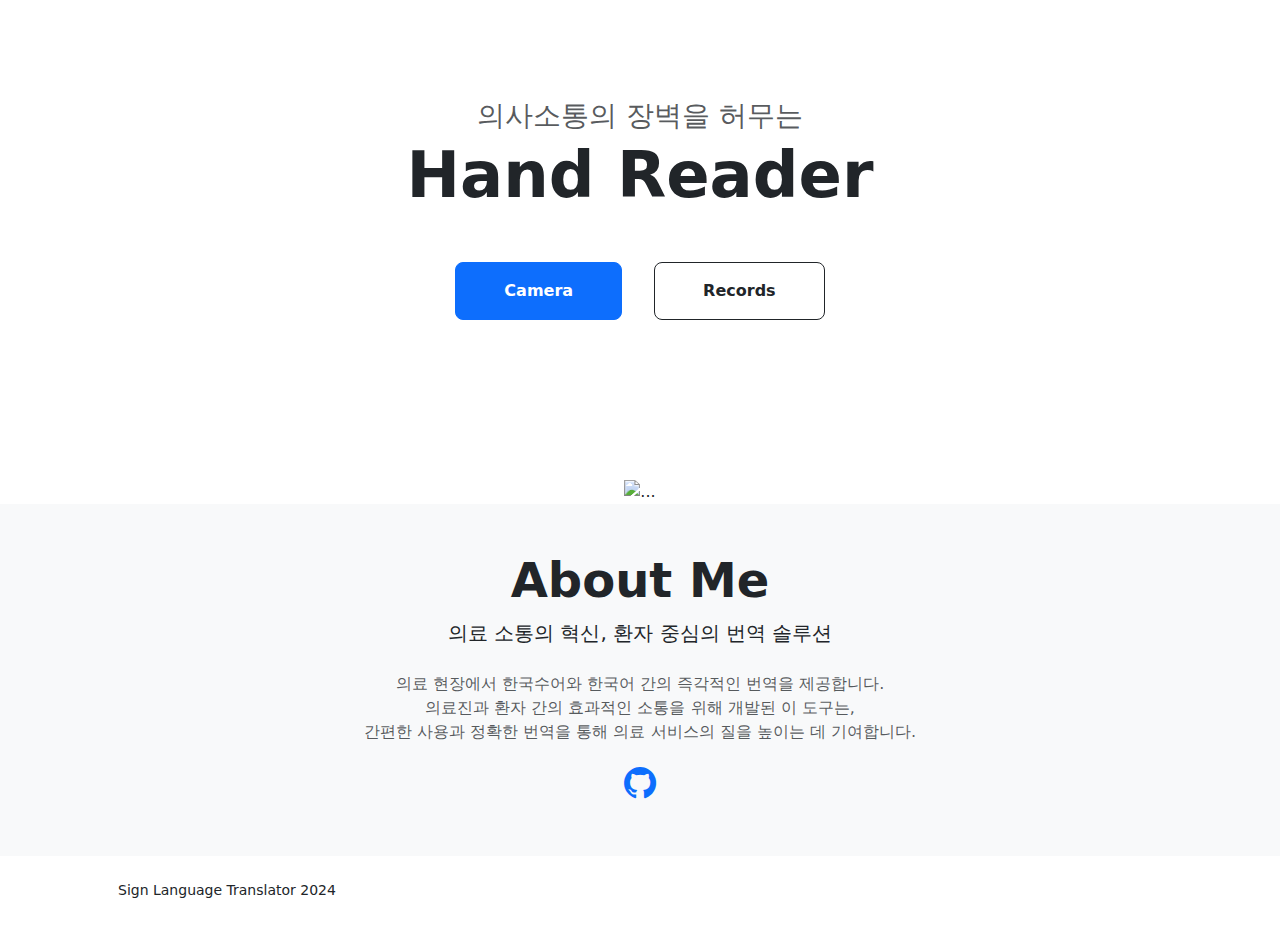
==== commit bd5ae3a4: "최종 코드" ====
--- a/SignLanguage/target/classes/templates/index.html
+++ b/SignLanguage/target/classes/templates/index.html
@@ -1,207 +1,85 @@
-<!DOCTYPE html>
-<html lang="en" xmlns:th="http://www.thymeleaf.org">
-    <head>
-        <meta charset="utf-8" />
-        <meta name="viewport" content="width=device-width, initial-scale=1, shrink-to-fit=no" />
-        <meta name="description" content="" />
-        <meta name="author" content="" />
-        <title>한국수어번역기 - Hand Reader</title>
-        <!-- Favicon-->
-        <link rel="icon" type="image/x-icon" href="bootstrap/assets/favicon.ico" />
-        <!-- Custom Google font-->
-        <link rel="preconnect" href="https://fonts.googleapis.com" />
-        <link rel="preconnect" href="https://fonts.gstatic.com" crossorigin />
-        <link href="https://fonts.googleapis.com/css2?family=Plus+Jakarta+Sans:wght@100;200;300;400;500;600;700;800;900&amp;display=swap" rel="stylesheet" />
-        <!-- Bootstrap icons-->
-        <link href="https://cdn.jsdelivr.net/npm/bootstrap-icons@1.8.1/font/bootstrap-icons.css" rel="stylesheet" />
-        <!-- Core theme CSS (includes Bootstrap)-->
-        <link href="bootstrap/css/styles.css" rel="stylesheet" />
-		<!-- Bootstrap CSS 추가 -->
-	    <link rel="stylesheet" href="https://cdn.jsdelivr.net/npm/bootstrap@5.2.3/dist/css/bootstrap.min.css">
-	    <!-- Custom styles 추가 -->
-	    <link rel="stylesheet" href="/bootstrap/css/styles.css">
-    </head>
-    <body class="d-flex flex-column h-100">
-        <main class="flex-shrink-0">
-        
-			<!-- Navigation-->
-	        <nav th:replace="navbar :: navbarFragment"></nav>
-            
-            <!-- Header-->
-            <header class="py-5">
-                <div class="container px-5 pb-5">
-                    <div class="row gx-5 align-items-center">
-                        <div class="col-xxl-5">
-                            <!-- Header text content-->
-                            <div class="text-center text-xxl-start">
-                                <div class="badge bg-gradient-primary-to-secondary text-white mb-4"><div class="text-uppercase">DEEP LEARNING &middot; STREAMING &middot; TRANSLATOR</div></div>
-                                <div class="fs-3 fw-light text-muted">의사소통의 장벽을 허무는</div>
-                                <h1 class="display-3 fw-bolder mb-5">
-                                	<span class="text-gradient d-inline">Hand Reader</span>
-                                </h1>
-                                <div class="d-grid gap-3 d-sm-flex justify-content-sm-center justify-content-xxl-start mb-3">
-                                    <a class="btn btn-primary btn-lg px-5 py-3 me-sm-3 fs-6 fw-bolder" href="ai">Camera</a>
-                                    <a class="btn btn-outline-dark btn-lg px-5 py-3 fs-6 fw-bolder" href="records">Records</a>
-                                </div>
-                            </div>
-                        </div>
-                        <div class="col-xxl-7">
-                            <!-- Header profile picture-->
-                            <div class="d-flex justify-content-center mt-5 mt-xxl-0">
-                                <div class="profile bg-gradient-primary-to-secondary">
-                                    <!-- TIP: For best results, use a photo with a transparent background like the demo example below-->
-                                    <!-- Watch a tutorial on how to do this on YouTube (link)-->
-                                    <img class="profile-img" src="bootstrap/assets/logo.png" alt="..." />
-                                    <div class="dots-1">
-                                    	
-                                        <!-- SVG Dots-->
-                                        <svg version="1.1" xmlns="http://www.w3.org/2000/svg" xmlns:xlink="http://www.w3.org/1999/xlink" x="0px" y="0px" viewBox="0 0 191.6 1215.4" style="enable-background: new 0 0 191.6 1215.4" xml:space="preserve">
-                                            <g transform="translate(0.000000,1280.000000) scale(0.100000,-0.100000)">
-                                                <path d="M227.7,12788.6c-105-35-200-141-222-248c-43-206,163-412,369-369c155,32,275,190,260,339c-11,105-90,213-190,262        C383.7,12801.6,289.7,12808.6,227.7,12788.6z"></path>
-                                                <path d="M1507.7,12788.6c-151-50-253-216-222-362c25-119,136-230,254-255c194-41,395,142,375,339c-11,105-90,213-190,262        C1663.7,12801.6,1569.7,12808.6,1507.7,12788.6z"></path>
-                                                <path d="M227.7,11508.6c-105-35-200-141-222-248c-43-206,163-412,369-369c155,32,275,190,260,339c-11,105-90,213-190,262        C383.7,11521.6,289.7,11528.6,227.7,11508.6z"></path>
-                                                <path d="M1507.7,11508.6c-151-50-253-216-222-362c25-119,136-230,254-255c194-41,395,142,375,339c-11,105-90,213-190,262        C1663.7,11521.6,1569.7,11528.6,1507.7,11508.6z"></path>
-                                                <path d="M227.7,10228.6c-105-35-200-141-222-248c-43-206,163-412,369-369c155,32,275,190,260,339c-11,105-90,213-190,262        C383.7,10241.6,289.7,10248.6,227.7,10228.6z"></path>
-                                                <path d="M1507.7,10228.6c-105-35-200-141-222-248c-43-206,163-412,369-369c155,32,275,190,260,339c-11,105-90,213-190,262        C1663.7,10241.6,1569.7,10248.6,1507.7,10228.6z"></path>
-                                                <path d="M227.7,8948.6c-105-35-200-141-222-248c-43-206,163-412,369-369c155,32,275,190,260,339c-11,105-90,213-190,262        C383.7,8961.6,289.7,8968.6,227.7,8948.6z"></path>
-                                                <path d="M1507.7,8948.6c-105-35-200-141-222-248c-43-206,163-412,369-369c155,32,275,190,260,339c-11,105-90,213-190,262        C1663.7,8961.6,1569.7,8968.6,1507.7,8948.6z"></path>
-                                                <path d="M227.7,7668.6c-105-35-200-141-222-248c-43-206,163-412,369-369c155,32,275,190,260,339c-11,105-90,213-190,262        C383.7,7681.6,289.7,7688.6,227.7,7668.6z"></path>
-                                                <path d="M1507.7,7668.6c-105-35-200-141-222-248c-43-206,163-412,369-369c155,32,275,190,260,339c-11,105-90,213-190,262        C1663.7,7681.6,1569.7,7688.6,1507.7,7668.6z"></path>
-                                                <path d="M227.7,6388.6c-105-35-200-141-222-248c-43-206,163-412,369-369c155,32,275,190,260,339c-11,105-90,213-190,262        C383.7,6401.6,289.7,6408.6,227.7,6388.6z"></path>
-                                                <path d="M1507.7,6388.6c-105-35-200-141-222-248c-43-206,163-412,369-369c155,32,275,190,260,339c-11,105-90,213-190,262        C1663.7,6401.6,1569.7,6408.6,1507.7,6388.6z"></path>
-                                                <path d="M227.7,5108.6c-105-35-200-141-222-248c-43-206,163-412,369-369c155,32,275,190,260,339c-11,105-90,213-190,262        C383.7,5121.6,289.7,5128.6,227.7,5108.6z"></path>
-                                                <path d="M1507.7,5108.6c-105-35-200-141-222-248c-43-206,163-412,369-369c155,32,275,190,260,339c-11,105-90,213-190,262        C1663.7,5121.6,1569.7,5128.6,1507.7,5108.6z"></path>
-                                                <path d="M227.7,3828.6c-105-35-200-141-222-248c-43-206,163-412,369-369c155,32,275,190,260,339c-11,105-90,213-190,262        C383.7,3841.6,289.7,3848.6,227.7,3828.6z"></path>
-                                                <path d="M1507.7,3828.6c-105-35-200-141-222-248c-43-206,163-412,369-369c155,32,275,190,260,339c-11,105-90,213-190,262        C1663.7,3841.6,1569.7,3848.6,1507.7,3828.6z"></path>
-                                                <path d="M227.7,2548.6c-105-35-200-141-222-248c-43-206,163-412,369-369c155,32,275,190,260,339c-11,105-90,213-190,262        C383.7,2561.6,289.7,2568.6,227.7,2548.6z"></path>
-                                                <path d="M1507.7,2548.6c-105-35-200-141-222-248c-43-206,163-412,369-369c155,32,275,190,260,339c-11,105-90,213-190,262        C1663.7,2561.6,1569.7,2568.6,1507.7,2548.6z"></path>
-                                                <path d="M227.7,1268.6c-105-35-200-141-222-248c-43-206,163-412,369-369c155,32,275,190,260,339c-11,105-90,213-190,262        C383.7,1281.6,289.7,1288.6,227.7,1268.6z"></path>
-                                                <path d="M1507.7,1268.6c-105-35-200-141-222-248c-43-206,163-412,369-369c155,32,275,190,260,339c-11,105-90,213-190,262        C1663.7,1281.6,1569.7,1288.6,1507.7,1268.6z"></path>
-                                            </g>
-                                        </svg>
-                                        <!-- END of SVG dots-->
-                                    </div>
-                                    <div class="dots-2">
-                                        <!-- SVG Dots-->
-                                        <svg version="1.1" xmlns="http://www.w3.org/2000/svg" xmlns:xlink="http://www.w3.org/1999/xlink" x="0px" y="0px" viewBox="0 0 191.6 1215.4" style="enable-background: new 0 0 191.6 1215.4" xml:space="preserve">
-                                            <g transform="translate(0.000000,1280.000000) scale(0.100000,-0.100000)">
-                                                <path d="M227.7,12788.6c-105-35-200-141-222-248c-43-206,163-412,369-369c155,32,275,190,260,339c-11,105-90,213-190,262        C383.7,12801.6,289.7,12808.6,227.7,12788.6z"></path>
-                                                <path d="M1507.7,12788.6c-151-50-253-216-222-362c25-119,136-230,254-255c194-41,395,142,375,339c-11,105-90,213-190,262        C1663.7,12801.6,1569.7,12808.6,1507.7,12788.6z"></path>
-                                                <path d="M227.7,11508.6c-105-35-200-141-222-248c-43-206,163-412,369-369c155,32,275,190,260,339c-11,105-90,213-190,262        C383.7,11521.6,289.7,11528.6,227.7,11508.6z"></path>
-                                                <path d="M1507.7,11508.6c-151-50-253-216-222-362c25-119,136-230,254-255c194-41,395,142,375,339c-11,105-90,213-190,262        C1663.7,11521.6,1569.7,11528.6,1507.7,11508.6z"></path>
-                                                <path d="M227.7,10228.6c-105-35-200-141-222-248c-43-206,163-412,369-369c155,32,275,190,260,339c-11,105-90,213-190,262        C383.7,10241.6,289.7,10248.6,227.7,10228.6z"></path>
-                                                <path d="M1507.7,10228.6c-105-35-200-141-222-248c-43-206,163-412,369-369c155,32,275,190,260,339c-11,105-90,213-190,262        C1663.7,10241.6,1569.7,10248.6,1507.7,10228.6z"></path>
-                                                <path d="M227.7,8948.6c-105-35-200-141-222-248c-43-206,163-412,369-369c155,32,275,190,260,339c-11,105-90,213-190,262        C383.7,8961.6,289.7,8968.6,227.7,8948.6z"></path>
-                                                <path d="M1507.7,8948.6c-105-35-200-141-222-248c-43-206,163-412,369-369c155,32,275,190,260,339c-11,105-90,213-190,262        C1663.7,8961.6,1569.7,8968.6,1507.7,8948.6z"></path>
-                                                <path d="M227.7,7668.6c-105-35-200-141-222-248c-43-206,163-412,369-369c155,32,275,190,260,339c-11,105-90,213-190,262        C383.7,7681.6,289.7,7688.6,227.7,7668.6z"></path>
-                                                <path d="M1507.7,7668.6c-105-35-200-141-222-248c-43-206,163-412,369-369c155,32,275,190,260,339c-11,105-90,213-190,262        C1663.7,7681.6,1569.7,7688.6,1507.7,7668.6z"></path>
-                                                <path d="M227.7,6388.6c-105-35-200-141-222-248c-43-206,163-412,369-369c155,32,275,190,260,339c-11,105-90,213-190,262        C383.7,6401.6,289.7,6408.6,227.7,6388.6z"></path>
-                                                <path d="M1507.7,6388.6c-105-35-200-141-222-248c-43-206,163-412,369-369c155,32,275,190,260,339c-11,105-90,213-190,262        C1663.7,6401.6,1569.7,6408.6,1507.7,6388.6z"></path>
-                                                <path d="M227.7,5108.6c-105-35-200-141-222-248c-43-206,163-412,369-369c155,32,275,190,260,339c-11,105-90,213-190,262        C383.7,5121.6,289.7,5128.6,227.7,5108.6z"></path>
-                                                <path d="M1507.7,5108.6c-105-35-200-141-222-248c-43-206,163-412,369-369c155,32,275,190,260,339c-11,105-90,213-190,262        C1663.7,5121.6,1569.7,5128.6,1507.7,5108.6z"></path>
-                                                <path d="M227.7,3828.6c-105-35-200-141-222-248c-43-206,163-412,369-369c155,32,275,190,260,339c-11,105-90,213-190,262        C383.7,3841.6,289.7,3848.6,227.7,3828.6z"></path>
-                                                <path d="M1507.7,3828.6c-105-35-200-141-222-248c-43-206,163-412,369-369c155,32,275,190,260,339c-11,105-90,213-190,262        C1663.7,3841.6,1569.7,3848.6,1507.7,3828.6z"></path>
-                                                <path d="M227.7,2548.6c-105-35-200-141-222-248c-43-206,163-412,369-369c155,32,275,190,260,339c-11,105-90,213-190,262        C383.7,2561.6,289.7,2568.6,227.7,2548.6z"></path>
-                                                <path d="M1507.7,2548.6c-105-35-200-141-222-248c-43-206,163-412,369-369c155,32,275,190,260,339c-11,105-90,213-190,262        C1663.7,2561.6,1569.7,2568.6,1507.7,2548.6z"></path>
-                                                <path d="M227.7,1268.6c-105-35-200-141-222-248c-43-206,163-412,369-369c155,32,275,190,260,339c-11,105-90,213-190,262        C383.7,1281.6,289.7,1288.6,227.7,1268.6z"></path>
-                                                <path d="M1507.7,1268.6c-105-35-200-141-222-248c-43-206,163-412,369-369c155,32,275,190,260,339c-11,105-90,213-190,262        C1663.7,1281.6,1569.7,1288.6,1507.7,1268.6z"></path>
-                                            </g>
-                                        </svg>
-                                        <!-- END of SVG dots-->
-                                    </div>
-                                    <div class="dots-3">
-                                        <!-- SVG Dots-->
-                                        <svg version="1.1" xmlns="http://www.w3.org/2000/svg" xmlns:xlink="http://www.w3.org/1999/xlink" x="0px" y="0px" viewBox="0 0 191.6 1215.4" style="enable-background: new 0 0 191.6 1215.4" xml:space="preserve">
-                                            <g transform="translate(0.000000,1280.000000) scale(0.100000,-0.100000)">
-                                                <path d="M227.7,12788.6c-105-35-200-141-222-248c-43-206,163-412,369-369c155,32,275,190,260,339c-11,105-90,213-190,262        C383.7,12801.6,289.7,12808.6,227.7,12788.6z"></path>
-                                                <path d="M1507.7,12788.6c-151-50-253-216-222-362c25-119,136-230,254-255c194-41,395,142,375,339c-11,105-90,213-190,262        C1663.7,12801.6,1569.7,12808.6,1507.7,12788.6z"></path>
-                                                <path d="M227.7,11508.6c-105-35-200-141-222-248c-43-206,163-412,369-369c155,32,275,190,260,339c-11,105-90,213-190,262        C383.7,11521.6,289.7,11528.6,227.7,11508.6z"></path>
-                                                <path d="M1507.7,11508.6c-151-50-253-216-222-362c25-119,136-230,254-255c194-41,395,142,375,339c-11,105-90,213-190,262        C1663.7,11521.6,1569.7,11528.6,1507.7,11508.6z"></path>
-                                                <path d="M227.7,10228.6c-105-35-200-141-222-248c-43-206,163-412,369-369c155,32,275,190,260,339c-11,105-90,213-190,262        C383.7,10241.6,289.7,10248.6,227.7,10228.6z"></path>
-                                                <path d="M1507.7,10228.6c-105-35-200-141-222-248c-43-206,163-412,369-369c155,32,275,190,260,339c-11,105-90,213-190,262        C1663.7,10241.6,1569.7,10248.6,1507.7,10228.6z"></path>
-                                                <path d="M227.7,8948.6c-105-35-200-141-222-248c-43-206,163-412,369-369c155,32,275,190,260,339c-11,105-90,213-190,262        C383.7,8961.6,289.7,8968.6,227.7,8948.6z"></path>
-                                                <path d="M1507.7,8948.6c-105-35-200-141-222-248c-43-206,163-412,369-369c155,32,275,190,260,339c-11,105-90,213-190,262        C1663.7,8961.6,1569.7,8968.6,1507.7,8948.6z"></path>
-                                                <path d="M227.7,7668.6c-105-35-200-141-222-248c-43-206,163-412,369-369c155,32,275,190,260,339c-11,105-90,213-190,262        C383.7,7681.6,289.7,7688.6,227.7,7668.6z"></path>
-                                                <path d="M1507.7,7668.6c-105-35-200-141-222-248c-43-206,163-412,369-369c155,32,275,190,260,339c-11,105-90,213-190,262        C1663.7,7681.6,1569.7,7688.6,1507.7,7668.6z"></path>
-                                                <path d="M227.7,6388.6c-105-35-200-141-222-248c-43-206,163-412,369-369c155,32,275,190,260,339c-11,105-90,213-190,262        C383.7,6401.6,289.7,6408.6,227.7,6388.6z"></path>
-                                                <path d="M1507.7,6388.6c-105-35-200-141-222-248c-43-206,163-412,369-369c155,32,275,190,260,339c-11,105-90,213-190,262        C1663.7,6401.6,1569.7,6408.6,1507.7,6388.6z"></path>
-                                                <path d="M227.7,5108.6c-105-35-200-141-222-248c-43-206,163-412,369-369c155,32,275,190,260,339c-11,105-90,213-190,262        C383.7,5121.6,289.7,5128.6,227.7,5108.6z"></path>
-                                                <path d="M1507.7,5108.6c-105-35-200-141-222-248c-43-206,163-412,369-369c155,32,275,190,260,339c-11,105-90,213-190,262        C1663.7,5121.6,1569.7,5128.6,1507.7,5108.6z"></path>
-                                                <path d="M227.7,3828.6c-105-35-200-141-222-248c-43-206,163-412,369-369c155,32,275,190,260,339c-11,105-90,213-190,262        C383.7,3841.6,289.7,3848.6,227.7,3828.6z"></path>
-                                                <path d="M1507.7,3828.6c-105-35-200-141-222-248c-43-206,163-412,369-369c155,32,275,190,260,339c-11,105-90,213-190,262        C1663.7,3841.6,1569.7,3848.6,1507.7,3828.6z"></path>
-                                                <path d="M227.7,2548.6c-105-35-200-141-222-248c-43-206,163-412,369-369c155,32,275,190,260,339c-11,105-90,213-190,262        C383.7,2561.6,289.7,2568.6,227.7,2548.6z"></path>
-                                                <path d="M1507.7,2548.6c-105-35-200-141-222-248c-43-206,163-412,369-369c155,32,275,190,260,339c-11,105-90,213-190,262        C1663.7,2561.6,1569.7,2568.6,1507.7,2548.6z"></path>
-                                                <path d="M227.7,1268.6c-105-35-200-141-222-248c-43-206,163-412,369-369c155,32,275,190,260,339c-11,105-90,213-190,262        C383.7,1281.6,289.7,1288.6,227.7,1268.6z"></path>
-                                                <path d="M1507.7,1268.6c-105-35-200-141-222-248c-43-206,163-412,369-369c155,32,275,190,260,339c-11,105-90,213-190,262        C1663.7,1281.6,1569.7,1288.6,1507.7,1268.6z"></path>
-                                            </g>
-                                        </svg>
-                                        <!-- END of SVG dots-->
-                                    </div>
-                                    <div class="dots-4">
-                                        <!-- SVG Dots-->
-                                        <svg version="1.1" xmlns="http://www.w3.org/2000/svg" xmlns:xlink="http://www.w3.org/1999/xlink" x="0px" y="0px" viewBox="0 0 191.6 1215.4" style="enable-background: new 0 0 191.6 1215.4" xml:space="preserve">
-                                            <g transform="translate(0.000000,1280.000000) scale(0.100000,-0.100000)">
-                                                <path d="M227.7,12788.6c-105-35-200-141-222-248c-43-206,163-412,369-369c155,32,275,190,260,339c-11,105-90,213-190,262        C383.7,12801.6,289.7,12808.6,227.7,12788.6z"></path>
-                                                <path d="M1507.7,12788.6c-151-50-253-216-222-362c25-119,136-230,254-255c194-41,395,142,375,339c-11,105-90,213-190,262        C1663.7,12801.6,1569.7,12808.6,1507.7,12788.6z"></path>
-                                                <path d="M227.7,11508.6c-105-35-200-141-222-248c-43-206,163-412,369-369c155,32,275,190,260,339c-11,105-90,213-190,262        C383.7,11521.6,289.7,11528.6,227.7,11508.6z"></path>
-                                                <path d="M1507.7,11508.6c-151-50-253-216-222-362c25-119,136-230,254-255c194-41,395,142,375,339c-11,105-90,213-190,262        C1663.7,11521.6,1569.7,11528.6,1507.7,11508.6z"></path>
-                                                <path d="M227.7,10228.6c-105-35-200-141-222-248c-43-206,163-412,369-369c155,32,275,190,260,339c-11,105-90,213-190,262        C383.7,10241.6,289.7,10248.6,227.7,10228.6z"></path>
-                                                <path d="M1507.7,10228.6c-105-35-200-141-222-248c-43-206,163-412,369-369c155,32,275,190,260,339c-11,105-90,213-190,262        C1663.7,10241.6,1569.7,10248.6,1507.7,10228.6z"></path>
-                                                <path d="M227.7,8948.6c-105-35-200-141-222-248c-43-206,163-412,369-369c155,32,275,190,260,339c-11,105-90,213-190,262        C383.7,8961.6,289.7,8968.6,227.7,8948.6z"></path>
-                                                <path d="M1507.7,8948.6c-105-35-200-141-222-248c-43-206,163-412,369-369c155,32,275,190,260,339c-11,105-90,213-190,262        C1663.7,8961.6,1569.7,8968.6,1507.7,8948.6z"></path>
-                                                <path d="M227.7,7668.6c-105-35-200-141-222-248c-43-206,163-412,369-369c155,32,275,190,260,339c-11,105-90,213-190,262        C383.7,7681.6,289.7,7688.6,227.7,7668.6z"></path>
-                                                <path d="M1507.7,7668.6c-105-35-200-141-222-248c-43-206,163-412,369-369c155,32,275,190,260,339c-11,105-90,213-190,262        C1663.7,7681.6,1569.7,7688.6,1507.7,7668.6z"></path>
-                                                <path d="M227.7,6388.6c-105-35-200-141-222-248c-43-206,163-412,369-369c155,32,275,190,260,339c-11,105-90,213-190,262        C383.7,6401.6,289.7,6408.6,227.7,6388.6z"></path>
-                                                <path d="M1507.7,6388.6c-105-35-200-141-222-248c-43-206,163-412,369-369c155,32,275,190,260,339c-11,105-90,213-190,262        C1663.7,6401.6,1569.7,6408.6,1507.7,6388.6z"></path>
-                                                <path d="M227.7,5108.6c-105-35-200-141-222-248c-43-206,163-412,369-369c155,32,275,190,260,339c-11,105-90,213-190,262        C383.7,5121.6,289.7,5128.6,227.7,5108.6z"></path>
-                                                <path d="M1507.7,5108.6c-105-35-200-141-222-248c-43-206,163-412,369-369c155,32,275,190,260,339c-11,105-90,213-190,262        C1663.7,5121.6,1569.7,5128.6,1507.7,5108.6z"></path>
-                                                <path d="M227.7,3828.6c-105-35-200-141-222-248c-43-206,163-412,369-369c155,32,275,190,260,339c-11,105-90,213-190,262        C383.7,3841.6,289.7,3848.6,227.7,3828.6z"></path>
-                                                <path d="M1507.7,3828.6c-105-35-200-141-222-248c-43-206,163-412,369-369c155,32,275,190,260,339c-11,105-90,213-190,262        C1663.7,3841.6,1569.7,3848.6,1507.7,3828.6z"></path>
-                                                <path d="M227.7,2548.6c-105-35-200-141-222-248c-43-206,163-412,369-369c155,32,275,190,260,339c-11,105-90,213-190,262        C383.7,2561.6,289.7,2568.6,227.7,2548.6z"></path>
-                                                <path d="M1507.7,2548.6c-105-35-200-141-222-248c-43-206,163-412,369-369c155,32,275,190,260,339c-11,105-90,213-190,262        C1663.7,2561.6,1569.7,2568.6,1507.7,2548.6z"></path>
-                                                <path d="M227.7,1268.6c-105-35-200-141-222-248c-43-206,163-412,369-369c155,32,275,190,260,339c-11,105-90,213-190,262        C383.7,1281.6,289.7,1288.6,227.7,1268.6z"></path>
-                                                <path d="M1507.7,1268.6c-105-35-200-141-222-248c-43-206,163-412,369-369c155,32,275,190,260,339c-11,105-90,213-190,262        C1663.7,1281.6,1569.7,1288.6,1507.7,1268.6z"></path>
-                                            </g>
-                                        </svg>
-                                        <!-- END of SVG dots-->
-                                    </div>
-                                </div>
-                            </div>
-                        </div>
-                    </div>
-                </div>
-            </header>
-            <!-- About Section-->
-            <section class="bg-light py-5">
-                <div class="container px-5">
-                    <div class="row gx-5 justify-content-center">
-                        <div class="col-xxl-8">
-                            <div class="text-center my-5">
-                                <h2 class="display-5 fw-bolder"><span class="text-gradient d-inline">About Me</span></h2>
-                                <p class="lead fw-light mb-4">의료 소통의 혁신, 환자 중심의 번역 솔루션</p>
-                                <p class="text-muted">의료 현장에서 한국수어와 한국어 간의 즉각적인 번역을 제공합니다.<br>
-													  의료진과 환자 간의 효과적인 소통을 위해 개발된 이 도구는,<br>
-													  간편한 사용과 정확한 번역을 통해 의료 서비스의 질을 높이는 데 기여합니다.</p>
-                                <div class="d-flex justify-content-center fs-2 gap-4">
-                                    <a class="text-gradient" href="https://github.com/honglll111/0123_Sign_Language_Translator"><i class="bi bi-github"></i></a>
-                                </div>
-                            </div>
-                        </div>
-                    </div>
-                </div>
-            </section>
-        </main>
-        <!-- Footer-->
-        <footer class="bg-white py-4 mt-auto">
-            <div class="container px-5">
-                <div class="row align-items-center justify-content-between flex-column flex-sm-row">
-                    <div class="col-auto"><div class="small m-0">Sign Language Translator 2024</div></div>
-                </div>
-            </div>
-        </footer>
-        <!-- Bootstrap core JS-->
-        <script src="https://cdn.jsdelivr.net/npm/bootstrap@5.2.3/dist/js/bootstrap.bundle.min.js"></script>
-        <!-- Core theme JS-->
-        <script src="js/scripts.js"></script>
-    </body>
-</html>
+<!DOCTYPE html>
+<html lang="en" xmlns:th="http://www.thymeleaf.org">
+    <head>
+        <meta charset="utf-8" />
+        <meta name="viewport" content="width=device-width, initial-scale=1, shrink-to-fit=no" />
+        <meta name="description" content="" />
+        <meta name="author" content="" />
+        <title>한국수어번역기 - Hand Reader</title>
+        <!-- Favicon-->
+        <link rel="icon" type="image/x-icon" href="bootstrap/assets/favicon.ico" />
+        <!-- Custom Google font-->
+        <link rel="preconnect" href="https://fonts.googleapis.com" />
+        <link rel="preconnect" href="https://fonts.gstatic.com" crossorigin />
+        <link href="https://fonts.googleapis.com/css2?family=Plus+Jakarta+Sans:wght@100;200;300;400;500;600;700;800;900&amp;display=swap" rel="stylesheet" />
+        <!-- Bootstrap icons-->
+        <link href="https://cdn.jsdelivr.net/npm/bootstrap-icons@1.8.1/font/bootstrap-icons.css" rel="stylesheet" />
+        <!-- Core theme CSS (includes Bootstrap)-->
+        <link href="bootstrap/css/styles.css" rel="stylesheet" />
+		<!-- Bootstrap CSS 추가 -->
+	    <link rel="stylesheet" href="https://cdn.jsdelivr.net/npm/bootstrap@5.2.3/dist/css/bootstrap.min.css">
+	    <!-- Custom styles 추가 -->
+	    <link rel="stylesheet" href="/bootstrap/css/styles.css">
+    </head>
+    <body class="d-flex flex-column h-100">
+        <main class="flex-shrink-0">
+        
+			<!-- Navigation-->
+	        <nav th:replace="navbar :: navbarFragment"></nav>
+            
+            <!-- Header-->
+            <header class="py-5">
+                <div class="container px-5 pb-5">
+                    <div class="row gx-5 align-items-center">
+                        <div class="col-xxl-5">
+                            <!-- Header text content-->
+                            <div class="text-center text-xxl-start">
+                                <div class="badge bg-gradient-primary-to-secondary text-white mb-4"><div class="text-uppercase">DEEP LEARNING &middot; STREAMING &middot; TRANSLATOR</div></div>
+                                <div class="fs-3 fw-light text-muted">의사소통의 장벽을 허무는</div>
+                                <h1 class="display-3 fw-bolder mb-5">
+                                	<span class="text-gradient d-inline1">Hand Reader</span>
+                                </h1>
+                                <div class="d-grid gap-3 d-sm-flex justify-content-sm-center justify-content-xxl-start mb-3">
+                                    <a class="btn btn-primary btn-lg px-5 py-3 me-sm-3 fs-6 fw-bolder" href="ai">Camera</a>
+                                    <a class="btn btn-outline-dark btn-lg px-5 py-3 fs-6 fw-bolder" href="records">Records</a>
+                                </div>
+                            </div>
+                        </div>
+                    </div>
+                </div>
+            </header>
+			<div class="d-flex justify-content-center mt-5 mt-xxl-0">
+				<img class="profile-img" src="bootstrap/assets/banner.png" alt="..." />
+			</div>
+            <!-- About Section-->
+            <section class="bg-light py-5">
+                <div class="container px-5">
+                    <div class="row gx-5 justify-content-center">
+                            <div class="text-center my-5-1">
+                                <h2 class="display-5 fw-bolder"><span class="text-gradient d-inline2">About Me</span></h2>
+                                <p class="lead fw-light mb-4">의료 소통의 혁신, 환자 중심의 번역 솔루션</p>
+                                <p class="text-muted">의료 현장에서 한국수어와 한국어 간의 즉각적인 번역을 제공합니다.<br>
+													  의료진과 환자 간의 효과적인 소통을 위해 개발된 이 도구는,<br>
+													  간편한 사용과 정확한 번역을 통해 의료 서비스의 질을 높이는 데 기여합니다.</p>
+                                <div class="d-flex justify-content-center fs-2 gap-4">
+                                    <a class="text-gradient" href="https://github.com/honglll111/0123_Sign_Language_Translator"><i class="bi bi-github"></i></a>
+                                </div>
+                            </div>
+                    </div>
+                </div>
+            </section>
+        </main>
+        <!-- Footer-->
+        <footer class="bg-white py-4 mt-auto">
+            <div class="container px-5">
+                <div class="row align-items-center justify-content-between flex-column flex-sm-row">
+                    <div class="col-auto"><div class="small m-0">Sign Language Translator 2024</div></div>
+                </div>
+            </div>
+        </footer>
+        <!-- Bootstrap core JS-->
+        <script src="https://cdn.jsdelivr.net/npm/bootstrap@5.2.3/dist/js/bootstrap.bundle.min.js"></script>
+        <!-- Core theme JS-->
+        <script src="js/scripts.js"></script>
+    </body>
+</html>
